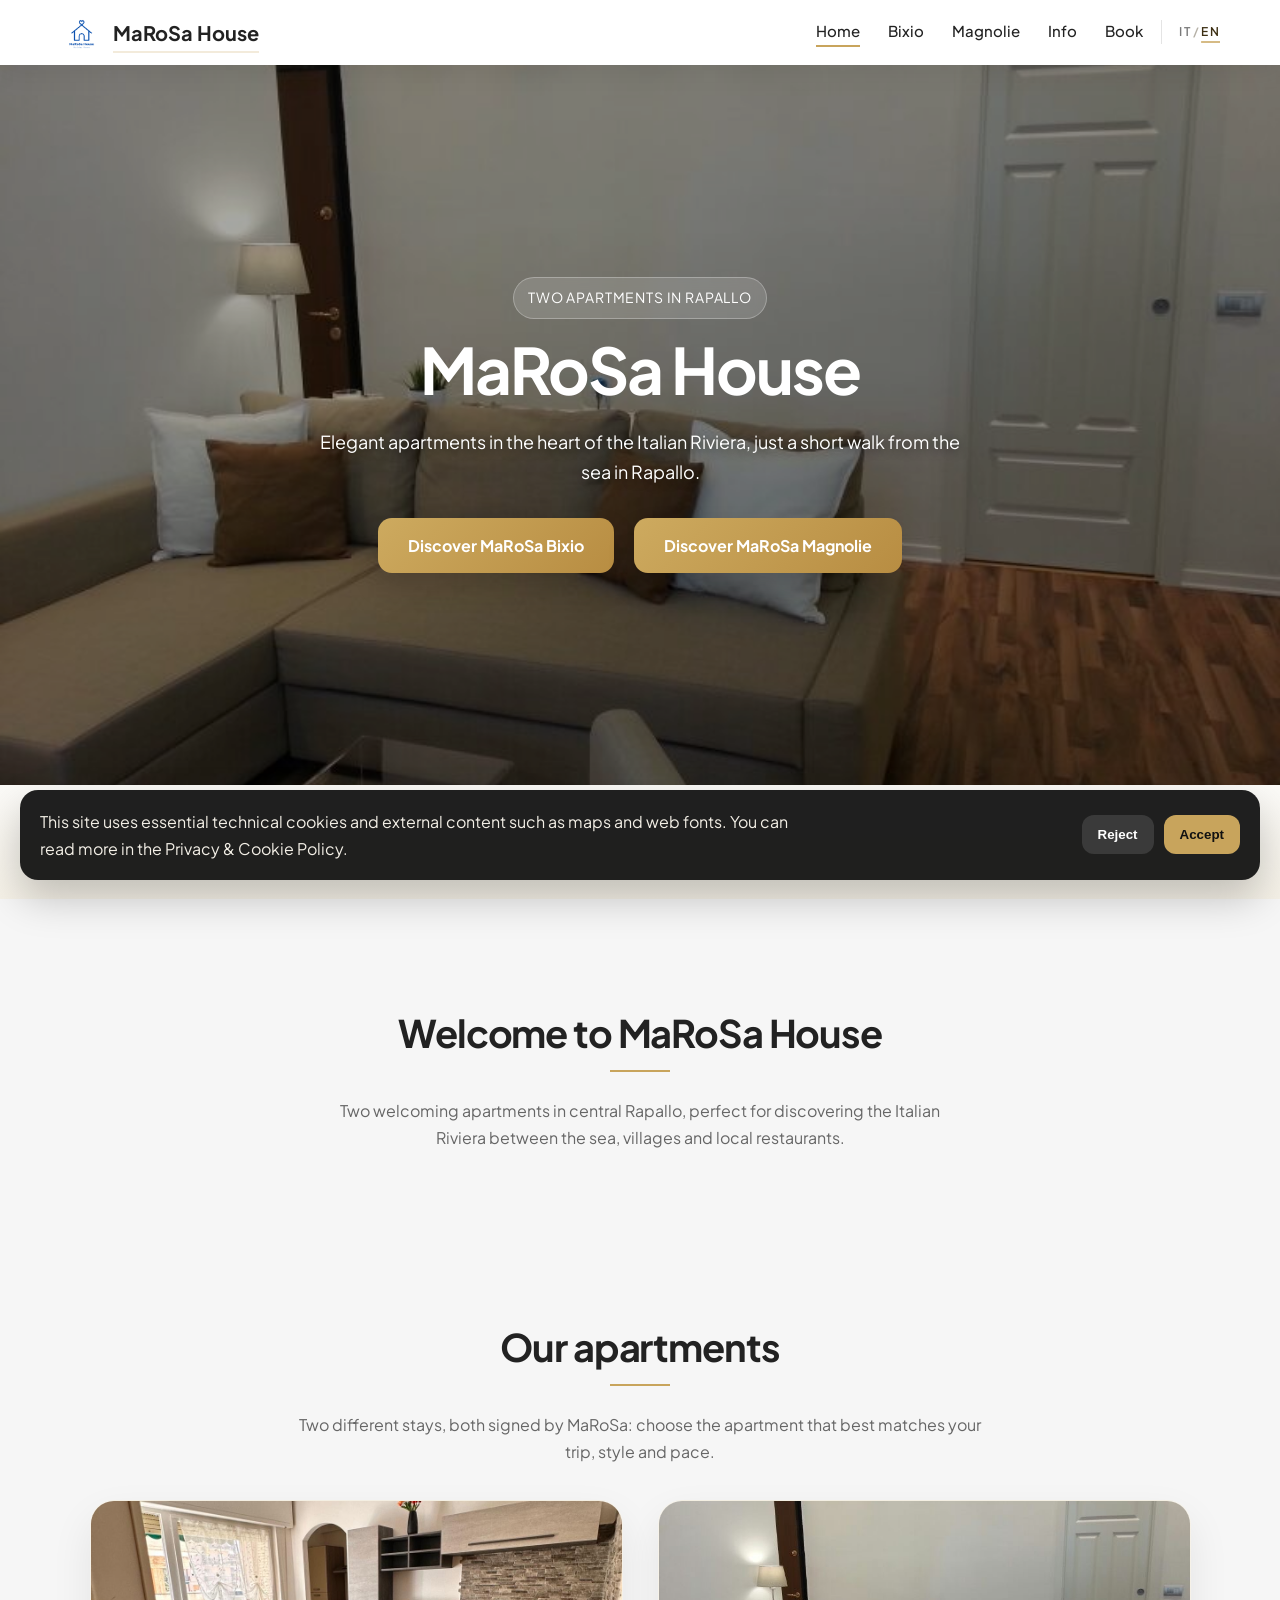
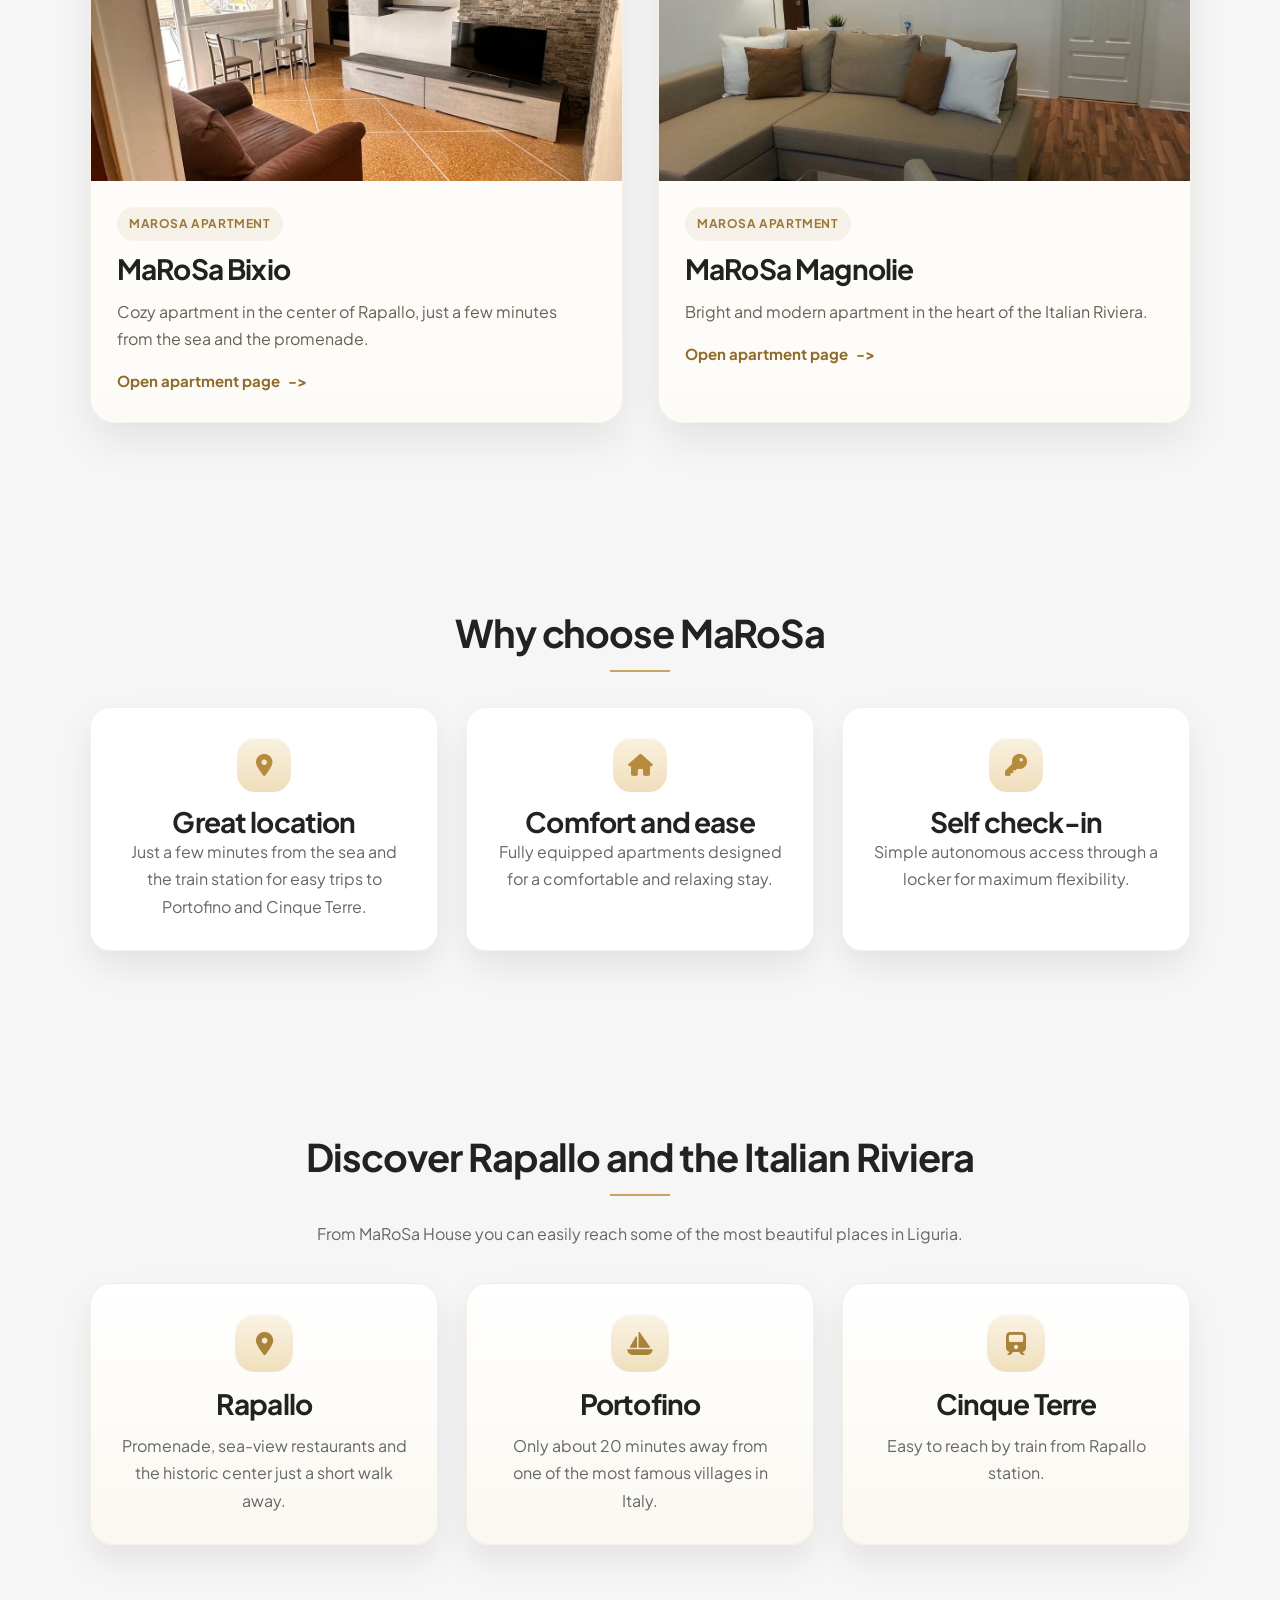
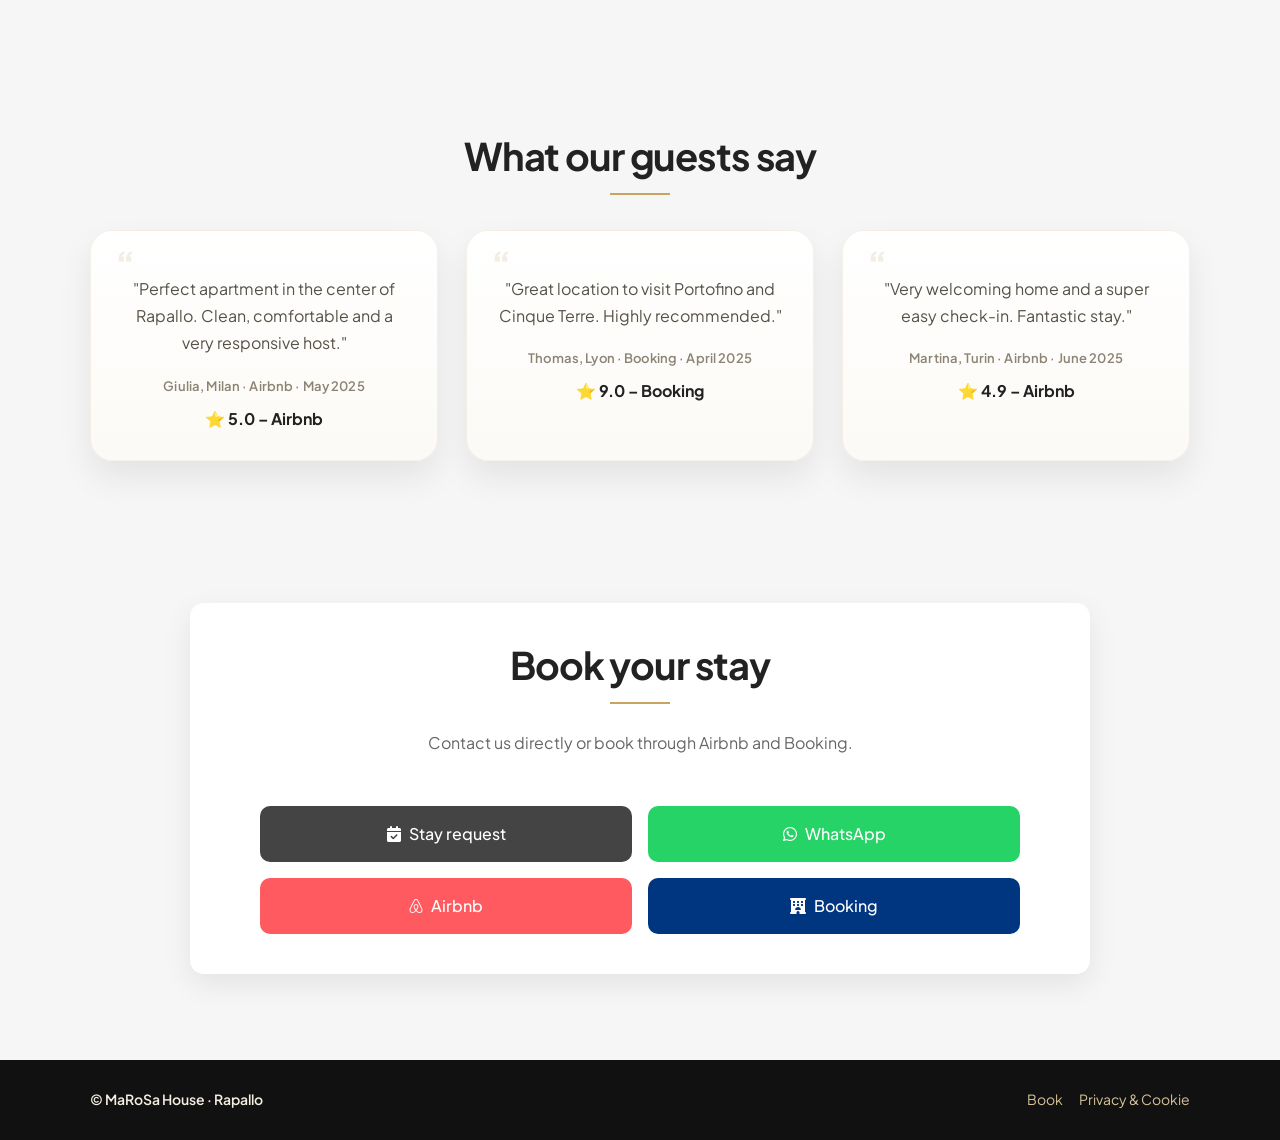
==== index-en.html @ 3a6ca91f "modifiche errori link. Sito completo" ====
<!DOCTYPE html>
<html lang="en">
  <head>
    <meta charset="UTF-8" />
    <meta name="viewport" content="width=device-width, initial-scale=1.0" />
    <title>MaRoSa House | Holiday apartments in Rapallo near Portofino</title>
    <meta
      name="description"
      content="Holiday apartments in central Rapallo, ideal for visiting Portofino, Santa Margherita Ligure and Cinque Terre. Discover MaRoSa Bixio and MaRoSa Magnolie."
    />
    <meta property="og:type" content="website" />
    <meta property="og:title" content="MaRoSa House | Holiday apartments in Rapallo near Portofino" />
    <meta
      property="og:description"
      content="Holiday apartments in central Rapallo, perfect for visiting Portofino, Santa Margherita Ligure and Cinque Terre."
    />
    <meta property="og:image" content="img/logo.png" />
    <meta property="og:locale" content="en_GB" />
    <meta name="twitter:card" content="summary_large_image" />
    <meta name="twitter:title" content="MaRoSa House | Holiday apartments in Rapallo near Portofino" />
    <meta
      name="twitter:description"
      content="Holiday apartments in central Rapallo, perfect for visiting Portofino, Santa Margherita Ligure and Cinque Terre."
    />
    <meta name="twitter:image" content="img/logo.png" />
    <script type="application/ld+json">
      {
        "@context": "https://schema.org",
        "@type": "LodgingBusiness",
        "name": "MaRoSa House",
        "description": "Holiday apartments in central Rapallo, perfect for visiting Portofino, Santa Margherita Ligure and Cinque Terre.",
        "image": "img/logo.png",
        "address": {
          "@type": "PostalAddress",
          "addressLocality": "Rapallo",
          "addressRegion": "Liguria",
          "addressCountry": "IT"
        },
        "areaServed": "Rapallo",
        "availableLanguage": ["it", "en"],
        "amenityFeature": [
          { "@type": "LocationFeatureSpecification", "name": "Fast Wi-Fi", "value": true },
          { "@type": "LocationFeatureSpecification", "name": "Self check-in", "value": true },
          { "@type": "LocationFeatureSpecification", "name": "Air conditioning", "value": true }
        ],
        "aggregateRating": {
          "@type": "AggregateRating",
          "ratingValue": "4.9",
          "bestRating": "5",
          "ratingCount": "3"
        }
      }
    </script>
    <link rel="alternate" hreflang="it" href="index.html" />
    <link rel="alternate" hreflang="en" href="index-en.html" />
    <link rel="alternate" hreflang="x-default" href="index.html" />
    <link rel="icon" href="img/logo.png" />
    <link rel="apple-touch-icon" href="img/logo.png" />
    <link rel="stylesheet" href="css/base.css" />
    <link rel="stylesheet" href="css/home.css" />
    <link rel="stylesheet" href="css/responsive.css" />
    <link
      rel="stylesheet"
      href="https://cdnjs.cloudflare.com/ajax/libs/font-awesome/6.5.0/css/all.min.css"
    />
    <link
      href="https://fonts.googleapis.com/css2?family=Plus+Jakarta+Sans:wght@400;500;600;700;800&display=swap"
      rel="stylesheet"
    />
  </head>
  <body>
    <div class="menu-overlay" id="menu-overlay"></div>
    <header class="header">
      <div class="container header-container">
        <a href="index-en.html" class="logo">
          <img
            src="img/logo.png"
            alt="MaRoSa House"
            width="1024"
            height="856"
            decoding="async"
          />
          <span>MaRoSa House</span>
        </a>
        <div class="header-tools">
          <nav class="nav">
            <a class="active" href="index-en.html">Home</a>
            <a href="marosa-bixio-en.html">Bixio</a>
            <a href="marosa-magnolie-en.html">Magnolie</a>
            <a href="info-en.html">Info</a>
            <a href="prenota-en.html">Book</a>
          </nav>
          <div class="language-switch" aria-label="Language selector">
            <a href="index.html">IT</a>
            <a class="active" href="index-en.html">EN</a>
          </div>
        </div>
        <div class="menu-toggle" id="menu-toggle">☰</div>
      </div>
    </header>

    <div class="mobile-menu" id="mobile-menu">
      <button class="mobile-menu-close" id="mobile-menu-close" aria-label="Close menu">×</button>
      <div class="mobile-menu-language" aria-label="Language selector">
        <a href="index.html">IT</a>
        <a class="active" href="index-en.html">EN</a>
      </div>
      <a class="active" href="index-en.html">Home</a>
      <a href="marosa-bixio-en.html">Bixio</a>
      <a href="marosa-magnolie-en.html">Magnolie</a>
      <a href="info-en.html">Info</a>
      <a href="prenota-en.html">Book</a>
    </div>

    <section class="hero-slider">
      <div class="slides">
        <div class="slide active" style="background-image: url('img/Magnolie/magnolie-livingroom1.jpg')"></div>
        <div class="slide" style="background-image: url('img/Bixio/bixio-livingroom1.jpg')"></div>
        <div class="slide" style="background-image: url('img/Magnolie/magnolie-kitchen2.jpg')"></div>
      </div>
      <div class="hero-content">
        <span class="hero-kicker">Two apartments in Rapallo</span>
        <h1>MaRoSa House</h1>
        <p>Elegant apartments in the heart of the Italian Riviera, just a short walk from the sea in Rapallo.</p>
        <div class="hero-buttons">
          <a href="marosa-bixio-en.html" class="btn">Discover MaRoSa Bixio</a>
          <a href="marosa-magnolie-en.html" class="btn">Discover MaRoSa Magnolie</a>
        </div>
      </div>
    </section>

    <section class="trust">
      <div class="trust-container">
        <div class="trust-item"><i class="fa-solid fa-star"></i><span>4.9 on Airbnb</span></div>
        <div class="trust-item"><i class="fa-solid fa-award"></i><span>Superhost</span></div>
        <div class="trust-item"><i class="fa-solid fa-location-dot"></i><span>Central Rapallo</span></div>
      </div>
    </section>

    <section class="intro">
      <h2>Welcome to MaRoSa House</h2>
      <p>Two welcoming apartments in central Rapallo, perfect for discovering the Italian Riviera between the sea, villages and local restaurants.</p>
    </section>

    <section class="apartments-preview">
      <h2>Our apartments</h2>
      <p class="section-lead">Two different stays, both signed by MaRoSa: choose the apartment that best matches your trip, style and pace.</p>
      <div class="apartments-grid">
        <a href="marosa-bixio-en.html" class="apartment-card">
          <img
            src="img/Bixio/bixio-livingroom2.jpg"
            alt="MaRoSa Bixio living room"
            width="1200"
            height="1600"
            loading="lazy"
            decoding="async"
          />
          <div class="apartment-info">
            <span class="apartment-tag">MaRoSa apartment</span>
            <h3>MaRoSa Bixio</h3>
            <p>Cozy apartment in the center of Rapallo, just a few minutes from the sea and the promenade.</p>
            <span class="card-link">Open apartment page</span>
          </div>
        </a>
        <a href="marosa-magnolie-en.html" class="apartment-card">
          <img
            src="img/Magnolie/magnolie-livingroom1.jpg"
            alt="MaRoSa Magnolie living room"
            width="816"
            height="612"
            loading="lazy"
            decoding="async"
          />
          <div class="apartment-info">
            <span class="apartment-tag">MaRoSa apartment</span>
            <h3>MaRoSa Magnolie</h3>
            <p>Bright and modern apartment in the heart of the Italian Riviera.</p>
            <span class="card-link">Open apartment page</span>
          </div>
        </a>
      </div>
    </section>

    <section class="why">
      <h2>Why choose MaRoSa</h2>
      <div class="why-grid">
        <div>
          <i class="fa-solid fa-location-dot"></i>
          <h3>Great location</h3>
          <p>Just a few minutes from the sea and the train station for easy trips to Portofino and Cinque Terre.</p>
        </div>
        <div>
          <i class="fa-solid fa-house"></i>
          <h3>Comfort and ease</h3>
          <p>Fully equipped apartments designed for a comfortable and relaxing stay.</p>
        </div>
        <div>
          <i class="fa-solid fa-key"></i>
          <h3>Self check-in</h3>
          <p>Simple autonomous access through a locker for maximum flexibility.</p>
        </div>
      </div>
    </section>

    <section class="location">
      <h2>Discover Rapallo and the Italian Riviera</h2>
      <p>From MaRoSa House you can easily reach some of the most beautiful places in Liguria.</p>
      <div class="why-grid">
        <div>
          <i class="fa-solid fa-location-dot"></i>
          <h3>Rapallo</h3>
          <p>Promenade, sea-view restaurants and the historic center just a short walk away.</p>
        </div>
        <div>
          <i class="fa-solid fa-sailboat"></i>
          <h3>Portofino</h3>
          <p>Only about 20 minutes away from one of the most famous villages in Italy.</p>
        </div>
        <div>
          <i class="fa-solid fa-train"></i>
          <h3>Cinque Terre</h3>
          <p>Easy to reach by train from Rapallo station.</p>
        </div>
      </div>
    </section>

    <section class="reviews">
      <h2>What our guests say</h2>
      <div class="reviews-grid">
        <div class="review-card">
          <p>"Perfect apartment in the center of Rapallo. Clean, comfortable and a very responsive host."</p>
          <span class="review-meta">Giulia, Milan · Airbnb · May 2025</span>
          <strong>⭐ 5.0 – Airbnb</strong>
        </div>
        <div class="review-card">
          <p>"Great location to visit Portofino and Cinque Terre. Highly recommended."</p>
          <span class="review-meta">Thomas, Lyon · Booking · April 2025</span>
          <strong>⭐ 9.0 – Booking</strong>
        </div>
        <div class="review-card">
          <p>"Very welcoming home and a super easy check-in. Fantastic stay."</p>
          <span class="review-meta">Martina, Turin · Airbnb · June 2025</span>
          <strong>⭐ 4.9 – Airbnb</strong>
        </div>
      </div>
    </section>

    <section class="booking">
      <h2>Book your stay</h2>
      <p>Contact us directly or book through Airbnb and Booking.</p>
      <div class="booking-buttons">
        <a class="btn email" href="prenota-en.html"><i class="fa-solid fa-calendar-check"></i> Stay request</a>
        <a class="btn whatsapp" href="https://wa.me/393383232007" target="_blank" rel="noopener noreferrer"><i class="fa-brands fa-whatsapp"></i> WhatsApp</a>
        <a class="btn airbnb" href="https://www.airbnb.it/rooms/1637753276156157006" target="_blank" rel="noopener noreferrer"><i class="fa-brands fa-airbnb"></i> Airbnb</a>
        <a class="btn booking-btn" href="https://www.booking.com/hotel/it/marosa-rapallo.it.html" target="_blank" rel="noopener noreferrer"><i class="fa-solid fa-hotel"></i> Booking</a>
      </div>
    </section>

    <footer class="footer">
      <div class="footer-inner">
        <div class="footer-brand">© MaRoSa House · Rapallo</div>
        <div class="footer-links">
          <a href="prenota-en.html">Book</a>
          <a href="privacy-cookie-en.html">Privacy & Cookie</a>
        </div>
      </div>
    </footer>

    <div class="cookie-banner" id="cookie-banner">
      <p>
        This site uses essential technical cookies and external content such as maps and web fonts. You can read more in the
        <a href="privacy-cookie-en.html">Privacy & Cookie Policy</a>.
      </p>
      <div class="cookie-banner-actions">
        <button class="cookie-btn reject" id="cookie-reject">Reject</button>
        <button class="cookie-btn accept" id="cookie-accept">Accept</button>
      </div>
    </div>

    <script src="js/slider.js"></script>
    <script src="js/reveal-animations.js"></script>
    <script src="js/cookie-consent.js"></script>
    <script src="js/sidebar.js"></script>
  </body>
</html>
---- css/base.css ----
/* =================================================
1. RESET
================================================= */

* {
  margin: 0;
  padding: 0;
  box-sizing: border-box;
}

:root {
  --font-body: "Plus Jakarta Sans", sans-serif;
  --font-display: "Plus Jakarta Sans", sans-serif;
  --fs-logo: 20px;
  --fs-body: 16px;
  --fs-body-sm: 15px;
  --fs-body-lg: 18px;
  --fs-label: 14px;
  --fs-h1-hero: 64px;
  --fs-h1-page: 64px;
  --fs-h2-section: 38px;
  --fs-h3-card: 28px;
  --lh-heading: 1.15;
  --lh-body: 1.7;
}

body {
  font-family: var(--font-body);
  line-height: var(--lh-body);
  color: #222;
  background: #f6f6f6;
  overflow-x: hidden;
  width: 100%;
}

a {
  text-decoration: none;
  color: inherit;
}

img,
iframe {
  display: block;
  max-width: 100%;
}

/* =================================================
2. TIPOGRAFIA
================================================= */

h1,
h2,
h3 {
  font-family: var(--font-display);
  line-height: var(--lh-heading);
  letter-spacing: -0.03em;
  font-weight: 700;
}

p,
li {
  font-size: var(--fs-body);
  line-height: var(--lh-body);
  color: #666;
}

h2 {
  font-size: var(--fs-h2-section);
}

h3 {
  font-size: var(--fs-h3-card);
}

/* =================================================
3. LAYOUT GENERALE
================================================= */

.container {
  max-width: 1200px;
  margin: auto;
  padding: 20px;
}

section {
  padding: 50px 0;
}

.reveal-on-scroll {
  opacity: 0;
  transform: translateY(22px);
  transition:
    opacity 0.6s ease,
    transform 0.6s ease;
  transition-delay: var(--reveal-delay, 0ms);
  will-change: opacity, transform;
}

.reveal-on-scroll.is-visible {
  opacity: 1;
  transform: translateY(0);
}

/* =================================================
4. HEADER
================================================= */

header {
  background: rgba(255, 255, 255, 0.98);
  position: sticky;
  top: 0;
  z-index: 1000;

  backdrop-filter: blur(10px);
  box-shadow: 0 8px 24px rgba(0, 0, 0, 0.06);
}

header .container {
  display: flex;
  justify-content: space-between;
  align-items: center;

  height: 65px;
}

.header-tools {
  display: flex;
  align-items: center;
  gap: 18px;
}

/* =================================================
5. LOGO
================================================= */

.logo {
  display: flex;
  align-items: center;
  gap: 10px;
}

.logo img {
  width: auto;
  height: 36px;
  transition: transform 0.2s ease;
}

.logo span {
  font-family: var(--font-display);
  font-size: var(--fs-logo);
  font-weight: 700;
  position: relative;
}

/* linea oro */

.logo span::after {
  content: "";
  position: absolute;
  left: 0;
  bottom: -3px;

  width: 100%;
  height: 2px;

  background: rgba(200, 164, 92, 0.22);

  transition: opacity 0.25s ease, background 0.25s ease;
}

.logo:hover span {
  color: inherit;
}

.logo:hover img {
  transform: scale(1.03);
}

.logo:hover span::after {
  opacity: 0.7;
  background: rgba(200, 164, 92, 0.3);
}

/* =================================================
6. NAVBAR
================================================= */

nav {
  display: flex;
  align-items: center;
}

nav a {
  margin-left: 28px;
  font-size: var(--fs-body-sm);
  font-weight: 500;

  position: relative;
  padding-bottom: 4px;
}

nav a::after {
  content: "";

  position: absolute;
  left: 0;
  bottom: 0;

  width: 0;
  height: 2px;

  background: #c8a45c;

  transition: width 0.25s ease;
}

nav a:hover::after {
  width: 100%;
}

nav a.active::after {
  width: 100%;
}

.language-switch,
.mobile-menu-language {
  display: inline-flex;
  align-items: center;
  gap: 6px;
}

.language-switch {
  position: relative;
  gap: 10px;
  padding-left: 18px;
}

.language-switch::before {
  content: "";
  position: absolute;
  left: 0;
  top: 50%;
  width: 1px;
  height: 24px;
  background: rgba(34, 34, 34, 0.12);
  transform: translateY(-50%);
}

.language-switch a + a {
  position: relative;
}

.language-switch a + a::before {
  content: "/";
  position: absolute;
  left: -8px;
  top: 50%;
  color: rgba(61, 48, 20, 0.38);
  transform: translateY(-50%);
}

.language-switch a,
.mobile-menu-language a {
  display: inline-flex;
  align-items: center;
  justify-content: center;
  min-width: 42px;
  min-height: 34px;
  padding: 0 12px;
  border-radius: 999px;
  border: 1px solid rgba(200, 164, 92, 0.18);
  background: #fff;
  color: #5b451d;
  font-size: 13px;
  font-weight: 700;
  letter-spacing: 0.04em;
  text-transform: uppercase;
}

.language-switch a {
  min-width: auto;
  min-height: auto;
  padding: 0;
  border: 0;
  border-radius: 0;
  background: transparent;
  color: #7a7a7a;
  font-size: 12px;
  font-weight: 600;
  letter-spacing: 0.12em;
}

.language-switch a::after,
.mobile-menu-language a::after {
  content: none;
}

.language-switch a:hover {
  color: #3d3014;
}

.language-switch a.active,
.mobile-menu-language a.active {
  background: linear-gradient(135deg, #c8a45c, #b78e42);
  border-color: rgba(183, 142, 66, 0.52);
  color: white;
}

.language-switch a.active {
  background: transparent;
  border-color: transparent;
  color: #3d3014;
  text-decoration: underline;
  text-decoration-color: rgba(200, 164, 92, 0.75);
  text-decoration-thickness: 2px;
  text-underline-offset: 5px;
}

/* =================================================
7. TITOLI SEZIONE
================================================= */

.intro h2::after,
.apartments-preview h2::after,
.why h2::after,
.location h2::after,
.reviews h2::after,
.booking h2::after,
.features h2::after,
.guides h2::after,
.map h2::after {
  content: "";

  display: block;

  width: 60px;
  height: 2px;

  background: #c8a45c;

  margin: 15px auto 25px;
}

/* =================================================
8. BOTTONI
================================================= */

.btn {
  padding: 14px 30px;

  border-radius: 10px;

  min-width: 140px;

  color: white;

  font-weight: 500;

  transition: all 0.25s ease;
}

.btn:hover {
  transform: translateY(-3px);

  box-shadow: 0 10px 25px rgba(0, 0, 0, 0.25);
}

.whatsapp {
  background: #25d366;
}

.email {
  background: #444;
}

.airbnb {
  background: #ff5a5f;
}

.booking-btn {
  background: #003580;
}

/* =================================================
9. CARD HOVER
================================================= */

.card-hover {
  transition: all 0.25s ease;
}

.card-hover:hover {
  transform: translateY(-6px);

  box-shadow: 0 20px 40px rgba(0, 0, 0, 0.15);
}

/* =================================================
10. FOOTER
================================================= */

footer {
  background: #111;
  color: #bbb;
  padding: 28px 20px;
  font-size: var(--fs-label);
}

.footer-inner {
  max-width: 1100px;
  margin: 0 auto;
  display: flex;
  align-items: center;
  justify-content: space-between;
  gap: 18px;
  flex-wrap: wrap;
  opacity: 1;
  transform: none;
}

.footer-brand {
  color: #f5efe2;
  font-weight: 600;
}

.footer-links,
.footer-meta {
  display: flex;
  align-items: center;
  gap: 16px;
  flex-wrap: wrap;
}

.footer-links {
  justify-content: center;
}

footer a {
  color: #d5c299;
  transition: color 0.2s ease;
}

footer a:hover {
  color: white;
}

.cookie-banner {
  position: fixed;
  left: 20px;
  right: 20px;
  bottom: 20px;
  display: none;
  align-items: center;
  justify-content: space-between;
  gap: 18px;
  padding: 18px 20px;
  background: rgba(17, 17, 17, 0.94);
  color: #f3efe6;
  border-radius: 18px;
  box-shadow: 0 18px 40px rgba(0, 0, 0, 0.22);
  z-index: 2500;
}

.cookie-banner.active {
  display: flex;
}

.cookie-banner p {
  color: #f3efe6;
  margin: 0;
  max-width: 760px;
}

.cookie-banner-actions {
  display: flex;
  gap: 10px;
  flex-wrap: wrap;
}

.cookie-btn {
  border: 0;
  border-radius: 12px;
  padding: 12px 16px;
  font-weight: 700;
  cursor: pointer;
}

.cookie-btn.accept {
  background: #c8a45c;
  color: #111;
}

.cookie-btn.reject {
  background: rgba(255, 255, 255, 0.12);
  color: white;
}

/* =================================================
11. INFO INTRO
================================================= */

.info-intro {
  max-width: 900px;

  margin: 80px auto;

  text-align: center;

  padding: 0 20px;
}

.info-intro h2 {
  margin-bottom: 15px;
}

.info-intro h2::after {
  content: "";

  display: block;

  width: 60px;
  height: 2px;

  background: #c8a45c;

  margin: 15px auto 25px;
}

.info-intro p {
  max-width: 650px;

  margin: auto;
}

/* =================================================
12. HAMBURGER
================================================= */

.menu-toggle {
  width: 46px;
  height: 46px;

  border-radius: 14px;
  position: relative;

  display: none;
  align-items: center;
  justify-content: center;

  font-size: 0;
  line-height: 0;

  color: #3f3f3f;
  background: linear-gradient(135deg, #f6f6f6, #dddddd);
  box-shadow: 0 12px 24px rgba(0, 0, 0, 0.1);
  border: 1px solid rgba(0, 0, 0, 0.08);

  cursor: pointer;

  transition: transform 0.25s ease, box-shadow 0.25s ease, background 0.25s ease;
}

.menu-toggle::before,
.menu-toggle::after {
  content: "";
  position: absolute;
  left: 50%;
  width: 18px;
  height: 2.5px;
  border-radius: 999px;
  background: currentColor;
  transform: translateX(-50%);
  transition: transform 0.25s ease, box-shadow 0.25s ease, opacity 0.25s ease;
}

.menu-toggle::before {
  top: 16px;
  box-shadow: 0 6px 0 currentColor, 0 12px 0 currentColor;
}

.menu-toggle::after {
  top: 21px;
  opacity: 0;
}

.menu-toggle:hover {
  transform: translateY(-2px);
  box-shadow: 0 14px 30px rgba(0, 0, 0, 0.16);
}

.menu-toggle.active {
  background: linear-gradient(135deg, #4f4f4f, #2f2f2f);
  color: white;
}

.menu-toggle.active::before {
  top: 21px;
  box-shadow: none;
  transform: translateX(-50%) rotate(45deg);
}

.menu-toggle.active::after {
  opacity: 1;
  transform: translateX(-50%) rotate(-45deg);
}

.menu-overlay {
  position: fixed;

  inset: 0;

  background: rgba(17, 17, 17, 0.3);
  backdrop-filter: blur(3px);

  opacity: 0;
  visibility: hidden;

  transition: opacity 0.3s ease, visibility 0.3s ease;

  z-index: 1500;
}

.menu-overlay.active {
  opacity: 1;
  visibility: visible;
}

/* =================================================
13. MOBILE MENU
================================================= */

.mobile-menu {
  position: fixed;

  top: 12px;
  right: 12px;

  width: min(320px, calc(100vw - 24px));
  height: calc(100vh - 24px);

  background: linear-gradient(180deg, #fffdf9 0%, #f8f1e3 100%);

  display: flex;
  flex-direction: column;

  padding: 96px 22px 28px;

  gap: 12px;

  border-radius: 26px;

  border: 1px solid rgba(200, 164, 92, 0.28);

  box-shadow: -14px 0 40px rgba(0, 0, 0, 0.14);

  transform: translateX(calc(100% + 24px));
  visibility: hidden;
  pointer-events: none;

  transition: transform 0.35s ease, box-shadow 0.35s ease;

  z-index: 2000;

  overflow-y: auto;
}

.mobile-menu::before {
  content: "MaRoSa House";

  position: absolute;
  top: 28px;
  left: 22px;

  font-family: var(--font-display);
  font-size: 24px;
  font-weight: 700;
  letter-spacing: 0.02em;

  color: #5b451d;
}

.mobile-menu-close {
  position: absolute;
  top: 20px;
  right: 18px;
  width: 42px;
  height: 42px;
  border: 0;
  border-radius: 999px;
  background: rgba(17, 17, 17, 0.08);
  color: #5b451d;
  font-size: 26px;
  line-height: 1;
  cursor: pointer;
  transition: background 0.2s ease, transform 0.2s ease;
}

.mobile-menu-close:hover {
  background: rgba(17, 17, 17, 0.14);
  transform: rotate(90deg);
}

/* apertura sidebar */

.mobile-menu.active {
  transform: translateX(0);
  visibility: visible;
  pointer-events: auto;
}

.mobile-menu-language {
  position: relative;
  display: grid;
  grid-template-columns: repeat(2, minmax(0, 1fr));
  gap: 10px;
  margin-top: 8px;
  margin-bottom: 12px;
  padding: 14px;
  border-radius: 20px;
  background: rgba(255, 255, 255, 0.72);
  border: 1px solid rgba(200, 164, 92, 0.18);
  box-shadow: inset 0 1px 0 rgba(255, 255, 255, 0.6);
}

.mobile-menu-language::before {
  content: "Lingua";
  position: absolute;
  top: -10px;
  left: 14px;
  padding: 0 8px;
  background: #fbf5e8;
  color: #8b6d35;
  font-size: 11px;
  font-weight: 700;
  letter-spacing: 0.08em;
  text-transform: uppercase;
}

html[lang="en"] .mobile-menu-language::before {
  content: "Language";
}

/* links sidebar */

.mobile-menu a {
  padding: 16px 18px;

  border: 1px solid rgba(200, 164, 92, 0.28);

  border-radius: 16px;

  text-align: left;

  font-size: 17px;
  font-weight: 600;

  color: #333;

  background: rgba(255, 255, 255, 0.72);

  transition: all 0.25s ease;
}

.mobile-menu a:hover {
  background: linear-gradient(135deg, #cfab63, #b78e42);

  color: white;

  transform: translateX(-4px);

  box-shadow: 0 12px 24px rgba(183, 142, 66, 0.22);
}

.mobile-menu a.active {
  background: linear-gradient(180deg, #fffaf0 0%, #f6ecd7 100%);
  border-color: rgba(191, 161, 101, 0.34);
  color: #6a5221;
  box-shadow: 0 10px 22px rgba(191, 161, 101, 0.14);
}

/* =================================================
14. SIDEBAR LINKS
================================================= */

.mobile-menu a {
  letter-spacing: 0.01em;
}

.mobile-menu a:hover {
  color: white;
}

.mobile-menu a.active {
  color: #6a5221;
}

.mobile-menu .mobile-menu-language a {
  min-width: 0;
  width: 100%;
  min-height: 48px;
  padding: 12px 14px;
  border-radius: 14px;
  border: 1px solid rgba(200, 164, 92, 0.16);
  background: rgba(255, 255, 255, 0.92);
  color: #6e5524;
  font-size: 14px;
  font-weight: 700;
  letter-spacing: 0.08em;
  text-align: center;
  justify-content: center;
  box-shadow: none;
}

.mobile-menu .mobile-menu-language a:hover {
  transform: none;
  background: rgba(200, 164, 92, 0.12);
  color: #4f3d19;
  box-shadow: none;
}

.mobile-menu .mobile-menu-language a.active {
  background: linear-gradient(180deg, #fffaf0 0%, #f5ead2 100%);
  border-color: rgba(191, 161, 101, 0.34);
  color: #6a5221;
  box-shadow: 0 10px 18px rgba(191, 161, 101, 0.14);
}

/* =================================================
15. MOBILE ONLY
================================================= */

@media (min-width: 1025px) {
  .mobile-menu {
    display: none !important;
  }

  .menu-toggle {
    display: none !important;
  }
}
---- css/home.css ----
/* =================================================
1. HERO SLIDER
================================================= */

.hero-slider {
  position: relative;
  height: 80vh;

  display: flex;
  align-items: center;
  justify-content: center;

  text-align: center;
  color: white;

  overflow: hidden;
}

.hero-slider,
.trust,
.intro,
.apartments-preview,
.why,
.location,
.reviews,
.booking {
  animation: homeFadeUp 0.7s ease both;
}

.trust {
  animation-delay: 0.06s;
}

.intro {
  animation-delay: 0.1s;
}

.apartments-preview {
  animation-delay: 0.14s;
}

.why {
  animation-delay: 0.18s;
}

.reviews {
  animation-delay: 0.22s;
}

.booking {
  animation-delay: 0.26s;
}

@keyframes homeFadeUp {
  from {
    opacity: 0;
    transform: translateY(18px);
  }

  to {
    opacity: 1;
    transform: translateY(0);
  }
}

/* overlay scuro */

.hero-slider::before {
  content: "";
  position: absolute;
  width: 100%;
  height: 100%;
  background: rgba(0, 0, 0, 0.35);
  z-index: 1;
}

/* container slide */

.slides {
  position: absolute;
  width: 100%;
  height: 100%;
  top: 0;
  left: 0;
}

/* singola slide */

.slide {
  position: absolute;
  width: 100%;
  height: 100%;

  background-size: cover;
  background-position: center;

  opacity: 0;
  transition: opacity 1.6s ease;
}

/* slide attiva */

.slide.active {
  opacity: 1;
}

/* contenuto hero */

.hero-content {
  position: relative;
  z-index: 2;
  max-width: 700px;
  padding: 20px;
}

.hero-kicker {
  display: inline-block;
  margin-bottom: 14px;
  padding: 8px 14px;
  border-radius: 999px;
  background: rgba(255, 255, 255, 0.14);
  border: 1px solid rgba(255, 255, 255, 0.28);
  color: white;
  font-size: var(--fs-label);
  letter-spacing: 0.06em;
  text-transform: uppercase;
  backdrop-filter: blur(6px);
}

/* titolo */

.hero-slider h1 {
  font-size: var(--fs-h1-hero);
  margin-bottom: 20px;
  text-wrap: balance;
}

/* sottotitolo */

.hero-slider p {
  color: white;
  font-size: var(--fs-body-lg);
  text-shadow: 0 2px 10px rgba(0, 0, 0, 0.5);
}

/* =================================================
  2. HERO BUTTONS
  ================================================= */

.hero-buttons {
  margin-top: 30px;

  display: flex;
  gap: 20px;

  justify-content: center;
  flex-wrap: wrap;
}

.hero-buttons .btn {
  background: linear-gradient(135deg, #cdaa5f, #b88d42);
  color: white;
  padding: 14px 30px;
  border-radius: 14px;
  font-weight: 700;
  box-shadow: 0 14px 28px rgba(0, 0, 0, 0.16);

  transition: all 0.25s ease;
}

.hero-buttons .btn:hover {
  background: linear-gradient(135deg, #bf954b, #a97d37);
  transform: translateY(-2px);
  box-shadow: 0 18px 30px rgba(0, 0, 0, 0.22);
}

/* =================================================
TRUST SECTION
================================================= */

.trust {
  background: linear-gradient(180deg, #fbfaf7 0%, #f5f1e7 100%);
  padding: 30px 20px 12px;
}

.trust-container {
  max-width: 900px;
  margin: auto;

  display: grid;
  grid-template-columns: repeat(3, minmax(0, 1fr));
  gap: 16px;
}

/* singolo elemento */

.trust-item {
  display: grid;
  grid-template-columns: 34px 1fr;
  align-items: center;
  justify-content: stretch;
  gap: 12px;
  min-height: 72px;
  padding: 14px 16px;
  background: linear-gradient(180deg, #ffffff 0%, #fcf7ec 100%);
  border: 1px solid rgba(191, 161, 101, 0.18);
  border-radius: 18px;
  font-size: 15px;
  font-weight: 600;
  color: #2f2f2f;
  box-shadow: 0 10px 24px rgba(0, 0, 0, 0.06);
  transition: transform 0.25s ease, box-shadow 0.25s ease, border-color 0.25s ease;
  text-align: center;
}

.trust-item span {
  display: block;
  text-align: center;
}

.trust-item i {
  display: inline-flex;
  align-items: center;
  justify-content: center;
  width: 34px;
  height: 34px;
  flex-shrink: 0;
  border-radius: 999px;
  background: rgba(191, 161, 101, 0.12);
  color: #a88339;
  font-size: 15px;
}

.trust-item:hover {
  transform: translateY(-3px);
  border-color: rgba(200, 164, 92, 0.34);
  box-shadow: 0 18px 30px rgba(0, 0, 0, 0.09);
}

/* =================================================
  4. INTRO
  ================================================= */

.intro {
  max-width: 900px;

  margin: 62px auto 74px;

  text-align: center;
}

.intro h2 {
  margin-bottom: 15px;
}

.intro p {
  max-width: 650px;
  margin: auto;
}

.section-lead {
  max-width: 700px;
  margin: 0 auto 22px;
}

/* =================================================
  5. APPARTAMENTI
  ================================================= */

.apartments-preview {
  max-width: 1100px;

  margin: 74px auto 88px;

  text-align: center;
}

.apartments-grid {
  display: grid;
  grid-template-columns: repeat(2, 1fr);

  gap: 35px;

  margin-top: 35px;
}

/* card */

.apartment-card {
  position: relative;
  background: linear-gradient(180deg, #ffffff 0%, #fdfbf7 100%);

  border-radius: 24px;

  overflow: hidden;

  border: 1px solid rgba(191, 161, 101, 0.14);
  box-shadow: 0 18px 42px rgba(22, 18, 12, 0.08);

  transition: all 0.3s ease;
}

.apartment-card::after {
  content: "";
  position: absolute;
  inset: 0;
  background: linear-gradient(
    180deg,
    rgba(255, 255, 255, 0) 45%,
    rgba(248, 241, 224, 0.28) 100%
  );
  opacity: 0;
  transition: opacity 0.3s ease;
  pointer-events: none;
}

.apartment-card:hover {
  transform: translateY(-6px);
  box-shadow: 0 24px 48px rgba(22, 18, 12, 0.14);
}

.apartment-card:hover::after {
  opacity: 1;
}

.apartment-card img {
  width: 100%;
  height: 280px;

  object-fit: cover;
  transition: transform 0.5s ease;
}

.apartment-card:hover img {
  transform: scale(1.04);
}

.apartment-info {
  position: relative;
  z-index: 1;
  padding: 26px 26px 28px;
  text-align: left;
}

.apartment-tag {
  display: inline-block;
  margin-bottom: 12px;
  padding: 7px 12px;
  border-radius: 999px;
  background: rgba(191, 161, 101, 0.12);
  color: #9b7935;
  font-size: 12px;
  font-weight: 700;
  letter-spacing: 0.05em;
  text-transform: uppercase;
}

.apartment-info h3 {
  margin-bottom: 12px;
  color: #212121;
}

.apartment-info p {
  color: #666155;
}

.card-link {
  display: inline-flex;
  align-items: center;
  gap: 8px;
  margin-top: 16px;
  color: #8f6b2a;
  font-size: var(--fs-body-sm);
  font-weight: 700;
}

.card-link::after {
  content: "->";
  transition: transform 0.2s ease;
}

.apartment-card:hover .card-link::after {
  transform: translateX(4px);
}

/* =================================================
  6. WHY SECTION
  ================================================= */

.why {
  max-width: 1100px;

  margin: 88px auto 84px;

  text-align: center;
}

.why-grid {
  display: grid;

  grid-template-columns: repeat(3, 1fr);
  align-items: stretch;

  gap: 28px;

  margin-top: 35px;
}

.why-grid div {
  width: 100%;
  height: 100%;
  background: white;

  padding: 30px;

  border-radius: 20px;

  border: 1px solid rgba(191, 161, 101, 0.14);
  box-shadow: 0 16px 34px rgba(22, 18, 12, 0.08);

  transition: all 0.25s ease;
}

.why-grid div:hover {
  transform: translateY(-5px);
  box-shadow: 0 18px 35px rgba(0, 0, 0, 0.15);
}

.why i {
  display: inline-flex;
  align-items: center;
  justify-content: center;
  width: 54px;
  height: 54px;
  margin-bottom: 14px;
  border-radius: 18px;
  background: linear-gradient(180deg, #f9f1df 0%, #f0debb 100%);
  color: #b68b3c;
  font-size: 22px;
  box-shadow: inset 0 1px 0 rgba(255, 255, 255, 0.65);
}

/* =================================================
  7. LOCATION
  ================================================= */

.location {
  max-width: 1100px;

  margin: 84px auto 90px;

  text-align: center;
}

.location p {
  max-width: 650px;
  margin: auto;
}

.location .why-grid div {
  border-radius: 22px;
  border: 1px solid rgba(191, 161, 101, 0.14);
  background: linear-gradient(180deg, #ffffff 0%, #fbf8f1 100%);
  box-shadow: 0 16px 34px rgba(22, 18, 12, 0.08);
}

.location .why-grid i {
  display: inline-flex;
  align-items: center;
  justify-content: center;
  width: 58px;
  height: 58px;
  margin-bottom: 16px;
  border-radius: 20px;
  background: linear-gradient(180deg, #fbf3e4 0%, #efdfbd 100%);
  color: #a88339;
  font-size: 23px;
  box-shadow: inset 0 1px 0 rgba(255, 255, 255, 0.7);
}

.location .why-grid h3 {
  margin-bottom: 12px;
}

/* =================================================
  8. REVIEWS
  ================================================= */

.reviews {
  max-width: 1100px;

  margin: 86px auto 92px;

  text-align: center;
}

.reviews-grid {
  display: grid;

  grid-template-columns: repeat(3, 1fr);
  align-items: stretch;

  gap: 28px;

  margin-top: 35px;
}

.review-card {
  width: 100%;
  height: 100%;
  position: relative;
  background: linear-gradient(180deg, #ffffff 0%, #fcfaf6 100%);

  padding: 44px 28px 28px;

  border-radius: 22px;

  border: 1px solid rgba(191, 161, 101, 0.14);
  box-shadow: 0 16px 34px rgba(22, 18, 12, 0.08);

  transition: all 0.25s ease;
}

.review-card::before {
  content: "\201C";
  position: absolute;
  top: 16px;
  left: 24px;
  color: rgba(191, 161, 101, 0.18);
  font-size: 34px;
  font-weight: 800;
  line-height: 1;
}

.review-card p {
  position: relative;
  z-index: 1;
  color: #575247;
}

.review-meta {
  display: block;
  margin: 18px 0 8px;
  color: #8c8373;
  font-size: 13px;
  font-weight: 600;
  letter-spacing: 0.01em;
}

.review-card:hover {
  transform: translateY(-5px);
  box-shadow: 0 22px 40px rgba(22, 18, 12, 0.14);
}

/* =================================================
  9. BOOKING
  ================================================= */

.booking {
  max-width: 900px;

  margin: 92px auto 86px;

  padding: 40px;

  text-align: center;

  background: white;

  border-radius: 14px;

  box-shadow: 0 10px 30px rgba(0, 0, 0, 0.08);
}

@media (prefers-reduced-motion: reduce) {
  .hero-slider,
  .trust,
  .intro,
  .apartments-preview,
  .why,
  .location,
  .reviews,
  .booking {
    animation: none;
  }
}

.booking p {
  margin-bottom: 50px;
}

.booking-buttons {
  display: grid;
  grid-template-columns: repeat(2, minmax(0, 1fr));
  gap: 16px;
  width: min(100%, 760px);
  margin: 0 auto;
}

.booking-buttons .btn {
  display: inline-flex;
  align-items: center;
  justify-content: center;
  gap: 8px;
  width: 100%;
  min-height: 56px;
  text-align: center;
  line-height: 1.25;
}
---- css/responsive.css ----
/* =========================================
   LARGE DESKTOP
========================================= */

@media (min-width: 1440px) {
  :root {
    --fs-logo: 22px;
    --fs-body: 17px;
    --fs-body-sm: 16px;
    --fs-body-lg: 20px;
    --fs-label: 15px;
    --fs-h1-hero: 74px;
    --fs-h1-page: 72px;
    --fs-h2-section: 44px;
    --fs-h3-card: 30px;
  }

  .container {
    max-width: 1360px;
    padding-left: 28px;
    padding-right: 28px;
  }

  header .container {
    height: 74px;
  }

  .hero-slider {
    min-height: 86vh;
  }

  .hero-content {
    max-width: 820px;
  }

  .intro,
  .info-intro {
    max-width: 980px;
  }

  .apartments-preview,
  .why,
  .location,
  .reviews,
  .availability,
  .features,
  .guides,
  .map,
  .info-section {
    max-width: 1240px;
  }

  .apartment {
    max-width: 1320px;
  }

  .booking {
    max-width: 980px;
  }

  .apartments-grid,
  .why-grid,
  .reviews-grid,
  .features-grid,
  .guides-grid,
  .amenities-grid,
  .quick-info {
    gap: 30px;
  }

  .gallery {
    gap: 28px;
  }

  .gallery img,
  .gallery-grid img {
    height: 300px;
  }

  .apartment-card img {
    height: 300px;
  }

  .map-container iframe {
    height: 420px;
  }
}

/* =========================================
   LARGE TABLET / SMALL LAPTOP
========================================= */

@media (max-width: 1180px) {
  :root {
    --fs-logo: 19px;
    --fs-body: 16px;
    --fs-body-sm: 15px;
    --fs-body-lg: 18px;
    --fs-label: 14px;
    --fs-h1-hero: 56px;
    --fs-h1-page: 56px;
    --fs-h2-section: 36px;
    --fs-h3-card: 26px;
  }

  .container {
    padding: 18px 24px;
  }

  header .container {
    height: 72px;
  }

  nav a {
    margin-left: 18px;
    font-size: 14px;
  }

  .hero-content {
    max-width: 620px;
  }

  .apartments-preview,
  .why,
  .location,
  .reviews,
  .features,
  .guides,
  .map,
  .booking,
  .info-section,
  .info-intro,
  .apartment {
    width: auto;
    margin-left: 24px;
    margin-right: 24px;
  }

  .apartments-grid,
  .reviews-grid,
  .info-grid {
    gap: 24px;
  }

  .why-grid {
    gap: 22px;
  }

  .gallery {
    grid-template-columns: repeat(2, 1fr);
    gap: 20px;
  }

  .gallery img,
  .gallery-grid img {
    height: 240px;
  }

  .amenities-grid {
    grid-template-columns: repeat(3, 1fr);
    gap: 18px;
  }

  .features-grid {
    grid-template-columns: repeat(2, 1fr);
  }

  .guides-grid {
    gap: 24px;
  }

  .guide-card {
    padding: 24px;
  }

  .map-container iframe {
    height: 360px;
  }

  .booking {
    width: min(100%, 900px);
    margin-left: auto;
    margin-right: auto;
  }
}

/* =========================================
   TABLET
========================================= */

@media (max-width: 1024px) {
  :root {
    --fs-logo: 20px;
    --fs-body: 17px;
    --fs-body-sm: 16px;
    --fs-body-lg: 18px;
    --fs-label: 15px;
    --fs-h1-hero: 52px;
    --fs-h1-page: 52px;
    --fs-h2-section: 40px;
    --fs-h3-card: 28px;
  }

  .header,
  .container,
  .hero-content,
  .hero-buttons,
  .apartments-grid,
  .why-grid,
  .reviews-grid,
  .amenities-grid,
  .info-grid,
  .features-grid,
  .guides-grid,
  .booking-buttons,
  .map-info {
    min-width: 0;
  }

  .why-grid > *,
  .reviews-grid > *,
  .amenities-grid > *,
  .info-grid > *,
  .features-grid > *,
  .guides-grid > *,
  .booking-buttons > *,
  .hero-buttons > * {
    min-width: 0;
  }

  .hero-slider {
    height: 68vh;
  }

  .language-switch {
    display: none;
  }

  .hero-slider p,
  .hero-apartment p {
    font-size: var(--fs-body-lg);
  }

  p,
  li,
  .trust-item,
  .amenity,
  .info-card,
  .faq-item p,
  .features-grid div,
  .guide-card,
  .map-item,
  .booking p,
  .apartment-info p,
  .mobile-menu a {
    font-size: var(--fs-body);
    line-height: var(--lh-body);
  }

  .trust-item,
  .map-item,
  .faq-item h3,
  .faq-item p,
  .guide-card h3,
  .features-grid div,
  .info-card,
  .review-card,
  .apartment-info,
  .why-grid div {
    overflow-wrap: anywhere;
  }

  .hero-buttons {
    gap: 14px;
  }

  .hero-buttons .btn,
  .booking-buttons .btn {
    min-width: 200px;
  }

  .why-grid {
    grid-template-columns: repeat(2, 1fr);
  }

  .reviews-grid {
    grid-template-columns: repeat(2, 1fr);
  }

  .amenities-grid,
  .info-grid,
  .quick-info {
    grid-template-columns: repeat(2, minmax(0, 1fr));
  }

  .direct-booking-grid {
    grid-template-columns: repeat(2, minmax(0, 1fr));
  }

  .stay-times-grid {
    grid-template-columns: repeat(2, minmax(0, 1fr));
  }

  .gallery.has-tablet-preview img:nth-child(n + 5) {
    display: none;
  }

  .why-grid > :last-child:nth-child(odd),
  .reviews-grid > :last-child:nth-child(odd),
  .info-grid > :last-child:nth-child(odd),
  .direct-booking-grid > :last-child:nth-child(odd),
  .stay-times-grid > :last-child:nth-child(odd),
  .booking-buttons > :last-child:nth-child(odd) {
    grid-column: 1 / -1;
    justify-self: center;
    width: min(100%, 420px);
  }

  .info-card {
    max-width: none;
    width: 100%;
  }

  .booking {
    padding: 36px 28px;
  }

  .booking h2 {
    font-size: calc(var(--fs-h2-section) + 2px);
  }

  .booking p {
    font-size: var(--fs-body-lg);
  }

  .booking-buttons .btn {
    padding: 16px 28px;
    min-height: 60px;
    font-size: var(--fs-body);
  }

  .booking-buttons .btn i {
    font-size: 22px;
    margin-right: 10px;
    vertical-align: middle;
  }

  .hero-kicker {
    padding: 7px 12px;
  }

  .map-box {
    padding: 20px;
  }

  .map-info {
    gap: 20px;
  }
}

/* =========================================
   SMALL TABLET
========================================= */

@media (max-width: 1024px) {
  .desktop-sticky-cta {
    display: none;
  }

  nav {
    display: none;
  }

  .menu-toggle {
    display: inline-flex !important;
  }

  .mobile-menu {
    display: flex !important;
  }

  .container {
    padding: 16px 20px;
  }

  header {
    background: rgba(255, 255, 255, 0.9);
    backdrop-filter: blur(14px);
    box-shadow: 0 10px 24px rgba(0, 0, 0, 0.08);
  }

  section {
    padding: 36px 0;
  }

  .hero-slider {
    height: 62vh;
  }

  .hero-content {
    max-width: 560px;
    padding: 28px 24px 24px;
    border-radius: 28px;
    background: linear-gradient(180deg, rgba(18, 18, 18, 0.24) 0%, rgba(18, 18, 18, 0.12) 100%);
    box-shadow: 0 22px 40px rgba(0, 0, 0, 0.14);
    backdrop-filter: blur(8px);
  }

  .hero-content p {
    display: block;
  }

  .hero-kicker {
    padding: 7px 12px;
    background: rgba(255, 255, 255, 0.16);
  }

  .intro,
  .apartments-preview,
  .why,
  .location,
  .reviews,
  .features,
  .guides,
  .map,
  .booking,
  .info-section,
  .info-intro {
    margin-top: 56px;
    margin-bottom: 56px;
  }

  .apartments-grid {
    gap: 22px;
  }

  .apartment-card {
    border-radius: 22px;
  }

  .apartment-card img {
    height: 250px;
  }

  .apartment-info {
    padding: 24px 22px 26px;
  }

  .apartment-tag {
    padding: 6px 11px;
  }

  .review-card {
    padding: 30px 24px 24px;
    border-radius: 20px;
  }

  .review-card::before {
    top: 16px;
    left: 18px;
    font-size: 30px;
  }

  .features-grid {
    grid-template-columns: repeat(2, minmax(0, 1fr));
    gap: 20px;
  }

  .trust-container {
    max-width: 980px;
    gap: 18px;
  }

  .trust-item {
    min-height: 76px;
    padding: 16px 18px;
    border-radius: 20px;
  }

  .trust-item i {
    width: 36px;
    height: 36px;
  }

  .why-grid div,
  .features-grid div,
  .guide-card,
  .info-card,
  .direct-booking-card,
  .stay-times-card,
  .map-box {
    border-radius: 22px;
  }

  .amenity,
  .quick-info-item {
    border-radius: 18px;
    min-height: 82px;
  }

  .apartment-anchors {
    top: 84px;
    width: calc(100% - 40px);
    max-width: calc(100% - 40px);
    padding: 12px 16px;
    gap: 10px;
  }

  .apartment-anchors a {
    min-height: 44px;
    padding: 10px 15px;
    font-size: 14px;
  }

  .guides-grid {
    grid-template-columns: repeat(2, minmax(0, 1fr));
    gap: 20px;
  }

  .guide-card {
    max-width: 420px;
    margin: 0 auto;
  }

  .guide-card img {
    width: min(100%, 210px);
  }

  .booking-buttons {
    display: grid;
    grid-template-columns: repeat(2, minmax(0, 1fr));
    gap: 12px;
  }

  .gallery-mobile-actions {
    display: flex;
  }

  .amenities-grid.has-mobile-preview:not(.is-expanded) .amenity:nth-child(n + 9) {
    display: none;
  }

  .mobile-menu {
    padding-top: 104px;
  }

  .mobile-menu::before {
    font-size: 26px;
  }
}

/* =========================================
   MOBILE
========================================= */

@media (max-width: 768px) {
  .location {
    display: none;
  }

  .direct-booking {
    display: none;
  }

  .apartment-anchors {
    top: 73px;
    justify-content: flex-start;
    flex-wrap: nowrap;
    overflow-x: auto;
    width: calc(100% - 24px);
    max-width: calc(100% - 24px);
    padding: 10px 12px;
    gap: 8px;
    scrollbar-width: none;
  }

  .apartment-anchors::-webkit-scrollbar {
    display: none;
  }

  .apartment-anchors a {
    flex: 0 0 auto;
    white-space: nowrap;
    min-height: 36px;
    padding: 8px 11px;
    font-size: 12px;
  }

  .cookie-banner {
    left: 14px;
    right: 14px;
    bottom: 14px;
    flex-direction: column;
    align-items: flex-start;
  }

  .cookie-banner-actions {
    width: 100%;
  }

  .cookie-btn {
    flex: 1;
  }

  .footer-inner {
    justify-content: center;
    text-align: center;
  }

  :root {
    --fs-logo: 18px;
    --fs-body: 16px;
    --fs-body-sm: 15px;
    --fs-body-lg: 17px;
    --fs-label: 14px;
    --fs-h1-hero: 46px;
    --fs-h1-page: 42px;
    --fs-h2-section: 32px;
    --fs-h3-card: 24px;
  }

  .hero-slider {
    height: 56vh;
  }

  .hero-slider h1 {
    line-height: 1.15;
    margin-bottom: 14px;
  }

  .hero-apartment h1 {
    line-height: 1.15;
  }

  .hero-content p {
    display: none;
  }

  .hero-content {
    max-width: 360px;
    padding: 22px 18px 18px;
    border-radius: 26px;
    background: linear-gradient(180deg, rgba(17, 17, 17, 0.18) 0%, rgba(17, 17, 17, 0.08) 100%);
    box-shadow: 0 20px 36px rgba(0, 0, 0, 0.12);
    backdrop-filter: blur(6px);
  }

  .trust {
    padding-top: 24px;
    padding-bottom: 4px;
  }

  .hero-kicker {
    margin-bottom: 12px;
    padding: 6px 11px;
    background: rgba(255, 255, 255, 0.16);
  }

  .intro {
    margin-top: 48px;
    margin-bottom: 56px;
    padding-left: 20px;
    padding-right: 20px;
  }

  .intro p {
    max-width: 100%;
    padding: 0 4px;
  }

  .hero-buttons {
    flex-direction: column;
    gap: 10px;
    margin-top: 20px;
  }

  .hero-buttons .btn,
  .booking-buttons .btn {
    width: 100%;
    max-width: none;
  }

  .hero-buttons .btn {
    min-height: 60px;
  }

  .booking-buttons .btn {
    min-height: 54px;
  }

  .booking .booking-buttons .btn {
    min-height: 48px;
    height: 100%;
    padding-top: 12px;
    padding-bottom: 12px;
    font-size: 15px;
  }

  .booking .booking-buttons .btn i {
    font-size: 18px;
    margin-right: 8px;
  }

  .booking .booking-buttons .booking-unavailable {
    font-size: 13px;
    white-space: nowrap;
  }

  .booking-buttons {
    grid-template-columns: repeat(2, minmax(0, 1fr));
    align-items: stretch;
    grid-auto-rows: 1fr;
  }

  .booking .booking-buttons {
    gap: 10px;
  }

  .apartments-grid,
  .gallery,
  .gallery-grid,
  .why-grid,
  .info-grid,
  .guides-grid,
  .reviews-grid,
  .quick-info,
  .direct-booking-grid,
  .stay-times-grid {
    grid-template-columns: 1fr;
  }

  .amenities-grid,
  .features-grid {
    grid-template-columns: repeat(2, minmax(0, 1fr));
  }

  .apartments-grid,
  .why-grid,
  .reviews-grid {
    gap: 18px;
  }

  .apartments-preview,
  .why,
  .reviews,
  .booking {
    margin-top: 52px;
    margin-bottom: 52px;
  }

  .apartment-card,
  .why-grid > div,
  .reviews-grid > .review-card,
  .direct-booking-card,
  .guide-card,
  .info-grid > .info-card,
  .stay-times-card {
    width: 100%;
    max-width: none;
    margin: 0 auto;
  }

  .apartment-card {
    border-radius: 22px;
  }

  .apartment-card img {
    height: 230px;
  }

  .apartment-info {
    padding: 22px 20px 24px;
  }

  .apartment-tag {
    margin-bottom: 10px;
    padding: 6px 11px;
  }

  .why-grid > :last-child:nth-child(odd),
  .reviews-grid > :last-child:nth-child(odd),
  .info-grid > :last-child:nth-child(odd),
  .direct-booking-grid > :last-child:nth-child(odd),
  .stay-times-grid > :last-child:nth-child(odd) {
    width: 100%;
    max-width: none;
    margin: 0 auto;
  }

  .gallery img,
  .gallery-grid img,
  .apartment-card img {
    height: 220px;
  }

  .gallery.has-mobile-preview img:nth-child(n + 4) {
    display: none;
  }

  .amenities-grid.has-mobile-preview:not(.is-expanded) .amenity:nth-child(n + 7) {
    display: none;
  }

  .gallery-mobile-actions {
    display: flex;
  }

  .availability {
    margin-top: 44px;
    margin-bottom: 44px;
  }

  .availability p {
    margin-top: 8px;
    margin-bottom: 0;
    font-size: var(--fs-body-sm);
  }

  .availability-legend {
    gap: 12px;
    margin: 16px 0 20px;
  }

  .availability-legend span {
    gap: 6px;
    font-size: 13px;
  }

  .availability-dot {
    width: 10px;
    height: 10px;
  }

  .availability-month {
    padding: 16px 12px;
    border-radius: 16px;
  }

  .availability-header {
    grid-template-columns: 38px 1fr 38px;
    gap: 8px;
    margin-bottom: 14px;
  }

  .availability-nav {
    width: 38px;
    height: 38px;
    font-size: 20px;
  }

  .availability-weekdays,
  .availability-grid {
    gap: 6px;
  }

  .availability-weekdays {
    margin-bottom: 8px;
    font-size: 12px;
  }

  .availability-day {
    min-height: 34px;
    border-radius: 10px;
    font-size: 13px;
  }

  .booking-buttons:has(> :nth-child(4)) {
    grid-template-columns: repeat(2, minmax(0, 1fr));
  }

  .booking-buttons:not(:has(> :nth-child(4))) {
    grid-template-columns: 1fr;
  }

  .booking-buttons > :last-child:nth-child(odd) {
    grid-column: auto;
    justify-self: stretch;
    width: 100%;
    max-width: none;
  }

  .trust-container {
    grid-template-columns: 1fr;
    justify-content: center;
    gap: 12px;
  }

  .trust-item {
    width: 100%;
    max-width: 320px;
    min-height: 64px;
    padding: 12px 14px;
    margin: 0 auto;
  }

  .trust-item i {
    width: 30px;
    height: 30px;
    font-size: 14px;
  }

  .booking {
    padding: 28px 20px;
    margin-bottom: 0;
  }

  .reviews-grid {
    margin-top: 24px;
  }

  .review-card {
    padding: 34px 20px 24px;
    border-radius: 18px;
  }

  .review-card::before {
    top: 12px;
    left: 18px;
    font-size: 28px;
  }

  .map p,
  .guides p {
    display: none;
  }

  .map-container iframe {
    height: 300px;
  }

  .map-cta {
    width: 100%;
  }

  .direct-booking {
    margin-top: 70px;
  }

  .mobile-sticky-cta {
    position: fixed;
    left: 14px;
    right: 14px;
    bottom: 14px;
    display: grid;
    grid-template-columns: 1.5fr 1fr;
    gap: 10px;
    padding: 10px;
    background: rgba(255, 252, 247, 0.9);
    backdrop-filter: blur(14px);
    border: 1px solid rgba(200, 164, 92, 0.16);
    border-radius: 22px;
    box-shadow: 0 20px 40px rgba(0, 0, 0, 0.15);
    z-index: 1900;
    transition: opacity 0.25s ease, transform 0.25s ease, visibility 0.25s ease;
  }

  .mobile-sticky-cta:not(:has(.mobile-sticky-secondary)) {
    grid-template-columns: 1fr;
  }

  .gallery-lightbox {
    padding: 16px;
  }

  .gallery-lightbox-nav {
    top: 50%;
    bottom: auto;
    transform: translateY(-50%);
    width: 44px;
    height: 44px;
  }

  .gallery-lightbox-prev {
    left: 12px;
  }

  .gallery-lightbox-next {
    right: 12px;
  }

  .gallery-lightbox-close {
    top: 12px;
    right: 12px;
  }
}

/* =========================================
   SMALL MOBILE
========================================= */

@media (max-width: 480px) {
  :root {
    --fs-logo: 17px;
    --fs-body: 15px;
    --fs-body-sm: 15px;
    --fs-body-lg: 16px;
    --fs-label: 13px;
    --fs-h1-hero: 40px;
    --fs-h1-page: 36px;
    --fs-h2-section: 28px;
    --fs-h3-card: 22px;
  }

  .container {
    padding: 14px 16px;
  }

  header {
    box-shadow: 0 8px 20px rgba(0, 0, 0, 0.07);
  }

  .hero-buttons .btn,
  .booking-buttons .btn {
    min-width: 0;
  }

  .booking .booking-buttons {
    width: 100%;
    max-width: 100%;
    gap: 10px;
  }

  .booking .booking-buttons .btn {
    min-height: 44px;
    padding: 11px 12px;
    font-size: 14px;
  }

  .booking .booking-buttons .btn i {
    font-size: 17px;
    margin-right: 7px;
  }

  .hero-kicker {
    font-size: 12px;
    letter-spacing: 0.05em;
  }

  .gallery img,
  .gallery-grid img,
  .apartment-card img {
    height: 200px;
  }

  .mobile-sticky-cta {
    grid-template-columns: 1fr;
    left: 12px;
    right: 12px;
    bottom: 12px;
    padding: 9px;
  }

  .apartment-card,
  .why-grid > div,
  .reviews-grid > .review-card,
  .info-grid > .info-card,
  .direct-booking-card,
  .guide-card,
  .stay-times-card {
    max-width: 100%;
  }

  .why-grid > :last-child:nth-child(odd),
  .reviews-grid > :last-child:nth-child(odd),
  .info-grid > :last-child:nth-child(odd),
  .direct-booking-grid > :last-child:nth-child(odd),
  .stay-times-grid > :last-child:nth-child(odd) {
    max-width: 100%;
    width: 100%;
  }

  .map-container iframe {
    height: 260px;
  }
}
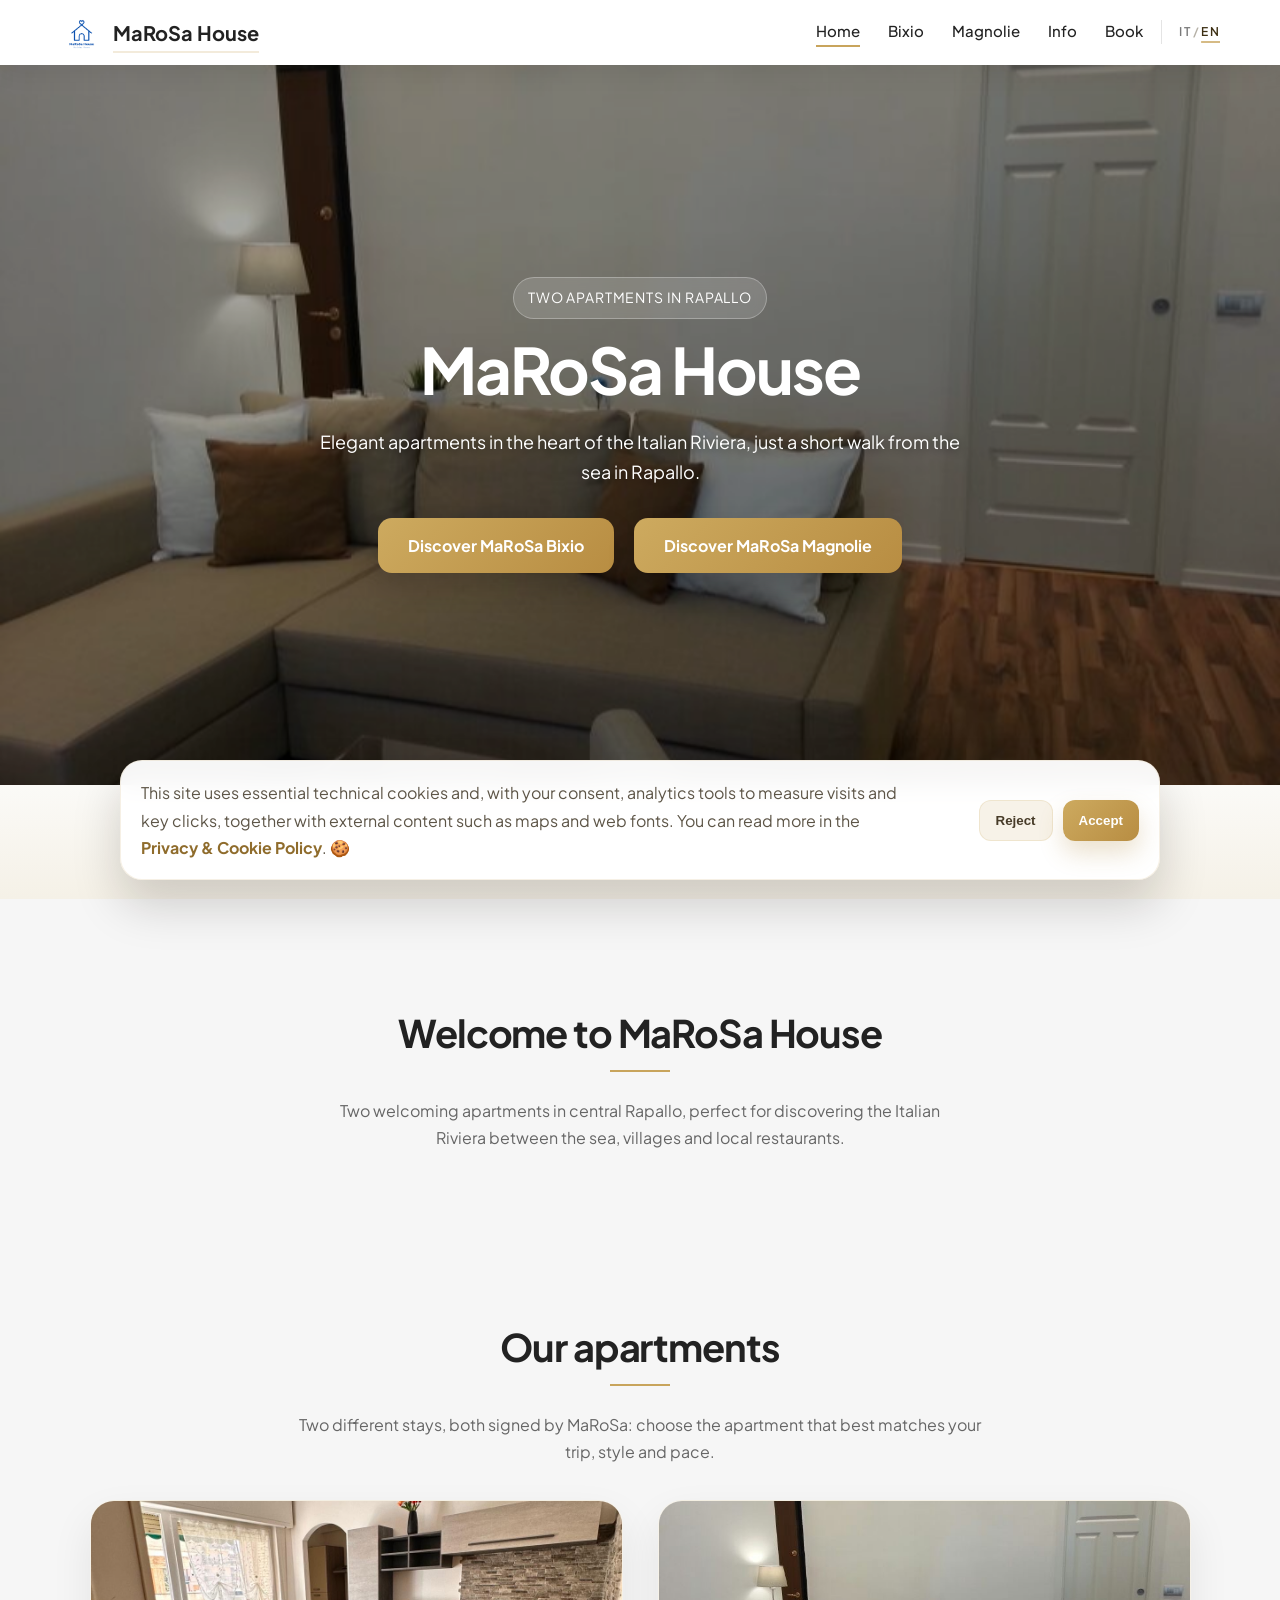
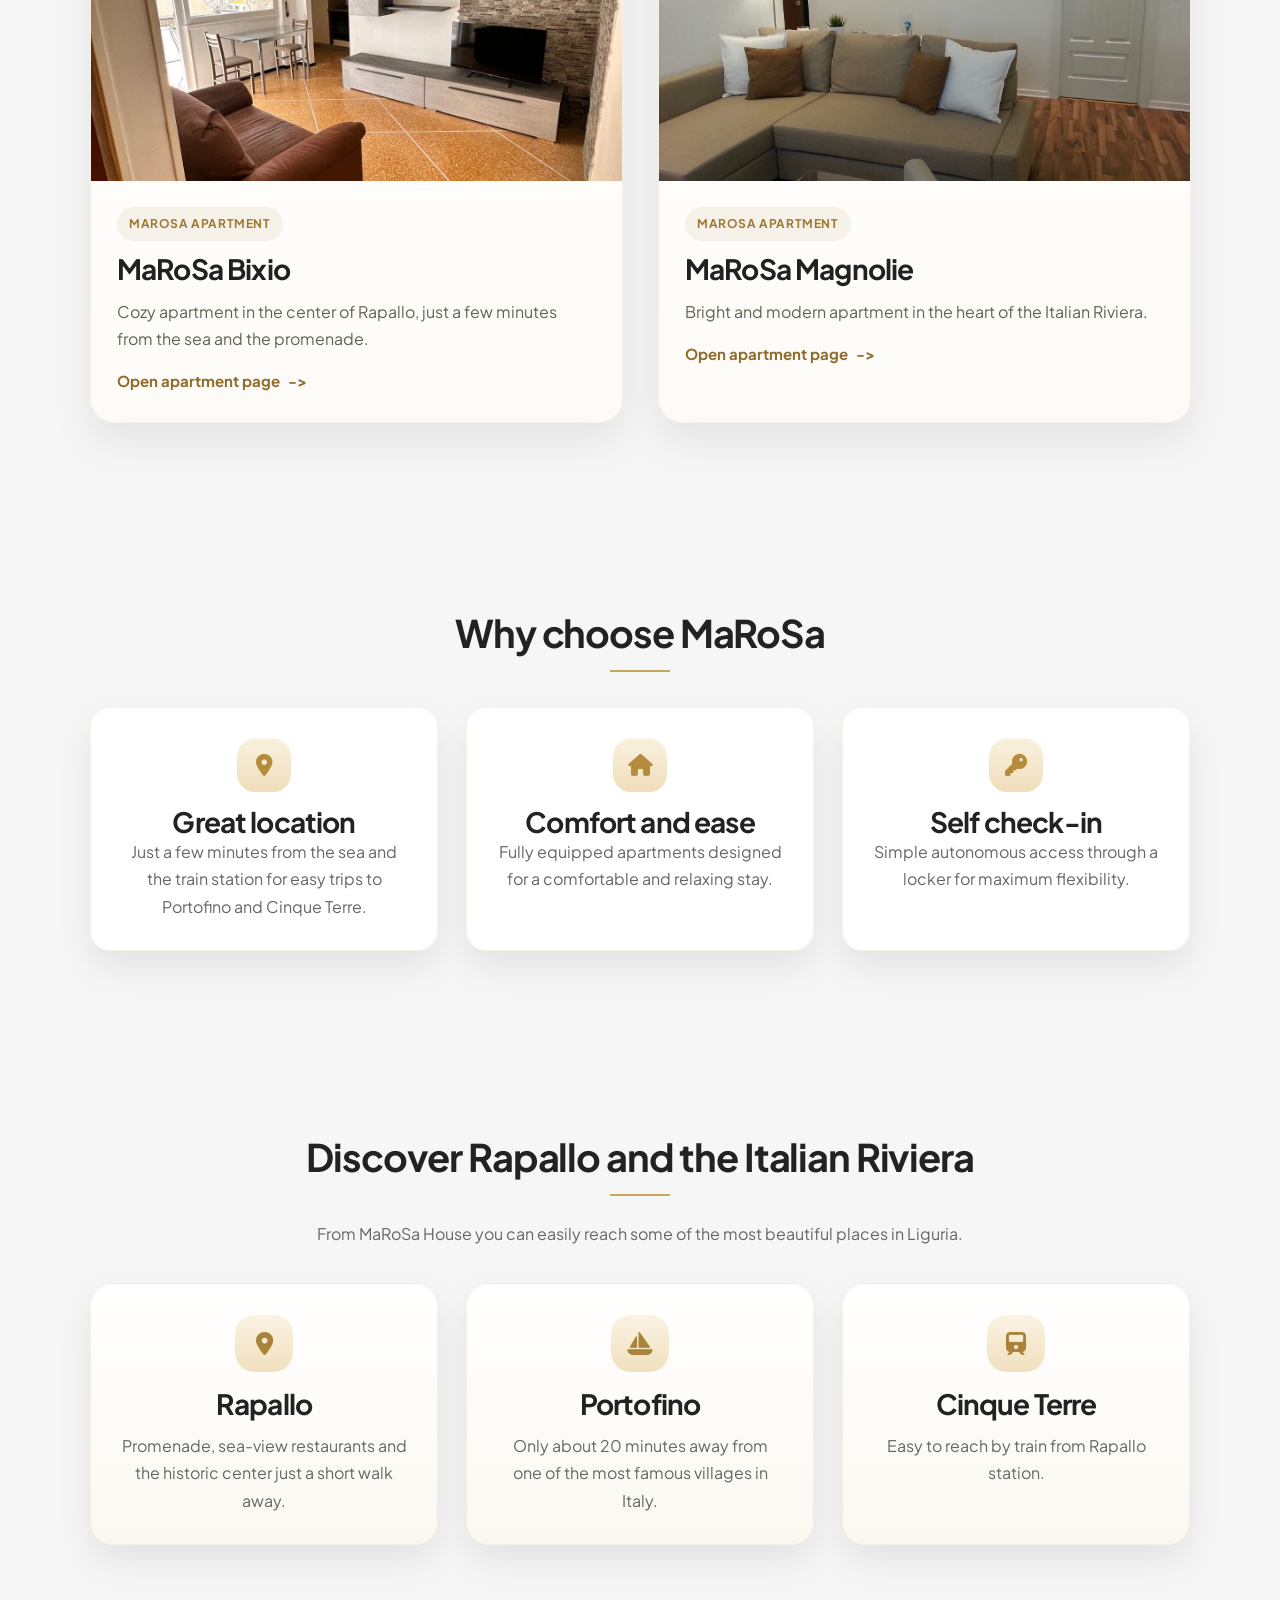
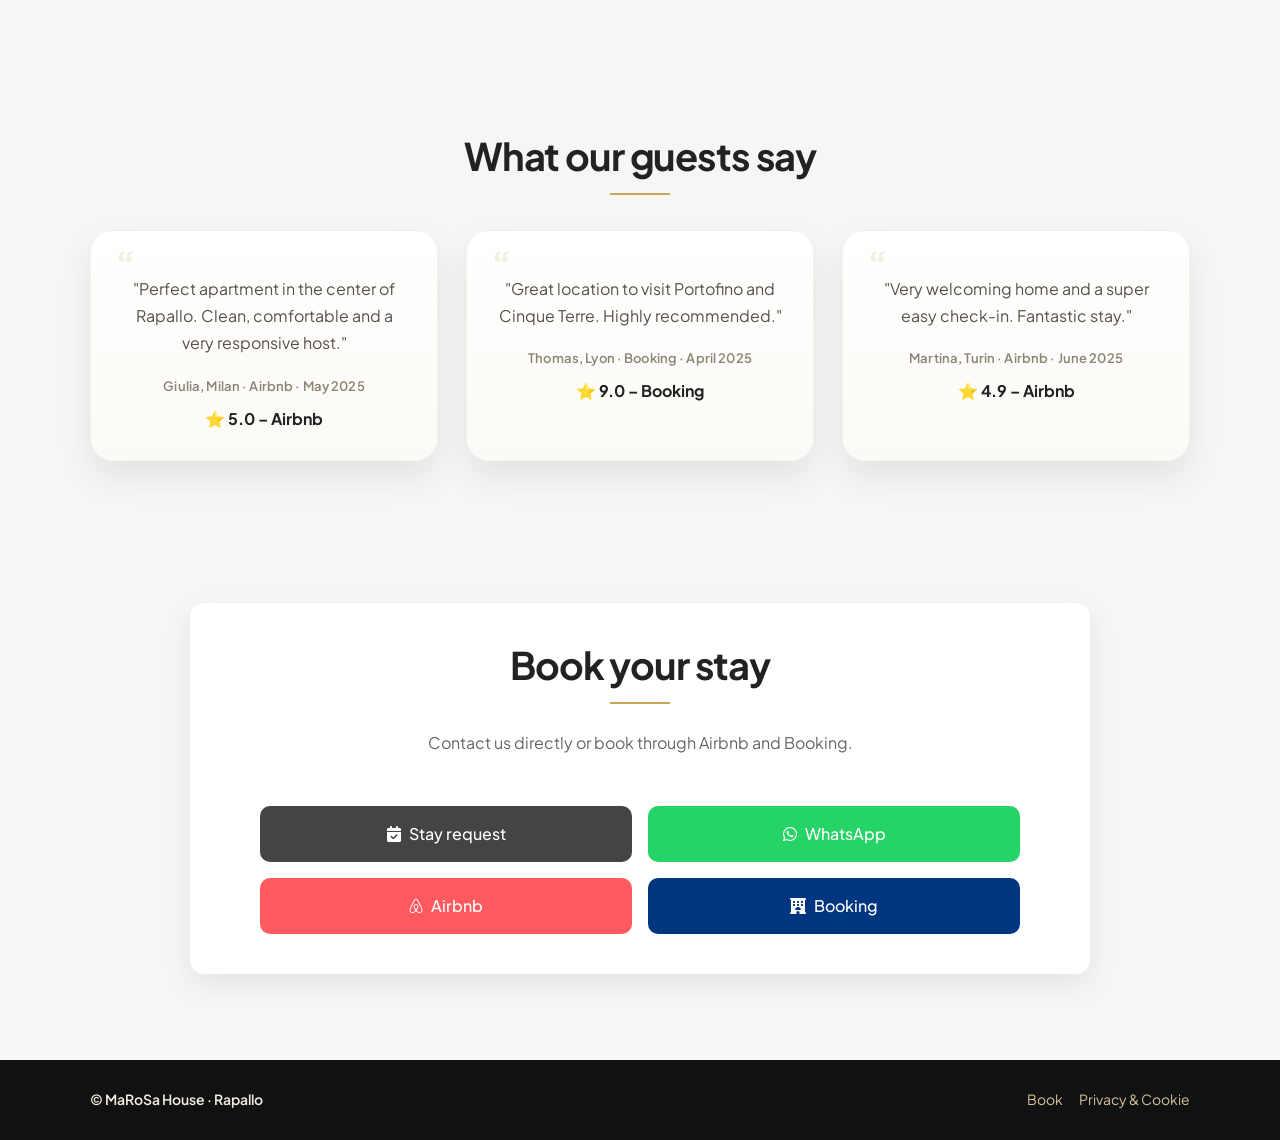
==== commit 3706922c: "Improve SEO metadata and analytics setup" ====
--- a/index-en.html
+++ b/index-en.html
@@ -8,13 +8,17 @@
       name="description"
       content="Holiday apartments in central Rapallo, ideal for visiting Portofino, Santa Margherita Ligure and Cinque Terre. Discover MaRoSa Bixio and MaRoSa Magnolie."
     />
+    <meta name="robots" content="index, follow, max-image-preview:large" />
+    <link rel="canonical" href="https://marosahouse.it/index-en.html" />
     <meta property="og:type" content="website" />
+    <meta property="og:site_name" content="MaRoSa House" />
+    <meta property="og:url" content="https://marosahouse.it/index-en.html" />
     <meta property="og:title" content="MaRoSa House | Holiday apartments in Rapallo near Portofino" />
     <meta
       property="og:description"
       content="Holiday apartments in central Rapallo, perfect for visiting Portofino, Santa Margherita Ligure and Cinque Terre."
     />
-    <meta property="og:image" content="img/logo.png" />
+    <meta property="og:image" content="https://marosahouse.it/img/logo.png" />
     <meta property="og:locale" content="en_GB" />
     <meta name="twitter:card" content="summary_large_image" />
     <meta name="twitter:title" content="MaRoSa House | Holiday apartments in Rapallo near Portofino" />
@@ -22,14 +26,17 @@
       name="twitter:description"
       content="Holiday apartments in central Rapallo, perfect for visiting Portofino, Santa Margherita Ligure and Cinque Terre."
     />
-    <meta name="twitter:image" content="img/logo.png" />
+    <meta name="twitter:image" content="https://marosahouse.it/img/logo.png" />
     <script type="application/ld+json">
       {
         "@context": "https://schema.org",
         "@type": "LodgingBusiness",
         "name": "MaRoSa House",
+        "url": "https://marosahouse.it/index-en.html",
         "description": "Holiday apartments in central Rapallo, perfect for visiting Portofino, Santa Margherita Ligure and Cinque Terre.",
-        "image": "img/logo.png",
+        "image": "https://marosahouse.it/img/logo.png",
+        "telephone": "+39 338 323 2007",
+        "email": "manuell.caselli@gmail.com",
         "address": {
           "@type": "PostalAddress",
           "addressLocality": "Rapallo",
@@ -38,6 +45,11 @@
         },
         "areaServed": "Rapallo",
         "availableLanguage": ["it", "en"],
+        "sameAs": [
+          "https://www.airbnb.it/rooms/1637753276156157006",
+          "https://www.airbnb.it/rooms/1370215212202187719",
+          "https://www.booking.com/hotel/it/marosa-rapallo.it.html"
+        ],
         "amenityFeature": [
           { "@type": "LocationFeatureSpecification", "name": "Fast Wi-Fi", "value": true },
           { "@type": "LocationFeatureSpecification", "name": "Self check-in", "value": true },
@@ -48,12 +60,45 @@
           "ratingValue": "4.9",
           "bestRating": "5",
           "ratingCount": "3"
-        }
+        },
+        "containsPlace": [
+          {
+            "@type": "VacationRental",
+            "name": "MaRoSa Bixio",
+            "address": {
+              "@type": "PostalAddress",
+              "streetAddress": "Via Nino Bixio",
+              "addressLocality": "Rapallo",
+              "addressRegion": "Liguria",
+              "addressCountry": "IT"
+            }
+          },
+          {
+            "@type": "VacationRental",
+            "name": "MaRoSa Magnolie",
+            "address": {
+              "@type": "PostalAddress",
+              "streetAddress": "Via Privata delle Magnolie",
+              "addressLocality": "Rapallo",
+              "addressRegion": "Liguria",
+              "addressCountry": "IT"
+            }
+          }
+        ]
       }
     </script>
-    <link rel="alternate" hreflang="it" href="index.html" />
-    <link rel="alternate" hreflang="en" href="index-en.html" />
-    <link rel="alternate" hreflang="x-default" href="index.html" />
+    <script type="application/ld+json">
+      {
+        "@context": "https://schema.org",
+        "@type": "WebSite",
+        "name": "MaRoSa House",
+        "url": "https://marosahouse.it/",
+        "inLanguage": ["it", "en"]
+      }
+    </script>
+    <link rel="alternate" hreflang="it" href="https://marosahouse.it/" />
+    <link rel="alternate" hreflang="en" href="https://marosahouse.it/index-en.html" />
+    <link rel="alternate" hreflang="x-default" href="https://marosahouse.it/" />
     <link rel="icon" href="img/logo.png" />
     <link rel="apple-touch-icon" href="img/logo.png" />
     <link rel="stylesheet" href="css/base.css" />
@@ -268,7 +313,7 @@
 
     <div class="cookie-banner" id="cookie-banner">
       <p>
-        This site uses essential technical cookies and external content such as maps and web fonts. You can read more in the
+        This site uses essential technical cookies and, with your consent, analytics tools to measure visits and key clicks, together with external content such as maps and web fonts. You can read more in the
         <a href="privacy-cookie-en.html">Privacy & Cookie Policy</a>.
       </p>
       <div class="cookie-banner-actions">
@@ -277,6 +322,8 @@
       </div>
     </div>
 
+    <script src="js/analytics-config.js"></script>
+    <script src="js/analytics.js"></script>
     <script src="js/slider.js"></script>
     <script src="js/reveal-animations.js"></script>
     <script src="js/cookie-consent.js"></script>
--- a/css/base.css
+++ b/css/base.css
@@ -33,6 +33,31 @@
   width: 100%;
 }
 
+@media (min-width: 1025px) {
+  html {
+    scrollbar-color: #c8a45c rgba(200, 164, 92, 0.12);
+    scrollbar-width: thin;
+  }
+
+  body::-webkit-scrollbar {
+    width: 12px;
+  }
+
+  body::-webkit-scrollbar-track {
+    background: rgba(200, 164, 92, 0.12);
+  }
+
+  body::-webkit-scrollbar-thumb {
+    background: linear-gradient(180deg, #d6b675 0%, #b78e42 100%);
+    border: 2px solid #f6f6f6;
+    border-radius: 999px;
+  }
+
+  body::-webkit-scrollbar-thumb:hover {
+    background: linear-gradient(180deg, #cdaa5f 0%, #a97d37 100%);
+  }
+}
+
 a {
   text-decoration: none;
   color: inherit;
@@ -446,29 +471,48 @@
 
 .cookie-banner {
   position: fixed;
-  left: 20px;
-  right: 20px;
+  left: 50%;
+  right: auto;
   bottom: 20px;
   display: none;
   align-items: center;
   justify-content: space-between;
   gap: 18px;
+  width: min(1040px, calc(100vw - 40px));
   padding: 18px 20px;
-  background: rgba(17, 17, 17, 0.94);
-  color: #f3efe6;
-  border-radius: 18px;
-  box-shadow: 0 18px 40px rgba(0, 0, 0, 0.22);
+  background: rgba(255, 255, 255, 0.96);
+  color: #3a3123;
+  border: 1px solid rgba(200, 164, 92, 0.16);
+  border-radius: 22px;
+  box-shadow: 0 24px 48px rgba(22, 18, 12, 0.18);
+  backdrop-filter: blur(12px);
+  transform: translateX(-50%) translateY(12px);
+  opacity: 0;
+  visibility: hidden;
+  transition: opacity 0.25s ease, transform 0.25s ease, visibility 0.25s ease;
   z-index: 2500;
 }
 
 .cookie-banner.active {
   display: flex;
+  opacity: 1;
+  visibility: visible;
+  transform: translateX(-50%) translateY(0);
 }
 
 .cookie-banner p {
-  color: #f3efe6;
+  color: #5d5547;
   margin: 0;
   max-width: 760px;
+}
+
+.cookie-banner p::after {
+  content: " 🍪";
+}
+
+.cookie-banner a {
+  color: #8f6c2c;
+  font-weight: 700;
 }
 
 .cookie-banner-actions {
@@ -483,16 +527,24 @@
   padding: 12px 16px;
   font-weight: 700;
   cursor: pointer;
+  transition: transform 0.2s ease, box-shadow 0.2s ease, background 0.2s ease,
+    border-color 0.2s ease;
+}
+
+.cookie-btn:hover {
+  transform: translateY(-1px);
 }
 
 .cookie-btn.accept {
-  background: #c8a45c;
-  color: #111;
+  background: linear-gradient(135deg, #cdaa5f, #b88d42);
+  color: white;
+  box-shadow: 0 12px 24px rgba(173, 129, 50, 0.24);
 }
 
 .cookie-btn.reject {
-  background: rgba(255, 255, 255, 0.12);
-  color: white;
+  background: #f7f2e8;
+  color: #473b28;
+  border: 1px solid rgba(200, 164, 92, 0.18);
 }
 
 /* =================================================
--- a/css/home.css
+++ b/css/home.css
@@ -5,6 +5,7 @@
 .hero-slider {
   position: relative;
   height: 80vh;
+  height: 80svh;
 
   display: flex;
   align-items: center;
@@ -93,6 +94,9 @@
 
   background-size: cover;
   background-position: center;
+  transform: translateZ(0);
+  backface-visibility: hidden;
+  will-change: opacity;
 
   opacity: 0;
   transition: opacity 1.6s ease;
--- a/css/responsive.css
+++ b/css/responsive.css
@@ -562,6 +562,23 @@
     display: none;
   }
 
+  header {
+    background: rgba(255, 255, 255, 0.98);
+    backdrop-filter: none;
+    -webkit-backdrop-filter: none;
+  }
+
+  .hero-slider,
+  .trust,
+  .intro,
+  .apartments-preview,
+  .why,
+  .reviews,
+  .booking,
+  .hero-apartment {
+    animation: none;
+  }
+
   .apartment-anchors {
     top: 73px;
     justify-content: flex-start;
@@ -572,6 +589,9 @@
     padding: 10px 12px;
     gap: 8px;
     scrollbar-width: none;
+    background: rgba(255, 251, 244, 0.96);
+    backdrop-filter: none;
+    -webkit-backdrop-filter: none;
   }
 
   .apartment-anchors::-webkit-scrollbar {
@@ -592,6 +612,12 @@
     bottom: 14px;
     flex-direction: column;
     align-items: flex-start;
+    width: auto;
+    transform: translateY(18px);
+  }
+
+  .cookie-banner.active {
+    transform: translateY(0);
   }
 
   .cookie-banner-actions {
@@ -620,7 +646,15 @@
   }
 
   .hero-slider {
-    height: 56vh;
+    height: auto;
+    min-height: clamp(420px, 58svh, 560px);
+    min-height: clamp(420px, 58dvh, 560px);
+    padding: 0 20px;
+    align-items: center;
+  }
+
+  .hero-slider::before {
+    background: rgba(0, 0, 0, 0.42);
   }
 
   .hero-slider h1 {
@@ -628,6 +662,14 @@
     margin-bottom: 14px;
   }
 
+  .hero-apartment {
+    min-height: clamp(360px, 58svh, 500px);
+    min-height: clamp(360px, 58dvh, 500px);
+    padding: 104px 20px 32px;
+    animation: none;
+    background-attachment: scroll;
+  }
+
   .hero-apartment h1 {
     line-height: 1.15;
   }
@@ -637,12 +679,16 @@
   }
 
   .hero-content {
+    width: min(100%, 360px);
     max-width: 360px;
-    padding: 22px 18px 18px;
+    margin: 0 auto;
+    padding: 22px 18px 26px;
     border-radius: 26px;
-    background: linear-gradient(180deg, rgba(17, 17, 17, 0.18) 0%, rgba(17, 17, 17, 0.08) 100%);
-    box-shadow: 0 20px 36px rgba(0, 0, 0, 0.12);
-    backdrop-filter: blur(6px);
+    background: transparent;
+    box-shadow: none;
+    backdrop-filter: none;
+    -webkit-backdrop-filter: none;
+    transform: translateY(-18px);
   }
 
   .trust {
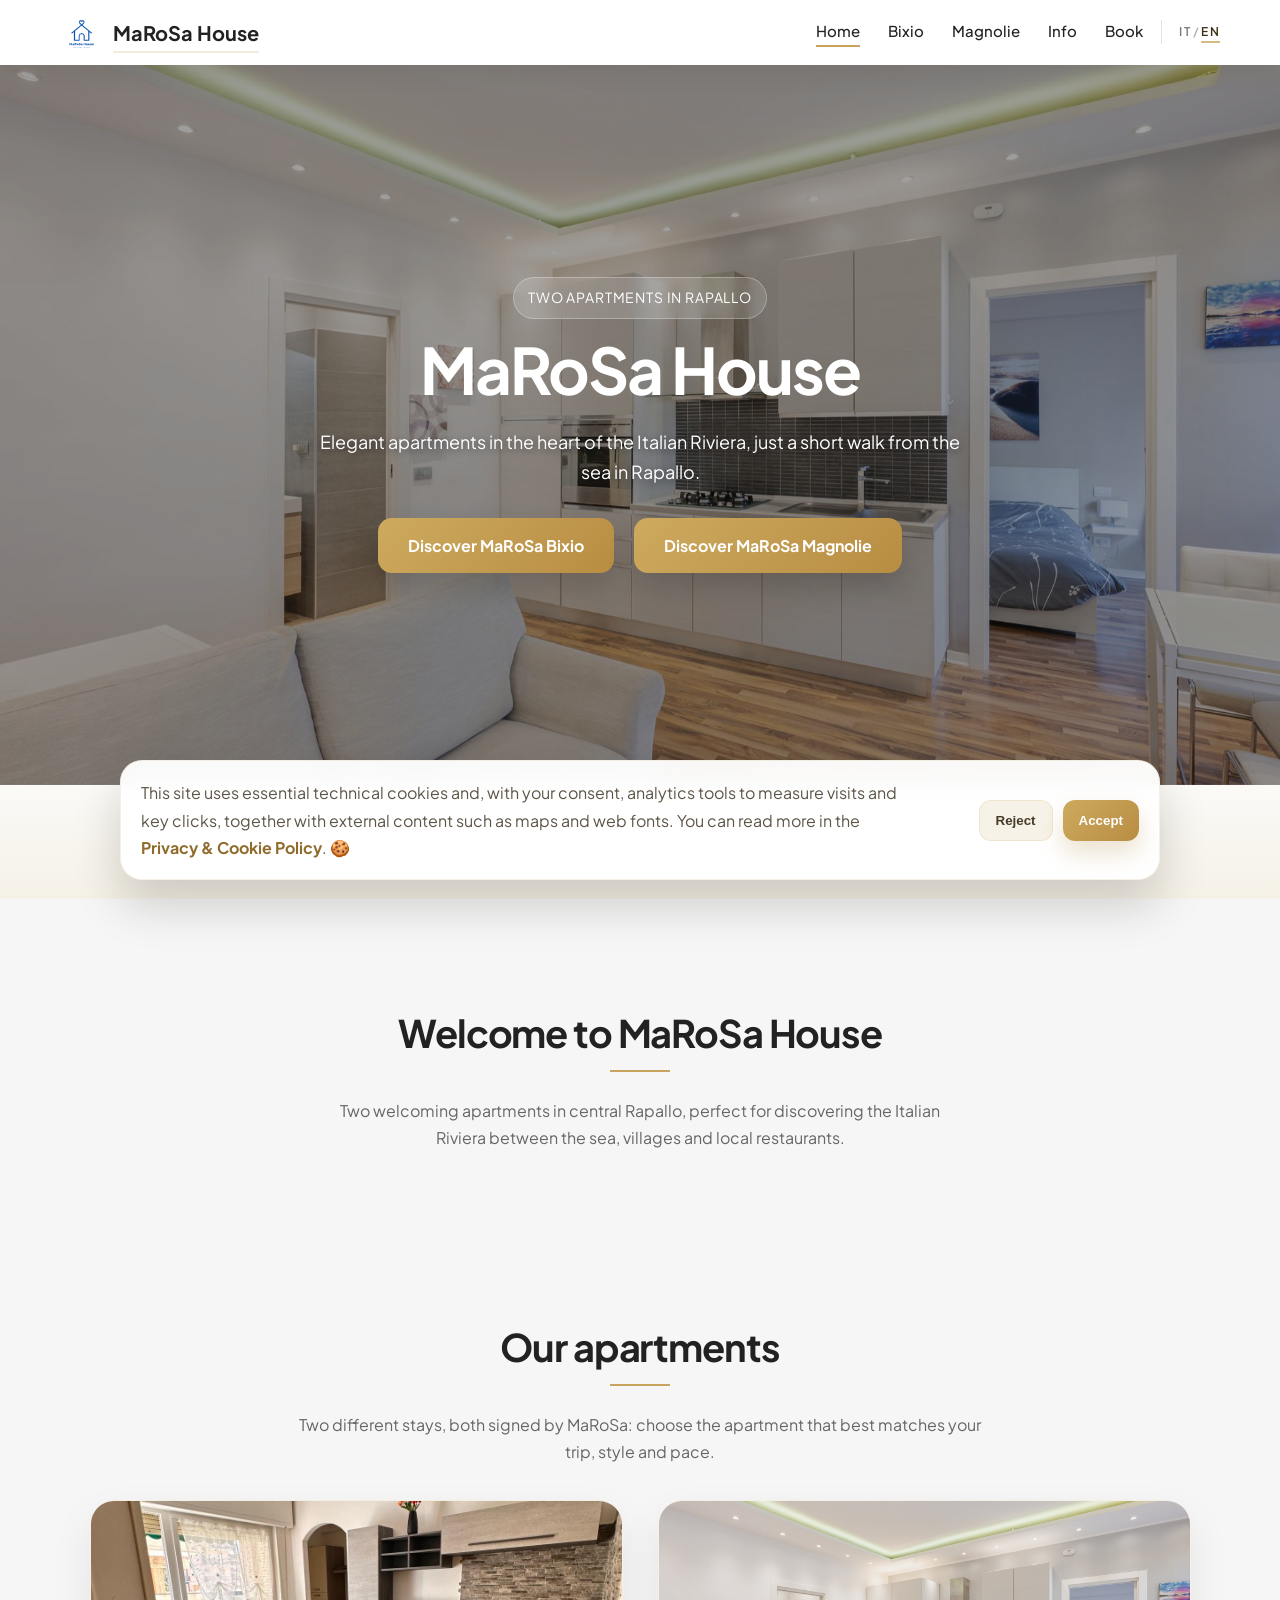
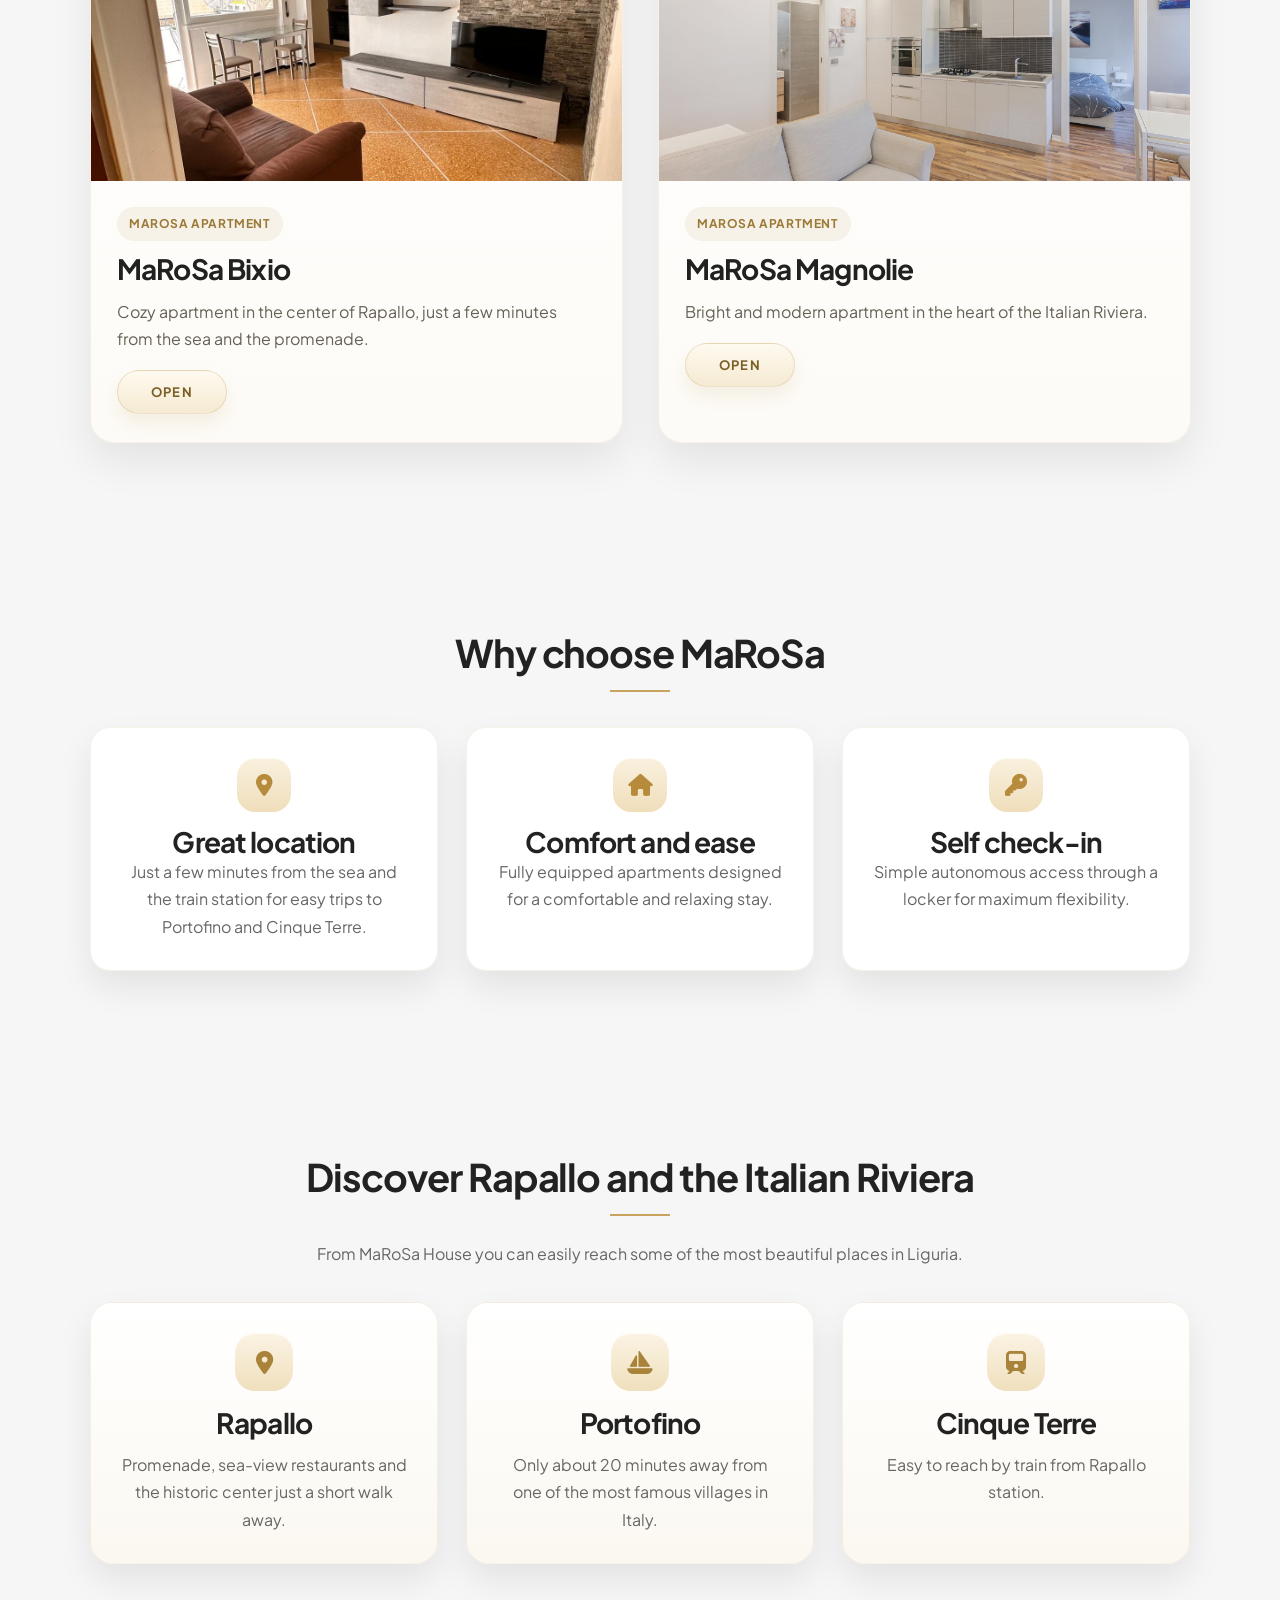
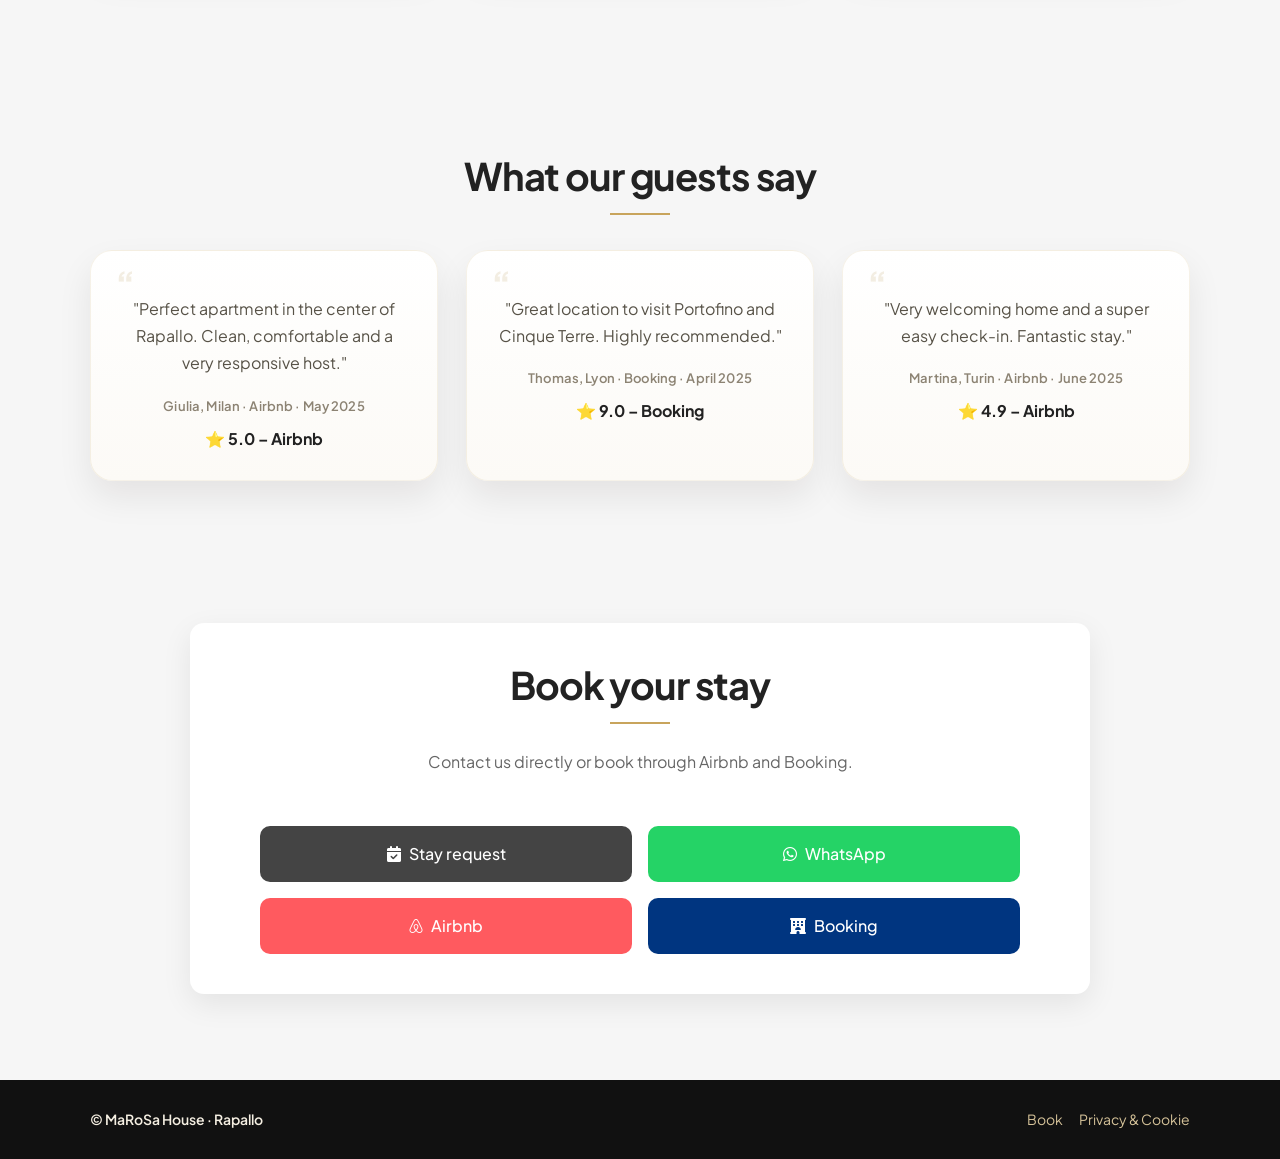
==== commit aa62950e: "Replace apartment card links with buttons" ====
--- a/index-en.html
+++ b/index-en.html
@@ -9,16 +9,16 @@
       content="Holiday apartments in central Rapallo, ideal for visiting Portofino, Santa Margherita Ligure and Cinque Terre. Discover MaRoSa Bixio and MaRoSa Magnolie."
     />
     <meta name="robots" content="index, follow, max-image-preview:large" />
-    <link rel="canonical" href="https://marosahouse.it/index-en.html" />
+    <link rel="canonical" href="https://www.marosahouse.it/index-en.html" />
     <meta property="og:type" content="website" />
     <meta property="og:site_name" content="MaRoSa House" />
-    <meta property="og:url" content="https://marosahouse.it/index-en.html" />
+    <meta property="og:url" content="https://www.marosahouse.it/index-en.html" />
     <meta property="og:title" content="MaRoSa House | Holiday apartments in Rapallo near Portofino" />
     <meta
       property="og:description"
       content="Holiday apartments in central Rapallo, perfect for visiting Portofino, Santa Margherita Ligure and Cinque Terre."
     />
-    <meta property="og:image" content="https://marosahouse.it/img/logo.png" />
+    <meta property="og:image" content="https://www.marosahouse.it/img/logo.png" />
     <meta property="og:locale" content="en_GB" />
     <meta name="twitter:card" content="summary_large_image" />
     <meta name="twitter:title" content="MaRoSa House | Holiday apartments in Rapallo near Portofino" />
@@ -26,15 +26,15 @@
       name="twitter:description"
       content="Holiday apartments in central Rapallo, perfect for visiting Portofino, Santa Margherita Ligure and Cinque Terre."
     />
-    <meta name="twitter:image" content="https://marosahouse.it/img/logo.png" />
+    <meta name="twitter:image" content="https://www.marosahouse.it/img/logo.png" />
     <script type="application/ld+json">
       {
         "@context": "https://schema.org",
         "@type": "LodgingBusiness",
         "name": "MaRoSa House",
-        "url": "https://marosahouse.it/index-en.html",
+        "url": "https://www.marosahouse.it/index-en.html",
         "description": "Holiday apartments in central Rapallo, perfect for visiting Portofino, Santa Margherita Ligure and Cinque Terre.",
-        "image": "https://marosahouse.it/img/logo.png",
+        "image": "https://www.marosahouse.it/img/logo.png",
         "telephone": "+39 338 323 2007",
         "email": "manuell.caselli@gmail.com",
         "address": {
@@ -92,13 +92,13 @@
         "@context": "https://schema.org",
         "@type": "WebSite",
         "name": "MaRoSa House",
-        "url": "https://marosahouse.it/",
+        "url": "https://www.marosahouse.it/",
         "inLanguage": ["it", "en"]
       }
     </script>
-    <link rel="alternate" hreflang="it" href="https://marosahouse.it/" />
-    <link rel="alternate" hreflang="en" href="https://marosahouse.it/index-en.html" />
-    <link rel="alternate" hreflang="x-default" href="https://marosahouse.it/" />
+    <link rel="alternate" hreflang="it" href="https://www.marosahouse.it/" />
+    <link rel="alternate" hreflang="en" href="https://www.marosahouse.it/index-en.html" />
+    <link rel="alternate" hreflang="x-default" href="https://www.marosahouse.it/" />
     <link rel="icon" href="img/logo.png" />
     <link rel="apple-touch-icon" href="img/logo.png" />
     <link rel="stylesheet" href="css/base.css" />
@@ -204,7 +204,7 @@
             <span class="apartment-tag">MaRoSa apartment</span>
             <h3>MaRoSa Bixio</h3>
             <p>Cozy apartment in the center of Rapallo, just a few minutes from the sea and the promenade.</p>
-            <span class="card-link">Open apartment page</span>
+            <span class="card-link">OPEN</span>
           </div>
         </a>
         <a href="marosa-magnolie-en.html" class="apartment-card">
@@ -220,7 +220,7 @@
             <span class="apartment-tag">MaRoSa apartment</span>
             <h3>MaRoSa Magnolie</h3>
             <p>Bright and modern apartment in the heart of the Italian Riviera.</p>
-            <span class="card-link">Open apartment page</span>
+            <span class="card-link">OPEN</span>
           </div>
         </a>
       </div>
--- a/css/base.css
+++ b/css/base.css
@@ -795,16 +795,20 @@
 /* links sidebar */
 
 .mobile-menu a {
+  display: grid;
+  place-items: center;
   padding: 16px 18px;
+  min-height: 56px;
 
   border: 1px solid rgba(200, 164, 92, 0.28);
 
   border-radius: 16px;
 
-  text-align: left;
+  text-align: center;
 
   font-size: 17px;
   font-weight: 600;
+  line-height: 1.2;
 
   color: #333;
 
@@ -859,7 +863,6 @@
   font-weight: 700;
   letter-spacing: 0.08em;
   text-align: center;
-  justify-content: center;
   box-shadow: none;
 }
 
--- a/css/home.css
+++ b/css/home.css
@@ -371,20 +371,28 @@
 .card-link {
   display: inline-flex;
   align-items: center;
-  gap: 8px;
-  margin-top: 16px;
-  color: #8f6b2a;
-  font-size: var(--fs-body-sm);
+  justify-content: center;
+  min-width: 110px;
+  margin-top: 18px;
+  padding: 10px 18px;
+  border-radius: 999px;
+  border: 1px solid rgba(191, 161, 101, 0.28);
+  background: linear-gradient(180deg, #fffaf0 0%, #f5ead2 100%);
+  color: #7b5f26;
+  font-size: 13px;
   font-weight: 700;
+  letter-spacing: 0.08em;
+  text-transform: uppercase;
+  box-shadow: 0 10px 18px rgba(191, 161, 101, 0.14);
 }
 
 .card-link::after {
-  content: "->";
+  content: none;
   transition: transform 0.2s ease;
 }
 
 .apartment-card:hover .card-link::after {
-  transform: translateX(4px);
+  transform: none;
 }
 
 /* =================================================
--- a/css/responsive.css
+++ b/css/responsive.css
@@ -816,6 +816,16 @@
 
   .apartment-info {
     padding: 22px 20px 24px;
+    text-align: center;
+  }
+
+  .apartment-tag {
+    margin-left: auto;
+    margin-right: auto;
+  }
+
+  .card-link {
+    justify-content: center;
   }
 
   .apartment-tag {
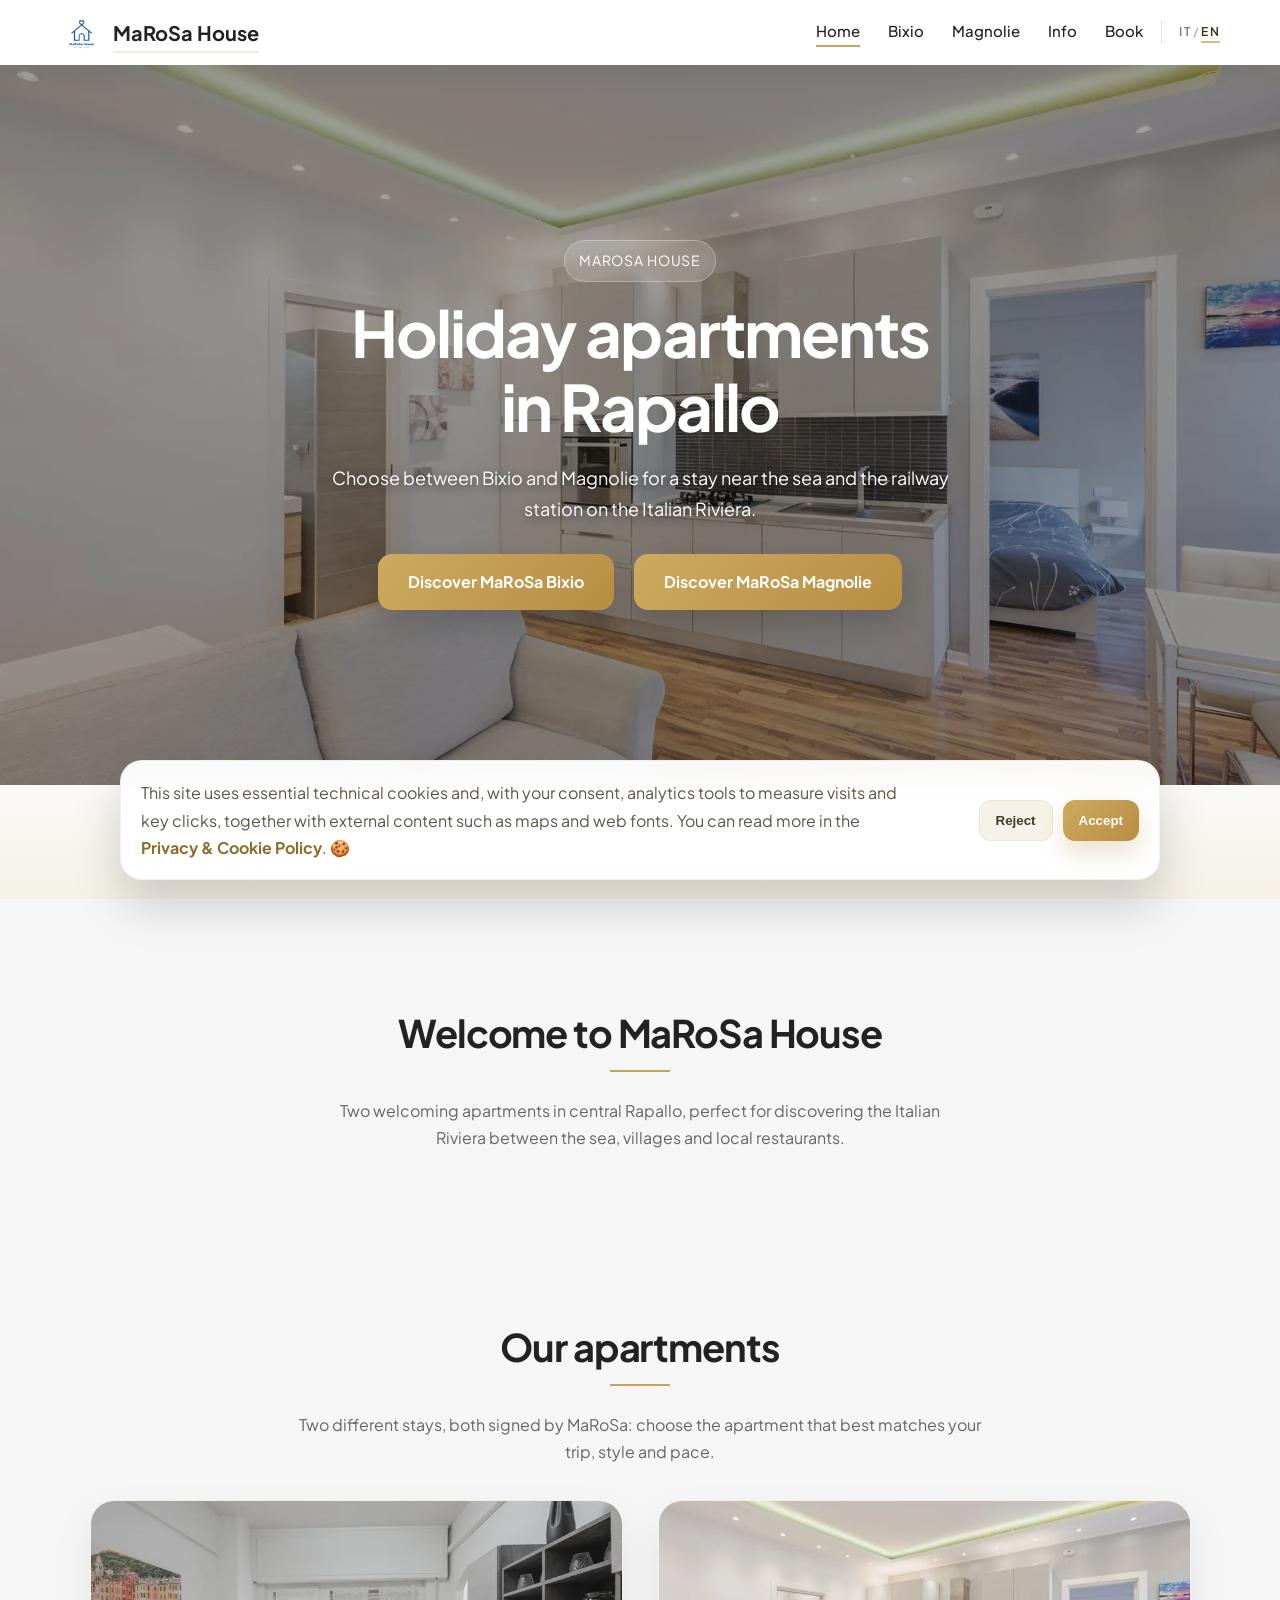
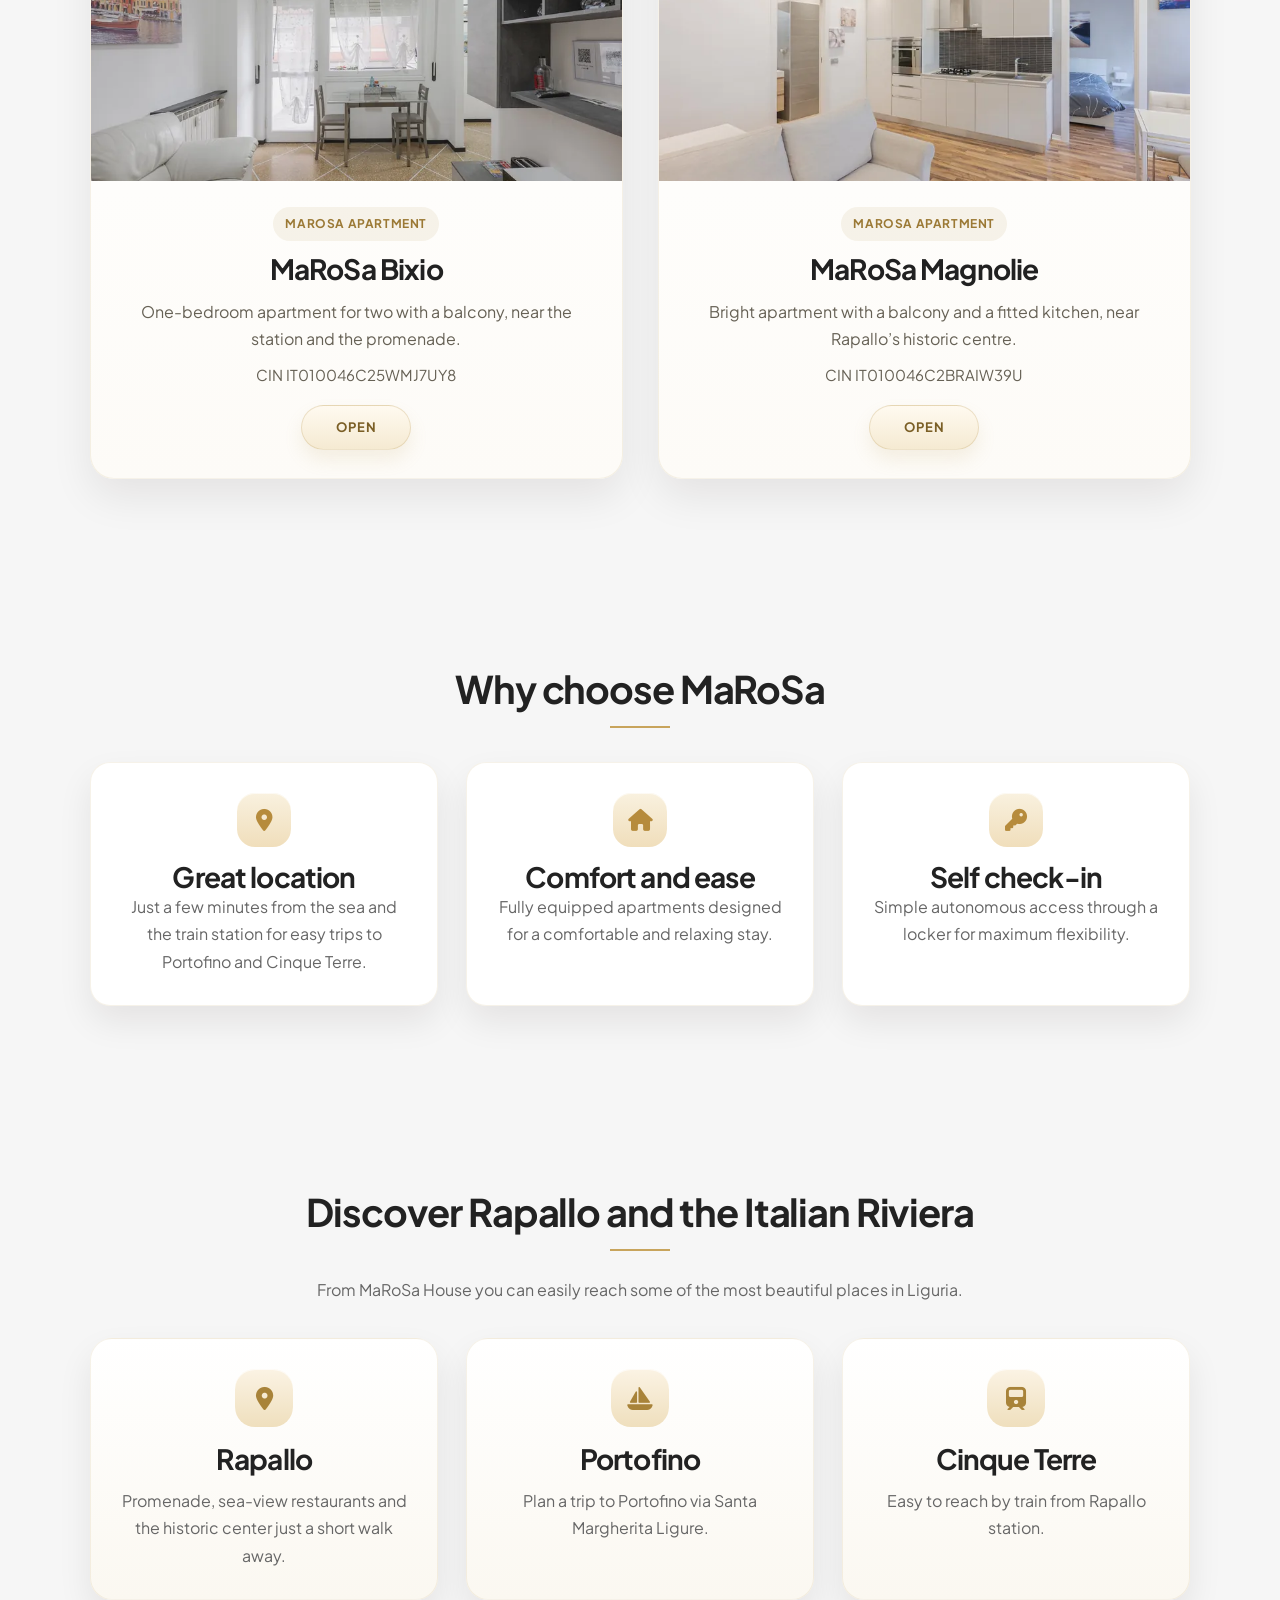
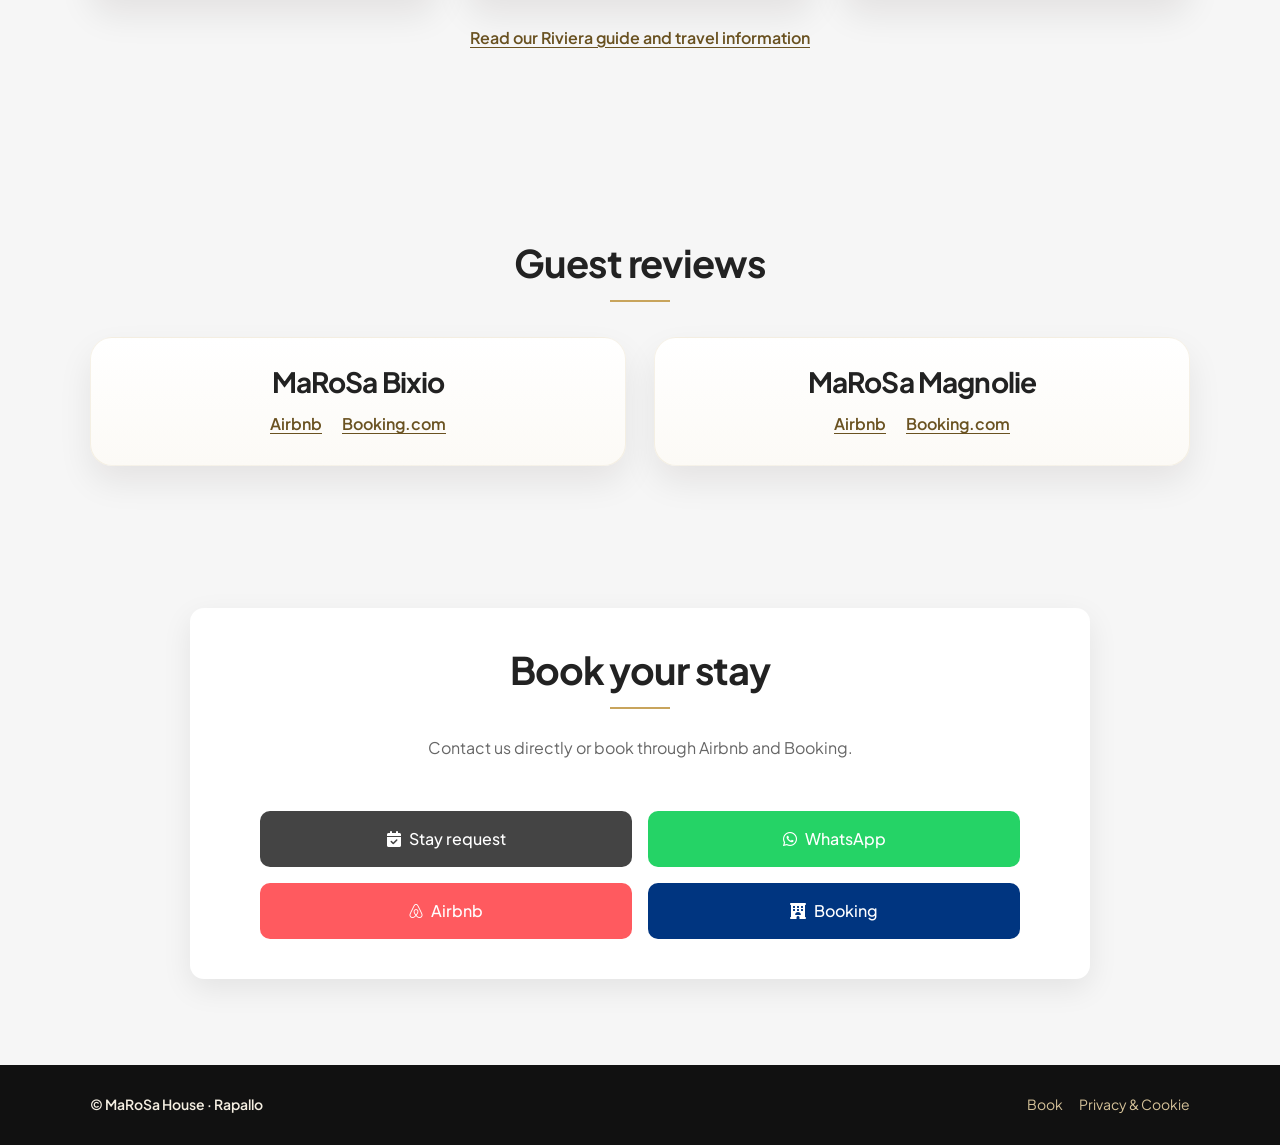
==== commit 11b116ca: "Improve site SEO, mobile performance, and booking" ====
--- a/index-en.html
+++ b/index-en.html
@@ -3,103 +3,89 @@
   <head>
     <meta charset="UTF-8" />
     <meta name="viewport" content="width=device-width, initial-scale=1.0" />
-    <title>MaRoSa House | Holiday apartments in Rapallo near Portofino</title>
+    <title>Holiday apartments in Rapallo | MaRoSa House</title>
     <meta
       name="description"
-      content="Holiday apartments in central Rapallo, ideal for visiting Portofino, Santa Margherita Ligure and Cinque Terre. Discover MaRoSa Bixio and MaRoSa Magnolie."
+      content="Explore MaRoSa Bixio and MaRoSa Magnolie, two holiday apartments with kitchens and self check-in in Rapallo. See photos and request a stay directly."
     />
     <meta name="robots" content="index, follow, max-image-preview:large" />
     <link rel="canonical" href="https://www.marosahouse.it/index-en.html" />
     <meta property="og:type" content="website" />
     <meta property="og:site_name" content="MaRoSa House" />
     <meta property="og:url" content="https://www.marosahouse.it/index-en.html" />
-    <meta property="og:title" content="MaRoSa House | Holiday apartments in Rapallo near Portofino" />
+    <meta property="og:title" content="Holiday apartments in Rapallo | MaRoSa House" />
     <meta
       property="og:description"
-      content="Holiday apartments in central Rapallo, perfect for visiting Portofino, Santa Margherita Ligure and Cinque Terre."
-    />
-    <meta property="og:image" content="https://www.marosahouse.it/img/logo.png" />
+      content="Explore MaRoSa Bixio and MaRoSa Magnolie, two holiday apartments with kitchens and self check-in in Rapallo. See photos and request a stay directly."
+    />
+    <meta property="og:image" content="https://www.marosahouse.it/img/Magnolie/complete-set/magnolie-day-area-04.jpg" />
+    <meta property="og:image:width" content="1800" />
+    <meta property="og:image:height" content="1198" />
+    <meta property="og:image:alt" content="MaRoSa Magnolie living room in Rapallo" />
     <meta property="og:locale" content="en_GB" />
+    <meta property="og:locale:alternate" content="it_IT" />
     <meta name="twitter:card" content="summary_large_image" />
-    <meta name="twitter:title" content="MaRoSa House | Holiday apartments in Rapallo near Portofino" />
+    <meta name="twitter:title" content="Holiday apartments in Rapallo | MaRoSa House" />
     <meta
       name="twitter:description"
-      content="Holiday apartments in central Rapallo, perfect for visiting Portofino, Santa Margherita Ligure and Cinque Terre."
-    />
-    <meta name="twitter:image" content="https://www.marosahouse.it/img/logo.png" />
+      content="Explore MaRoSa Bixio and MaRoSa Magnolie, two holiday apartments with kitchens and self check-in in Rapallo. See photos and request a stay directly."
+    />
+    <meta name="twitter:image" content="https://www.marosahouse.it/img/Magnolie/complete-set/magnolie-day-area-04.jpg" />
     <script type="application/ld+json">
       {
         "@context": "https://schema.org",
-        "@type": "LodgingBusiness",
-        "name": "MaRoSa House",
-        "url": "https://www.marosahouse.it/index-en.html",
-        "description": "Holiday apartments in central Rapallo, perfect for visiting Portofino, Santa Margherita Ligure and Cinque Terre.",
-        "image": "https://www.marosahouse.it/img/logo.png",
-        "telephone": "+39 338 323 2007",
-        "email": "manuell.caselli@gmail.com",
-        "address": {
-          "@type": "PostalAddress",
-          "addressLocality": "Rapallo",
-          "addressRegion": "Liguria",
-          "addressCountry": "IT"
-        },
-        "areaServed": "Rapallo",
-        "availableLanguage": ["it", "en"],
-        "sameAs": [
-          "https://www.airbnb.it/rooms/1637753276156157006",
-          "https://www.airbnb.it/rooms/1370215212202187719",
-          "https://www.booking.com/hotel/it/marosa-rapallo.it.html"
-        ],
-        "amenityFeature": [
-          { "@type": "LocationFeatureSpecification", "name": "Fast Wi-Fi", "value": true },
-          { "@type": "LocationFeatureSpecification", "name": "Self check-in", "value": true },
-          { "@type": "LocationFeatureSpecification", "name": "Air conditioning", "value": true }
-        ],
-        "aggregateRating": {
-          "@type": "AggregateRating",
-          "ratingValue": "4.9",
-          "bestRating": "5",
-          "ratingCount": "3"
-        },
-        "containsPlace": [
+        "@graph": [
           {
-            "@type": "VacationRental",
-            "name": "MaRoSa Bixio",
-            "address": {
-              "@type": "PostalAddress",
-              "streetAddress": "Via Nino Bixio",
-              "addressLocality": "Rapallo",
-              "addressRegion": "Liguria",
-              "addressCountry": "IT"
+            "@type": "Organization",
+            "@id": "https://www.marosahouse.it/#organization",
+            "name": "MaRoSa House",
+            "url": "https://www.marosahouse.it/",
+            "logo": "https://www.marosahouse.it/img/logo.png",
+            "contactPoint": {
+              "@type": "ContactPoint",
+              "contactType": "reservations",
+              "telephone": "+393383232007",
+              "email": "manuell.caselli@gmail.com",
+              "availableLanguage": [
+                "it",
+                "en"
+              ]
             }
           },
           {
-            "@type": "VacationRental",
-            "name": "MaRoSa Magnolie",
-            "address": {
-              "@type": "PostalAddress",
-              "streetAddress": "Via Privata delle Magnolie",
-              "addressLocality": "Rapallo",
-              "addressRegion": "Liguria",
-              "addressCountry": "IT"
+            "@type": "WebSite",
+            "@id": "https://www.marosahouse.it/#website",
+            "name": "MaRoSa House",
+            "url": "https://www.marosahouse.it/",
+            "inLanguage": [
+              "it",
+              "en"
+            ],
+            "publisher": {
+              "@id": "https://www.marosahouse.it/#organization"
+            }
+          },
+          {
+            "@type": "WebPage",
+            "@id": "https://www.marosahouse.it/index-en.html#webpage",
+            "url": "https://www.marosahouse.it/index-en.html",
+            "name": "Holiday apartments in Rapallo | MaRoSa House",
+            "description": "Explore MaRoSa Bixio and MaRoSa Magnolie, two holiday apartments with kitchens and self check-in in Rapallo. See photos and request a stay directly.",
+            "inLanguage": "en",
+            "isPartOf": {
+              "@id": "https://www.marosahouse.it/#website"
+            },
+            "about": {
+              "@id": "https://www.marosahouse.it/#organization"
             }
           }
         ]
       }
     </script>
-    <script type="application/ld+json">
-      {
-        "@context": "https://schema.org",
-        "@type": "WebSite",
-        "name": "MaRoSa House",
-        "url": "https://www.marosahouse.it/",
-        "inLanguage": ["it", "en"]
-      }
-    </script>
     <link rel="alternate" hreflang="it" href="https://www.marosahouse.it/" />
     <link rel="alternate" hreflang="en" href="https://www.marosahouse.it/index-en.html" />
     <link rel="alternate" hreflang="x-default" href="https://www.marosahouse.it/" />
-    <link rel="icon" href="img/logo.png" />
+    <link rel="icon" href="img/favicon.png" type="image/png" sizes="96x96" />
     <link rel="apple-touch-icon" href="img/logo.png" />
     <link rel="stylesheet" href="css/base.css" />
     <link rel="stylesheet" href="css/home.css" />
@@ -114,13 +100,14 @@
     />
   </head>
   <body>
-    <div class="menu-overlay" id="menu-overlay"></div>
+    <a class="skip-link" href="#main-content">Skip to content</a>
+    <div class="menu-overlay" id="menu-overlay" aria-hidden="true"></div>
     <header class="header">
       <div class="container header-container">
         <a href="index-en.html" class="logo">
           <img
             src="img/logo.png"
-            alt="MaRoSa House"
+            alt=""
             width="1024"
             height="856"
             decoding="async"
@@ -136,18 +123,18 @@
             <a href="prenota-en.html">Book</a>
           </nav>
           <div class="language-switch" aria-label="Language selector">
-            <a href="index.html">IT</a>
+            <a href="/">IT</a>
             <a class="active" href="index-en.html">EN</a>
           </div>
         </div>
-        <div class="menu-toggle" id="menu-toggle">☰</div>
+        <button type="button" class="menu-toggle" id="menu-toggle" aria-label="Open menu" aria-haspopup="dialog" aria-controls="mobile-menu" aria-expanded="false"></button>
       </div>
     </header>
 
-    <div class="mobile-menu" id="mobile-menu">
+    <div class="mobile-menu" id="mobile-menu" role="dialog" aria-modal="true" aria-label="Main navigation">
       <button class="mobile-menu-close" id="mobile-menu-close" aria-label="Close menu">×</button>
       <div class="mobile-menu-language" aria-label="Language selector">
-        <a href="index.html">IT</a>
+        <a href="/">IT</a>
         <a class="active" href="index-en.html">EN</a>
       </div>
       <a class="active" href="index-en.html">Home</a>
@@ -157,16 +144,22 @@
       <a href="prenota-en.html">Book</a>
     </div>
 
+    <main id="main-content" tabindex="-1">
     <section class="hero-slider">
-      <div class="slides">
-        <div class="slide active" style="background-image: url('img/Magnolie/magnolie-livingroom1.jpg')"></div>
-        <div class="slide" style="background-image: url('img/Bixio/bixio-livingroom1.jpg')"></div>
-        <div class="slide" style="background-image: url('img/Magnolie/magnolie-kitchen2.jpg')"></div>
-      </div>
+      <img
+        class="hero-photo"
+        src="img/Magnolie/magnolie-livingroom1.jpg"
+        srcset="img/Magnolie/magnolie-livingroom1-800.webp 800w, img/Magnolie/magnolie-livingroom1-1600.webp 1600w"
+        sizes="100vw"
+        width="1800"
+        height="1198"
+        fetchpriority="high"
+        alt="Living room at MaRoSa Magnolie in Rapallo"
+      />
       <div class="hero-content">
-        <span class="hero-kicker">Two apartments in Rapallo</span>
-        <h1>MaRoSa House</h1>
-        <p>Elegant apartments in the heart of the Italian Riviera, just a short walk from the sea in Rapallo.</p>
+        <span class="hero-kicker">MaRoSa House</span>
+        <h1>Holiday apartments in Rapallo</h1>
+        <p>Choose between Bixio and Magnolie for a stay near the sea and the railway station on the Italian Riviera.</p>
         <div class="hero-buttons">
           <a href="marosa-bixio-en.html" class="btn">Discover MaRoSa Bixio</a>
           <a href="marosa-magnolie-en.html" class="btn">Discover MaRoSa Magnolie</a>
@@ -176,8 +169,8 @@
 
     <section class="trust">
       <div class="trust-container">
-        <div class="trust-item"><i class="fa-solid fa-star"></i><span>4.9 on Airbnb</span></div>
-        <div class="trust-item"><i class="fa-solid fa-award"></i><span>Superhost</span></div>
+        <div class="trust-item"><i class="fa-solid fa-wifi"></i><span>Wi-Fi</span></div>
+        <div class="trust-item"><i class="fa-solid fa-key"></i><span>Self check-in</span></div>
         <div class="trust-item"><i class="fa-solid fa-location-dot"></i><span>Central Rapallo</span></div>
       </div>
     </section>
@@ -194,32 +187,38 @@
         <a href="marosa-bixio-en.html" class="apartment-card">
           <img
             src="img/Bixio/bixio-livingroom2.jpg"
+            srcset="img/Bixio/bixio-livingroom2-800.webp 800w, img/Bixio/bixio-livingroom2.jpg 1800w"
+            sizes="(max-width: 768px) calc(100vw - 48px), (max-width: 1180px) 46vw, 605px"
+            width="1800"
+            height="1198"
+            decoding="async"
             alt="MaRoSa Bixio living room"
-            width="1200"
-            height="1600"
             loading="lazy"
-            decoding="async"
           />
           <div class="apartment-info">
             <span class="apartment-tag">MaRoSa apartment</span>
             <h3>MaRoSa Bixio</h3>
-            <p>Cozy apartment in the center of Rapallo, just a few minutes from the sea and the promenade.</p>
+            <p>One-bedroom apartment for two with a balcony, near the station and the promenade.</p>
+            <p class="apartment-cin">CIN IT010046C25WMJ7UY8</p>
             <span class="card-link">OPEN</span>
           </div>
         </a>
         <a href="marosa-magnolie-en.html" class="apartment-card">
           <img
             src="img/Magnolie/magnolie-livingroom1.jpg"
+            srcset="img/Magnolie/magnolie-livingroom1-800.webp 800w, img/Magnolie/magnolie-livingroom1.jpg 1800w"
+            sizes="(max-width: 768px) calc(100vw - 48px), (max-width: 1180px) 46vw, 605px"
+            width="1800"
+            height="1198"
+            decoding="async"
             alt="MaRoSa Magnolie living room"
-            width="816"
-            height="612"
             loading="lazy"
-            decoding="async"
           />
           <div class="apartment-info">
             <span class="apartment-tag">MaRoSa apartment</span>
             <h3>MaRoSa Magnolie</h3>
-            <p>Bright and modern apartment in the heart of the Italian Riviera.</p>
+            <p>Bright apartment with a balcony and a fitted kitchen, near Rapallo’s historic centre.</p>
+            <p class="apartment-cin">CIN IT010046C2BRAIW39U</p>
             <span class="card-link">OPEN</span>
           </div>
         </a>
@@ -259,7 +258,7 @@
         <div>
           <i class="fa-solid fa-sailboat"></i>
           <h3>Portofino</h3>
-          <p>Only about 20 minutes away from one of the most famous villages in Italy.</p>
+          <p>Plan a trip to Portofino via Santa Margherita Ligure.</p>
         </div>
         <div>
           <i class="fa-solid fa-train"></i>
@@ -267,25 +266,25 @@
           <p>Easy to reach by train from Rapallo station.</p>
         </div>
       </div>
+      <p><a href="info-en.html">Read our Riviera guide and travel information</a></p>
     </section>
 
     <section class="reviews">
-      <h2>What our guests say</h2>
+      <h2>Guest reviews</h2>
       <div class="reviews-grid">
         <div class="review-card">
-          <p>"Perfect apartment in the center of Rapallo. Clean, comfortable and a very responsive host."</p>
-          <span class="review-meta">Giulia, Milan · Airbnb · May 2025</span>
-          <strong>⭐ 5.0 – Airbnb</strong>
+          <h3>MaRoSa Bixio</h3>
+          <p>
+            <a href="https://www.airbnb.com/rooms/1370215212202187719" target="_blank" rel="noopener noreferrer" aria-label="MaRoSa Bixio reviews on Airbnb">Airbnb</a>
+            <a href="https://www.booking.com/hotel/it/marosa-rapallo.html" target="_blank" rel="noopener noreferrer" aria-label="MaRoSa Bixio reviews on Booking.com">Booking.com</a>
+          </p>
         </div>
         <div class="review-card">
-          <p>"Great location to visit Portofino and Cinque Terre. Highly recommended."</p>
-          <span class="review-meta">Thomas, Lyon · Booking · April 2025</span>
-          <strong>⭐ 9.0 – Booking</strong>
-        </div>
-        <div class="review-card">
-          <p>"Very welcoming home and a super easy check-in. Fantastic stay."</p>
-          <span class="review-meta">Martina, Turin · Airbnb · June 2025</span>
-          <strong>⭐ 4.9 – Airbnb</strong>
+          <h3>MaRoSa Magnolie</h3>
+          <p>
+            <a href="https://www.airbnb.com/rooms/1637753276156157006" target="_blank" rel="noopener noreferrer" aria-label="MaRoSa Magnolie reviews on Airbnb">Airbnb</a>
+            <a href="https://www.booking.com/hotel/it/casa-vacanze-marosa-rapallo-magnolie.en-gb.html" target="_blank" rel="noopener noreferrer" aria-label="MaRoSa Magnolie reviews on Booking.com">Booking.com</a>
+          </p>
         </div>
       </div>
     </section>
@@ -296,10 +295,12 @@
       <div class="booking-buttons">
         <a class="btn email" href="prenota-en.html"><i class="fa-solid fa-calendar-check"></i> Stay request</a>
         <a class="btn whatsapp" href="https://wa.me/393383232007" target="_blank" rel="noopener noreferrer"><i class="fa-brands fa-whatsapp"></i> WhatsApp</a>
-        <a class="btn airbnb" href="https://www.airbnb.it/rooms/1637753276156157006" target="_blank" rel="noopener noreferrer"><i class="fa-brands fa-airbnb"></i> Airbnb</a>
+        <a class="btn airbnb" href="https://www.airbnb.com/rooms/1637753276156157006" target="_blank" rel="noopener noreferrer"><i class="fa-brands fa-airbnb"></i> Airbnb</a>
         <a class="btn booking-btn" href="https://www.booking.com/hotel/it/marosa-rapallo.it.html" target="_blank" rel="noopener noreferrer"><i class="fa-solid fa-hotel"></i> Booking</a>
       </div>
     </section>
+
+    </main>
 
     <footer class="footer">
       <div class="footer-inner">
@@ -324,7 +325,6 @@
 
     <script src="js/analytics-config.js"></script>
     <script src="js/analytics.js"></script>
-    <script src="js/slider.js"></script>
     <script src="js/reveal-animations.js"></script>
     <script src="js/cookie-consent.js"></script>
     <script src="js/sidebar.js"></script>
--- a/css/base.css
+++ b/css/base.css
@@ -61,6 +61,22 @@
 a {
   text-decoration: none;
   color: inherit;
+}
+
+.skip-link {
+  position: fixed;
+  top: 12px;
+  left: 12px;
+  z-index: 5000;
+  padding: 12px 16px;
+  border-radius: 8px;
+  background: #fff;
+  color: #26221b;
+  transform: translateY(calc(-100% - 16px));
+}
+
+.skip-link:focus {
+  transform: none;
 }
 
 img,
@@ -561,11 +577,12 @@
   padding: 0 20px;
 }
 
-.info-intro h2 {
+.info-intro :is(h1, h2) {
+  font-size: var(--fs-h2-section);
   margin-bottom: 15px;
 }
 
-.info-intro h2::after {
+.info-intro :is(h1, h2)::after {
   content: "";
 
   display: block;
@@ -814,7 +831,7 @@
 
   background: rgba(255, 255, 255, 0.72);
 
-  transition: all 0.25s ease;
+  transition: background 0.25s ease, color 0.25s ease, transform 0.25s ease, box-shadow 0.25s ease;
 }
 
 .mobile-menu a:hover {
--- a/css/home.css
+++ b/css/home.css
@@ -13,11 +13,11 @@
 
   text-align: center;
   color: white;
+  background: #433c33;
 
   overflow: hidden;
 }
 
-.hero-slider,
 .trust,
 .intro,
 .apartments-preview,
@@ -69,43 +69,19 @@
 .hero-slider::before {
   content: "";
   position: absolute;
+  inset: 0;
   width: 100%;
   height: 100%;
   background: rgba(0, 0, 0, 0.35);
   z-index: 1;
 }
 
-/* container slide */
-
-.slides {
+.hero-slider .hero-photo {
   position: absolute;
+  inset: 0;
   width: 100%;
   height: 100%;
-  top: 0;
-  left: 0;
-}
-
-/* singola slide */
-
-.slide {
-  position: absolute;
-  width: 100%;
-  height: 100%;
-
-  background-size: cover;
-  background-position: center;
-  transform: translateZ(0);
-  backface-visibility: hidden;
-  will-change: opacity;
-
-  opacity: 0;
-  transition: opacity 1.6s ease;
-}
-
-/* slide attiva */
-
-.slide.active {
-  opacity: 1;
+  object-fit: cover;
 }
 
 /* contenuto hero */
@@ -137,6 +113,29 @@
   font-size: var(--fs-h1-hero);
   margin-bottom: 20px;
   text-wrap: balance;
+}
+
+@keyframes heroMobileTitleReveal {
+  0% {
+    opacity: 0;
+    transform: translateY(24px) scale(0.94);
+    filter: blur(10px);
+  }
+  100% {
+    opacity: 1;
+    transform: translateY(0) scale(1);
+    filter: blur(0);
+  }
+}
+
+@keyframes heroMobileTitleGlow {
+  0%,
+  100% {
+    box-shadow: 0 18px 36px rgba(0, 0, 0, 0.16);
+  }
+  50% {
+    box-shadow: 0 24px 44px rgba(205, 170, 95, 0.28);
+  }
 }
 
 /* sottotitolo */
@@ -343,12 +342,14 @@
   position: relative;
   z-index: 1;
   padding: 26px 26px 28px;
-  text-align: left;
+  text-align: center;
 }
 
 .apartment-tag {
   display: inline-block;
   margin-bottom: 12px;
+  margin-left: auto;
+  margin-right: auto;
   padding: 7px 12px;
   border-radius: 999px;
   background: rgba(191, 161, 101, 0.12);
@@ -366,6 +367,11 @@
 
 .apartment-info p {
   color: #666155;
+}
+
+.apartment-info .apartment-cin {
+  margin-top: 10px;
+  font-size: var(--fs-body-sm);
 }
 
 .card-link {
@@ -509,7 +515,7 @@
 .reviews-grid {
   display: grid;
 
-  grid-template-columns: repeat(3, 1fr);
+  grid-template-columns: repeat(2, minmax(0, 1fr));
   align-items: stretch;
 
   gap: 28px;
@@ -520,10 +526,9 @@
 .review-card {
   width: 100%;
   height: 100%;
-  position: relative;
   background: linear-gradient(180deg, #ffffff 0%, #fcfaf6 100%);
 
-  padding: 44px 28px 28px;
+  padding: 28px;
 
   border-radius: 22px;
 
@@ -533,30 +538,27 @@
   transition: all 0.25s ease;
 }
 
-.review-card::before {
-  content: "\201C";
-  position: absolute;
-  top: 16px;
-  left: 24px;
-  color: rgba(191, 161, 101, 0.18);
-  font-size: 34px;
-  font-weight: 800;
-  line-height: 1;
+.review-card h3 {
+  margin-bottom: 12px;
+}
+
+.location > p:last-child {
+  margin-top: 24px;
 }
 
 .review-card p {
-  position: relative;
-  z-index: 1;
-  color: #575247;
-}
-
-.review-meta {
-  display: block;
-  margin: 18px 0 8px;
-  color: #8c8373;
-  font-size: 13px;
+  display: flex;
+  flex-wrap: wrap;
+  justify-content: center;
+  gap: 8px 20px;
+}
+
+.review-card a,
+.location > p > a {
+  color: #6a5221;
   font-weight: 600;
-  letter-spacing: 0.01em;
+  text-decoration: underline;
+  text-underline-offset: 0.2em;
 }
 
 .review-card:hover {
@@ -585,7 +587,6 @@
 }
 
 @media (prefers-reduced-motion: reduce) {
-  .hero-slider,
   .trust,
   .intro,
   .apartments-preview,
--- a/css/responsive.css
+++ b/css/responsive.css
@@ -444,21 +444,22 @@
 
   .apartment-info {
     padding: 24px 22px 26px;
+    text-align: center;
   }
 
   .apartment-tag {
+    margin-left: auto;
+    margin-right: auto;
     padding: 6px 11px;
+  }
+
+  .card-link {
+    justify-content: center;
   }
 
   .review-card {
     padding: 30px 24px 24px;
     border-radius: 20px;
-  }
-
-  .review-card::before {
-    top: 16px;
-    left: 18px;
-    font-size: 30px;
   }
 
   .features-grid {
@@ -568,14 +569,12 @@
     -webkit-backdrop-filter: none;
   }
 
-  .hero-slider,
   .trust,
   .intro,
   .apartments-preview,
   .why,
   .reviews,
-  .booking,
-  .hero-apartment {
+  .booking {
     animation: none;
   }
 
@@ -658,23 +657,62 @@
   }
 
   .hero-slider h1 {
+    font-size: clamp(32px, 9vw, var(--fs-h1-hero));
     line-height: 1.15;
-    margin-bottom: 14px;
+    display: inline-block;
+    margin: 0 auto 6px;
+    padding: 14px 18px 18px;
+    border-radius: 26px;
+    background:
+      radial-gradient(circle at top, rgba(255, 255, 255, 0.28), transparent 58%),
+      linear-gradient(180deg, rgba(255, 248, 231, 0.2) 0%, rgba(189, 146, 60, 0.16) 100%);
+    border: 1px solid rgba(255, 255, 255, 0.2);
+    box-shadow: 0 18px 36px rgba(0, 0, 0, 0.16);
+    text-shadow: 0 6px 20px rgba(0, 0, 0, 0.34);
+    backdrop-filter: blur(10px);
+    -webkit-backdrop-filter: blur(10px);
+    animation:
+      heroMobileTitleReveal 0.85s cubic-bezier(0.2, 0.9, 0.2, 1) both,
+      heroMobileTitleGlow 4.8s ease-in-out 1s infinite;
   }
 
   .hero-apartment {
     min-height: clamp(360px, 58svh, 500px);
     min-height: clamp(360px, 58dvh, 500px);
-    padding: 104px 20px 32px;
-    animation: none;
-    background-attachment: scroll;
+    padding: 0 20px;
+  }
+
+  .hero-apartment > div {
+    width: min(100%, 360px);
+    max-width: 360px;
+    margin: 0 auto;
+    text-align: center;
   }
 
   .hero-apartment h1 {
     line-height: 1.15;
+    display: inline-block;
+    margin: 0 auto 6px;
+    padding: 14px 18px 18px;
+    border-radius: 26px;
+    background:
+      radial-gradient(circle at top, rgba(255, 255, 255, 0.28), transparent 58%),
+      linear-gradient(180deg, rgba(255, 248, 231, 0.2) 0%, rgba(189, 146, 60, 0.16) 100%);
+    border: 1px solid rgba(255, 255, 255, 0.2);
+    box-shadow: 0 18px 36px rgba(0, 0, 0, 0.16);
+    text-shadow: 0 6px 20px rgba(0, 0, 0, 0.34);
+    backdrop-filter: blur(10px);
+    -webkit-backdrop-filter: blur(10px);
+    animation:
+      heroMobileTitleReveal 0.85s cubic-bezier(0.2, 0.9, 0.2, 1) both,
+      heroMobileTitleGlow 4.8s ease-in-out 1s infinite;
   }
 
   .hero-content p {
+    display: none;
+  }
+
+  .hero-apartment p {
     display: none;
   }
 
@@ -689,11 +727,12 @@
     backdrop-filter: none;
     -webkit-backdrop-filter: none;
     transform: translateY(-18px);
+    text-align: center;
   }
 
   .trust {
-    padding-top: 24px;
-    padding-bottom: 4px;
+    padding-top: 14px;
+    padding-bottom: 14px;
   }
 
   .hero-kicker {
@@ -715,19 +754,7 @@
   }
 
   .hero-buttons {
-    flex-direction: column;
-    gap: 10px;
-    margin-top: 20px;
-  }
-
-  .hero-buttons .btn,
-  .booking-buttons .btn {
-    width: 100%;
-    max-width: none;
-  }
-
-  .hero-buttons .btn {
-    min-height: 60px;
+    display: none;
   }
 
   .booking-buttons .btn {
@@ -936,17 +963,21 @@
   }
 
   .trust-container {
-    grid-template-columns: 1fr;
+    grid-template-columns: repeat(2, minmax(0, 1fr));
     justify-content: center;
     gap: 12px;
   }
 
   .trust-item {
     width: 100%;
-    max-width: 320px;
-    min-height: 64px;
-    padding: 12px 14px;
+    max-width: none;
+    min-height: 56px;
+    padding: 10px 12px;
     margin: 0 auto;
+  }
+
+  .trust-item:last-child {
+    display: none;
   }
 
   .trust-item i {
@@ -967,12 +998,6 @@
   .review-card {
     padding: 34px 20px 24px;
     border-radius: 18px;
-  }
-
-  .review-card::before {
-    top: 12px;
-    left: 18px;
-    font-size: 28px;
   }
 
   .map p,
@@ -1040,6 +1065,13 @@
   }
 }
 
+@media (prefers-reduced-motion: reduce) {
+  .hero-slider h1,
+  .hero-apartment h1 {
+    animation: none;
+  }
+}
+
 /* =========================================
    SMALL MOBILE
 ========================================= */
@@ -1116,6 +1148,19 @@
     max-width: 100%;
   }
 
+  .apartment-info {
+    text-align: center;
+  }
+
+  .apartment-tag {
+    margin-left: auto;
+    margin-right: auto;
+  }
+
+  .card-link {
+    justify-content: center;
+  }
+
   .why-grid > :last-child:nth-child(odd),
   .reviews-grid > :last-child:nth-child(odd),
   .info-grid > :last-child:nth-child(odd),
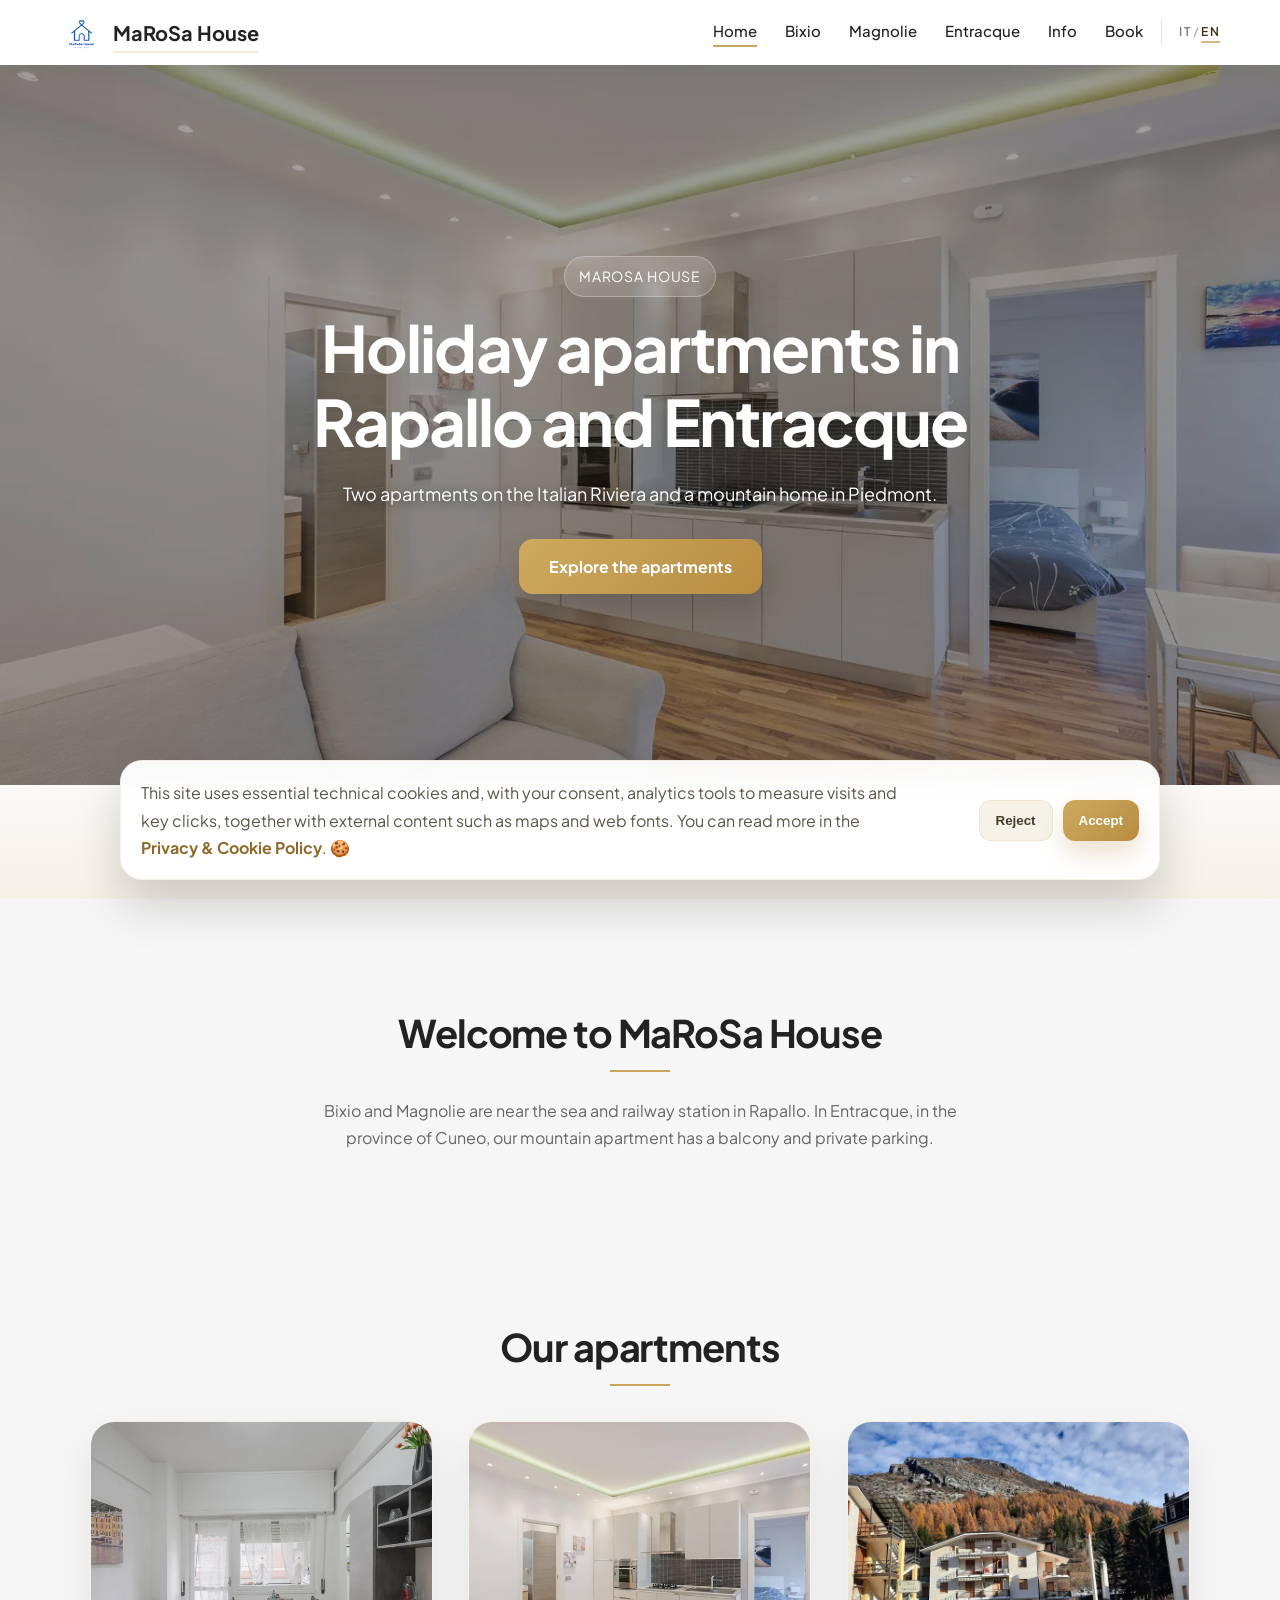
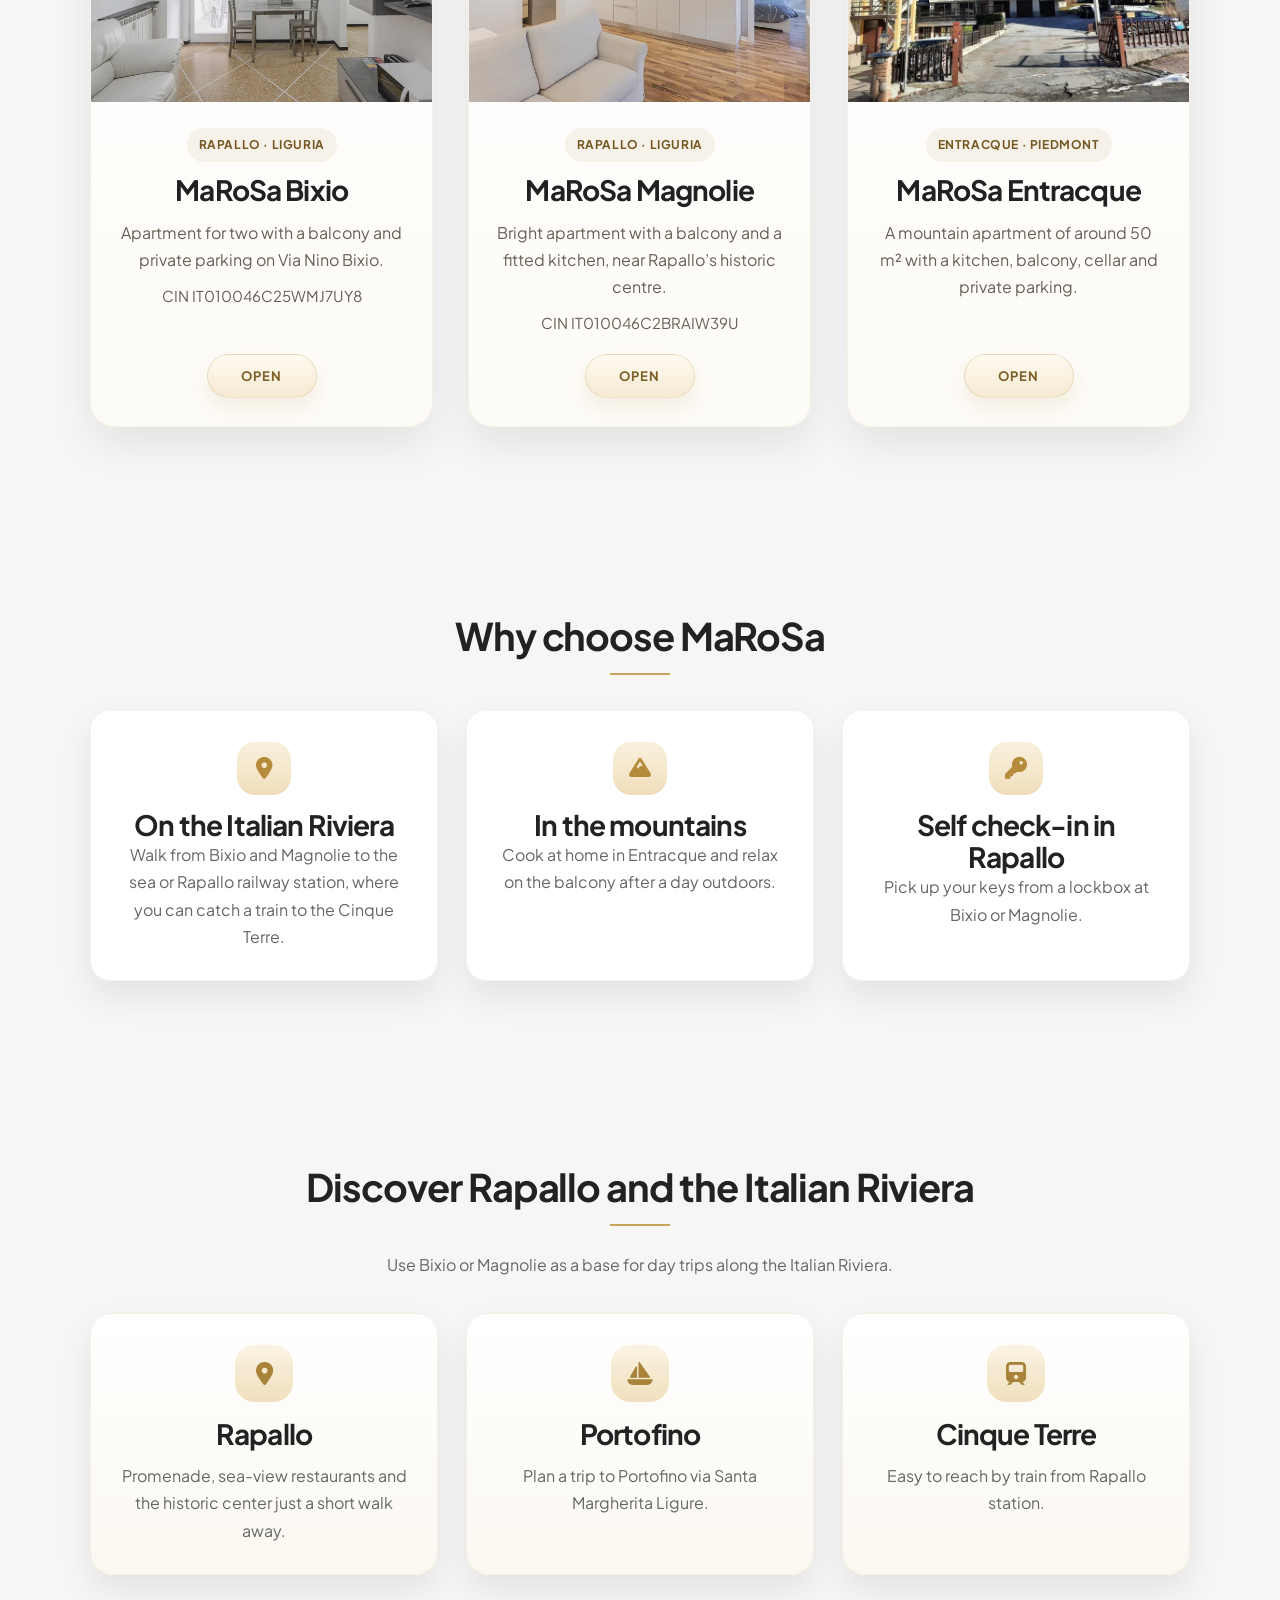
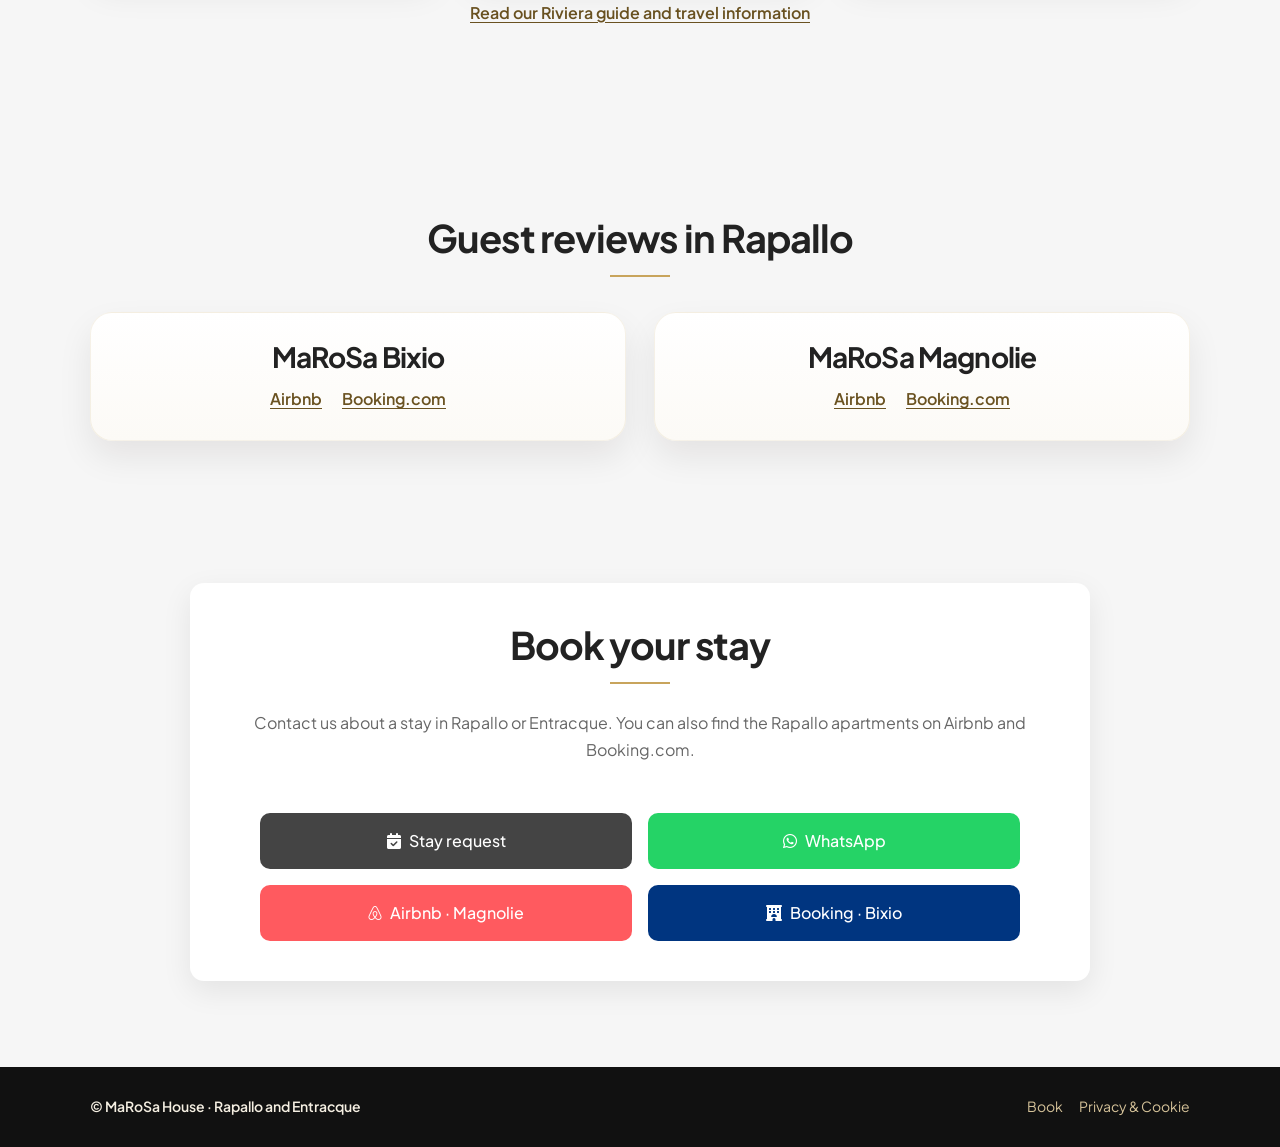
==== commit 7f2317be: "Add MaRoSa Entracque and update parking information" ====
--- a/index-en.html
+++ b/index-en.html
@@ -3,20 +3,20 @@
   <head>
     <meta charset="UTF-8" />
     <meta name="viewport" content="width=device-width, initial-scale=1.0" />
-    <title>Holiday apartments in Rapallo | MaRoSa House</title>
+    <title>Holiday apartments in Rapallo and Entracque | MaRoSa House</title>
     <meta
       name="description"
-      content="Explore MaRoSa Bixio and MaRoSa Magnolie, two holiday apartments with kitchens and self check-in in Rapallo. See photos and request a stay directly."
+      content="Explore Bixio and Magnolie in Rapallo on the Italian Riviera, and MaRoSa Entracque, a mountain apartment in Piedmont. See photos and enquire about your stay."
     />
     <meta name="robots" content="index, follow, max-image-preview:large" />
     <link rel="canonical" href="https://www.marosahouse.it/index-en.html" />
     <meta property="og:type" content="website" />
     <meta property="og:site_name" content="MaRoSa House" />
     <meta property="og:url" content="https://www.marosahouse.it/index-en.html" />
-    <meta property="og:title" content="Holiday apartments in Rapallo | MaRoSa House" />
+    <meta property="og:title" content="Holiday apartments in Rapallo and Entracque | MaRoSa House" />
     <meta
       property="og:description"
-      content="Explore MaRoSa Bixio and MaRoSa Magnolie, two holiday apartments with kitchens and self check-in in Rapallo. See photos and request a stay directly."
+      content="Explore Bixio and Magnolie in Rapallo on the Italian Riviera, and MaRoSa Entracque, a mountain apartment in Piedmont. See photos and enquire about your stay."
     />
     <meta property="og:image" content="https://www.marosahouse.it/img/Magnolie/complete-set/magnolie-day-area-04.jpg" />
     <meta property="og:image:width" content="1800" />
@@ -25,10 +25,10 @@
     <meta property="og:locale" content="en_GB" />
     <meta property="og:locale:alternate" content="it_IT" />
     <meta name="twitter:card" content="summary_large_image" />
-    <meta name="twitter:title" content="Holiday apartments in Rapallo | MaRoSa House" />
+    <meta name="twitter:title" content="Holiday apartments in Rapallo and Entracque | MaRoSa House" />
     <meta
       name="twitter:description"
-      content="Explore MaRoSa Bixio and MaRoSa Magnolie, two holiday apartments with kitchens and self check-in in Rapallo. See photos and request a stay directly."
+      content="Explore Bixio and Magnolie in Rapallo on the Italian Riviera, and MaRoSa Entracque, a mountain apartment in Piedmont. See photos and enquire about your stay."
     />
     <meta name="twitter:image" content="https://www.marosahouse.it/img/Magnolie/complete-set/magnolie-day-area-04.jpg" />
     <script type="application/ld+json">
@@ -69,8 +69,8 @@
             "@type": "WebPage",
             "@id": "https://www.marosahouse.it/index-en.html#webpage",
             "url": "https://www.marosahouse.it/index-en.html",
-            "name": "Holiday apartments in Rapallo | MaRoSa House",
-            "description": "Explore MaRoSa Bixio and MaRoSa Magnolie, two holiday apartments with kitchens and self check-in in Rapallo. See photos and request a stay directly.",
+            "name": "Holiday apartments in Rapallo and Entracque | MaRoSa House",
+            "description": "Explore Bixio and Magnolie in Rapallo on the Italian Riviera, and MaRoSa Entracque, a mountain apartment in Piedmont. See photos and enquire about your stay.",
             "inLanguage": "en",
             "isPartOf": {
               "@id": "https://www.marosahouse.it/#website"
@@ -119,6 +119,7 @@
             <a class="active" href="index-en.html">Home</a>
             <a href="marosa-bixio-en.html">Bixio</a>
             <a href="marosa-magnolie-en.html">Magnolie</a>
+            <a href="marosa-entracque-en.html">Entracque</a>
             <a href="info-en.html">Info</a>
             <a href="prenota-en.html">Book</a>
           </nav>
@@ -140,6 +141,7 @@
       <a class="active" href="index-en.html">Home</a>
       <a href="marosa-bixio-en.html">Bixio</a>
       <a href="marosa-magnolie-en.html">Magnolie</a>
+      <a href="marosa-entracque-en.html">Entracque</a>
       <a href="info-en.html">Info</a>
       <a href="prenota-en.html">Book</a>
     </div>
@@ -158,37 +160,35 @@
       />
       <div class="hero-content">
         <span class="hero-kicker">MaRoSa House</span>
-        <h1>Holiday apartments in Rapallo</h1>
-        <p>Choose between Bixio and Magnolie for a stay near the sea and the railway station on the Italian Riviera.</p>
+        <h1>Holiday apartments in Rapallo and Entracque</h1>
+        <p>Two apartments on the Italian Riviera and a mountain home in Piedmont.</p>
         <div class="hero-buttons">
-          <a href="marosa-bixio-en.html" class="btn">Discover MaRoSa Bixio</a>
-          <a href="marosa-magnolie-en.html" class="btn">Discover MaRoSa Magnolie</a>
+          <a href="#apartments" class="btn">Explore the apartments</a>
         </div>
       </div>
     </section>
 
     <section class="trust">
       <div class="trust-container">
-        <div class="trust-item"><i class="fa-solid fa-wifi"></i><span>Wi-Fi</span></div>
-        <div class="trust-item"><i class="fa-solid fa-key"></i><span>Self check-in</span></div>
-        <div class="trust-item"><i class="fa-solid fa-location-dot"></i><span>Central Rapallo</span></div>
+        <a class="trust-item" href="#apartments"><i class="fa-solid fa-water" aria-hidden="true"></i><span>Rapallo · Liguria</span></a>
+        <a class="trust-item" href="marosa-entracque-en.html"><i class="fa-solid fa-mountain" aria-hidden="true"></i><span>Entracque · Piedmont</span></a>
+        <a class="trust-item" href="prenota-en.html"><i class="fa-solid fa-calendar-check" aria-hidden="true"></i><span>Direct enquiries</span></a>
       </div>
     </section>
 
     <section class="intro">
       <h2>Welcome to MaRoSa House</h2>
-      <p>Two welcoming apartments in central Rapallo, perfect for discovering the Italian Riviera between the sea, villages and local restaurants.</p>
-    </section>
-
-    <section class="apartments-preview">
+      <p>Bixio and Magnolie are near the sea and railway station in Rapallo. In Entracque, in the province of Cuneo, our mountain apartment has a balcony and private parking.</p>
+    </section>
+
+    <section class="apartments-preview" id="apartments">
       <h2>Our apartments</h2>
-      <p class="section-lead">Two different stays, both signed by MaRoSa: choose the apartment that best matches your trip, style and pace.</p>
       <div class="apartments-grid">
         <a href="marosa-bixio-en.html" class="apartment-card">
           <img
             src="img/Bixio/bixio-livingroom2.jpg"
             srcset="img/Bixio/bixio-livingroom2-800.webp 800w, img/Bixio/bixio-livingroom2.jpg 1800w"
-            sizes="(max-width: 768px) calc(100vw - 48px), (max-width: 1180px) 46vw, 605px"
+            sizes="(max-width: 768px) calc(100vw - 48px), (max-width: 1024px) 46vw, (max-width: 1180px) 31vw, 394px"
             width="1800"
             height="1198"
             decoding="async"
@@ -196,9 +196,9 @@
             loading="lazy"
           />
           <div class="apartment-info">
-            <span class="apartment-tag">MaRoSa apartment</span>
+            <span class="apartment-tag">Rapallo · Liguria</span>
             <h3>MaRoSa Bixio</h3>
-            <p>One-bedroom apartment for two with a balcony, near the station and the promenade.</p>
+            <p>Apartment for two with a balcony and private parking on Via Nino Bixio.</p>
             <p class="apartment-cin">CIN IT010046C25WMJ7UY8</p>
             <span class="card-link">OPEN</span>
           </div>
@@ -207,7 +207,7 @@
           <img
             src="img/Magnolie/magnolie-livingroom1.jpg"
             srcset="img/Magnolie/magnolie-livingroom1-800.webp 800w, img/Magnolie/magnolie-livingroom1.jpg 1800w"
-            sizes="(max-width: 768px) calc(100vw - 48px), (max-width: 1180px) 46vw, 605px"
+            sizes="(max-width: 768px) calc(100vw - 48px), (max-width: 1024px) 46vw, (max-width: 1180px) 31vw, 394px"
             width="1800"
             height="1198"
             decoding="async"
@@ -215,13 +215,31 @@
             loading="lazy"
           />
           <div class="apartment-info">
-            <span class="apartment-tag">MaRoSa apartment</span>
+            <span class="apartment-tag">Rapallo · Liguria</span>
             <h3>MaRoSa Magnolie</h3>
             <p>Bright apartment with a balcony and a fitted kitchen, near Rapallo’s historic centre.</p>
             <p class="apartment-cin">CIN IT010046C2BRAIW39U</p>
             <span class="card-link">OPEN</span>
           </div>
         </a>
+        <a href="marosa-entracque-en.html" class="apartment-card">
+          <img
+            src="img/Entracque/entracque-esterno.jpg"
+            srcset="img/Entracque/entracque-esterno-800.webp 800w, img/Entracque/entracque-esterno.jpg 1600w"
+            sizes="(max-width: 768px) calc(100vw - 48px), (max-width: 1024px) 46vw, (max-width: 1180px) 31vw, 394px"
+            width="1600"
+            height="1200"
+            decoding="async"
+            alt="Exterior of MaRoSa Entracque with the mountain behind it"
+            loading="lazy"
+          />
+          <div class="apartment-info">
+            <span class="apartment-tag">Entracque · Piedmont</span>
+            <h3>MaRoSa Entracque</h3>
+            <p>A mountain apartment of around 50 m² with a kitchen, balcony, cellar and private parking.</p>
+            <span class="card-link">OPEN</span>
+          </div>
+        </a>
       </div>
     </section>
 
@@ -230,25 +248,25 @@
       <div class="why-grid">
         <div>
           <i class="fa-solid fa-location-dot"></i>
-          <h3>Great location</h3>
-          <p>Just a few minutes from the sea and the train station for easy trips to Portofino and Cinque Terre.</p>
-        </div>
-        <div>
-          <i class="fa-solid fa-house"></i>
-          <h3>Comfort and ease</h3>
-          <p>Fully equipped apartments designed for a comfortable and relaxing stay.</p>
+          <h3>On the Italian Riviera</h3>
+          <p>Walk from Bixio and Magnolie to the sea or Rapallo railway station, where you can catch a train to the Cinque Terre.</p>
+        </div>
+        <div>
+          <i class="fa-solid fa-mountain"></i>
+          <h3>In the mountains</h3>
+          <p>Cook at home in Entracque and relax on the balcony after a day outdoors.</p>
         </div>
         <div>
           <i class="fa-solid fa-key"></i>
-          <h3>Self check-in</h3>
-          <p>Simple autonomous access through a locker for maximum flexibility.</p>
+          <h3>Self check-in in Rapallo</h3>
+          <p>Pick up your keys from a lockbox at Bixio or Magnolie.</p>
         </div>
       </div>
     </section>
 
     <section class="location">
       <h2>Discover Rapallo and the Italian Riviera</h2>
-      <p>From MaRoSa House you can easily reach some of the most beautiful places in Liguria.</p>
+      <p>Use Bixio or Magnolie as a base for day trips along the Italian Riviera.</p>
       <div class="why-grid">
         <div>
           <i class="fa-solid fa-location-dot"></i>
@@ -270,7 +288,7 @@
     </section>
 
     <section class="reviews">
-      <h2>Guest reviews</h2>
+      <h2>Guest reviews in Rapallo</h2>
       <div class="reviews-grid">
         <div class="review-card">
           <h3>MaRoSa Bixio</h3>
@@ -291,12 +309,12 @@
 
     <section class="booking">
       <h2>Book your stay</h2>
-      <p>Contact us directly or book through Airbnb and Booking.</p>
+      <p>Contact us about a stay in Rapallo or Entracque. You can also find the Rapallo apartments on Airbnb and Booking.com.</p>
       <div class="booking-buttons">
         <a class="btn email" href="prenota-en.html"><i class="fa-solid fa-calendar-check"></i> Stay request</a>
         <a class="btn whatsapp" href="https://wa.me/393383232007" target="_blank" rel="noopener noreferrer"><i class="fa-brands fa-whatsapp"></i> WhatsApp</a>
-        <a class="btn airbnb" href="https://www.airbnb.com/rooms/1637753276156157006" target="_blank" rel="noopener noreferrer"><i class="fa-brands fa-airbnb"></i> Airbnb</a>
-        <a class="btn booking-btn" href="https://www.booking.com/hotel/it/marosa-rapallo.it.html" target="_blank" rel="noopener noreferrer"><i class="fa-solid fa-hotel"></i> Booking</a>
+        <a class="btn airbnb" href="https://www.airbnb.com/rooms/1637753276156157006" target="_blank" rel="noopener noreferrer"><i class="fa-brands fa-airbnb"></i> Airbnb · Magnolie</a>
+        <a class="btn booking-btn" href="https://www.booking.com/hotel/it/marosa-rapallo.html" target="_blank" rel="noopener noreferrer"><i class="fa-solid fa-hotel"></i> Booking · Bixio</a>
       </div>
     </section>
 
@@ -304,7 +322,7 @@
 
     <footer class="footer">
       <div class="footer-inner">
-        <div class="footer-brand">© MaRoSa House · Rapallo</div>
+        <div class="footer-brand">© MaRoSa House · Rapallo and Entracque</div>
         <div class="footer-links">
           <a href="prenota-en.html">Book</a>
           <a href="privacy-cookie-en.html">Privacy & Cookie</a>
--- a/css/home.css
+++ b/css/home.css
@@ -274,13 +274,14 @@
   max-width: 1100px;
 
   margin: 74px auto 88px;
+  scroll-margin-top: 88px;
 
   text-align: center;
 }
 
 .apartments-grid {
   display: grid;
-  grid-template-columns: repeat(2, 1fr);
+  grid-template-columns: repeat(3, minmax(0, 1fr));
 
   gap: 35px;
 
@@ -291,6 +292,8 @@
 
 .apartment-card {
   position: relative;
+  display: flex;
+  flex-direction: column;
   background: linear-gradient(180deg, #ffffff 0%, #fdfbf7 100%);
 
   border-radius: 24px;
@@ -341,6 +344,10 @@
 .apartment-info {
   position: relative;
   z-index: 1;
+  display: flex;
+  flex: 1;
+  flex-direction: column;
+  align-items: center;
   padding: 26px 26px 28px;
   text-align: center;
 }
@@ -353,7 +360,7 @@
   padding: 7px 12px;
   border-radius: 999px;
   background: rgba(191, 161, 101, 0.12);
-  color: #9b7935;
+  color: #745721;
   font-size: 12px;
   font-weight: 700;
   letter-spacing: 0.05em;
@@ -369,6 +376,10 @@
   color: #666155;
 }
 
+.apartment-info p:last-of-type {
+  margin-bottom: 18px;
+}
+
 .apartment-info .apartment-cin {
   margin-top: 10px;
   font-size: var(--fs-body-sm);
@@ -379,7 +390,7 @@
   align-items: center;
   justify-content: center;
   min-width: 110px;
-  margin-top: 18px;
+  margin-top: auto;
   padding: 10px 18px;
   border-radius: 999px;
   border: 1px solid rgba(191, 161, 101, 0.28);
--- a/css/responsive.css
+++ b/css/responsive.css
@@ -547,6 +547,20 @@
 
   .mobile-menu::before {
     font-size: 26px;
+  }
+}
+
+@media (min-width: 769px) and (max-width: 1024px) {
+  .apartments-grid {
+    grid-template-columns: repeat(4, minmax(0, 1fr));
+  }
+
+  .apartments-grid > .apartment-card {
+    grid-column: span 2;
+  }
+
+  .apartments-grid > .apartment-card:last-child {
+    grid-column: 2 / span 2;
   }
 }
 
@@ -754,7 +768,7 @@
   }
 
   .hero-buttons {
-    display: none;
+    margin-top: 16px;
   }
 
   .booking-buttons .btn {
@@ -972,7 +986,9 @@
     width: 100%;
     max-width: none;
     min-height: 56px;
-    padding: 10px 12px;
+    grid-template-columns: 30px minmax(0, 1fr);
+    gap: 6px;
+    padding: 10px 8px;
     margin: 0 auto;
   }
 
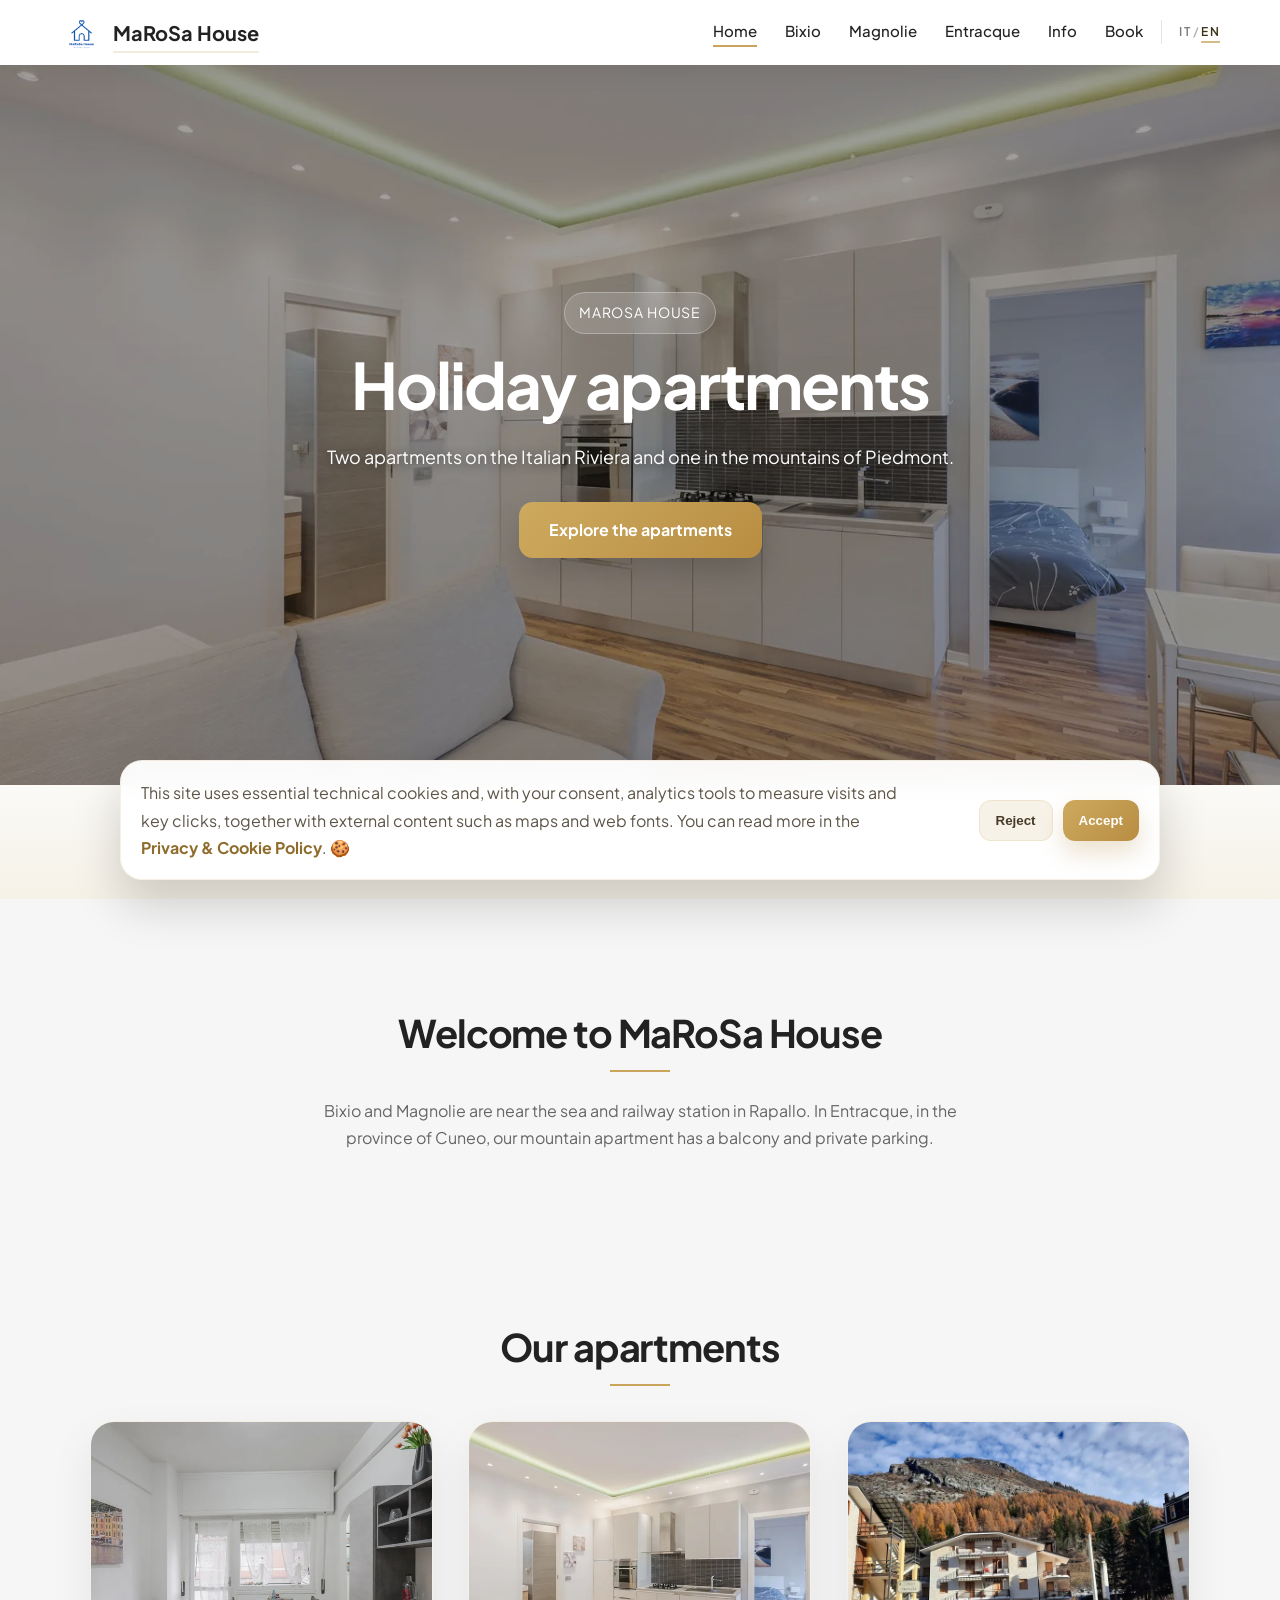
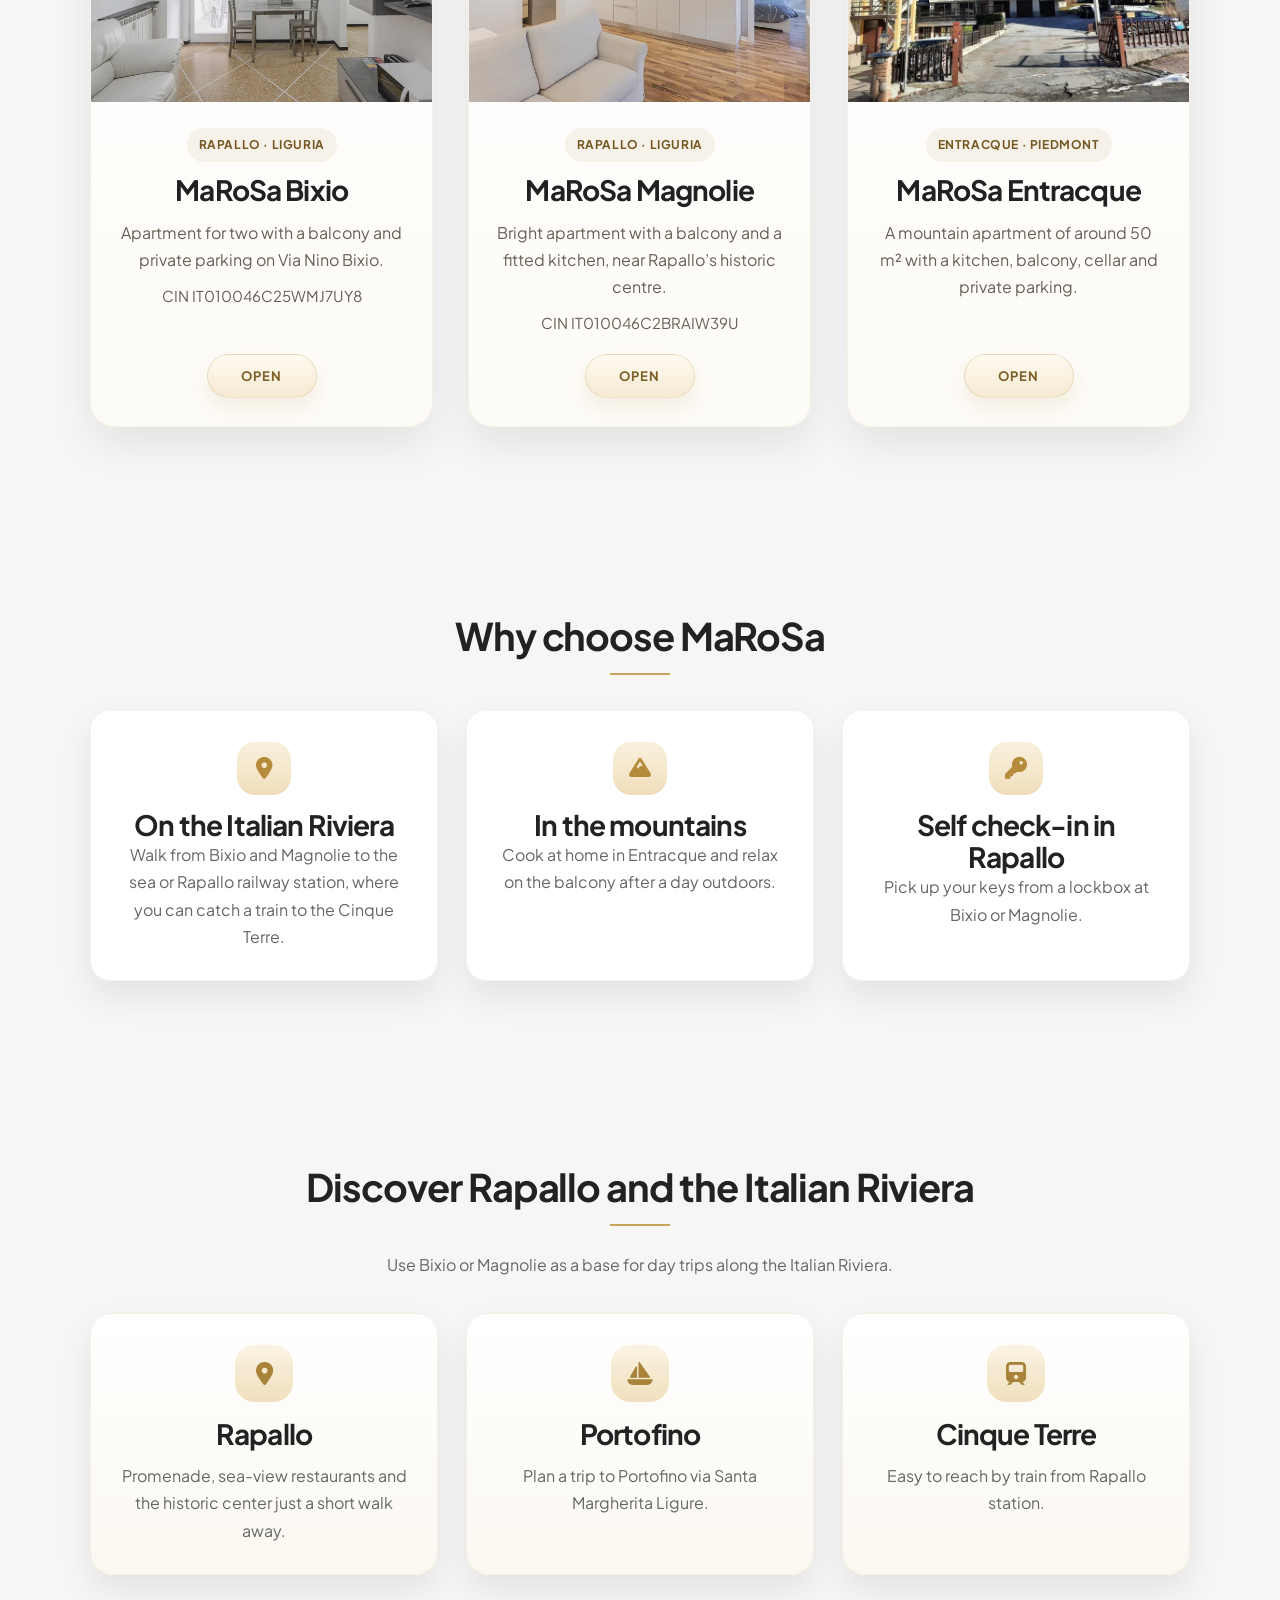
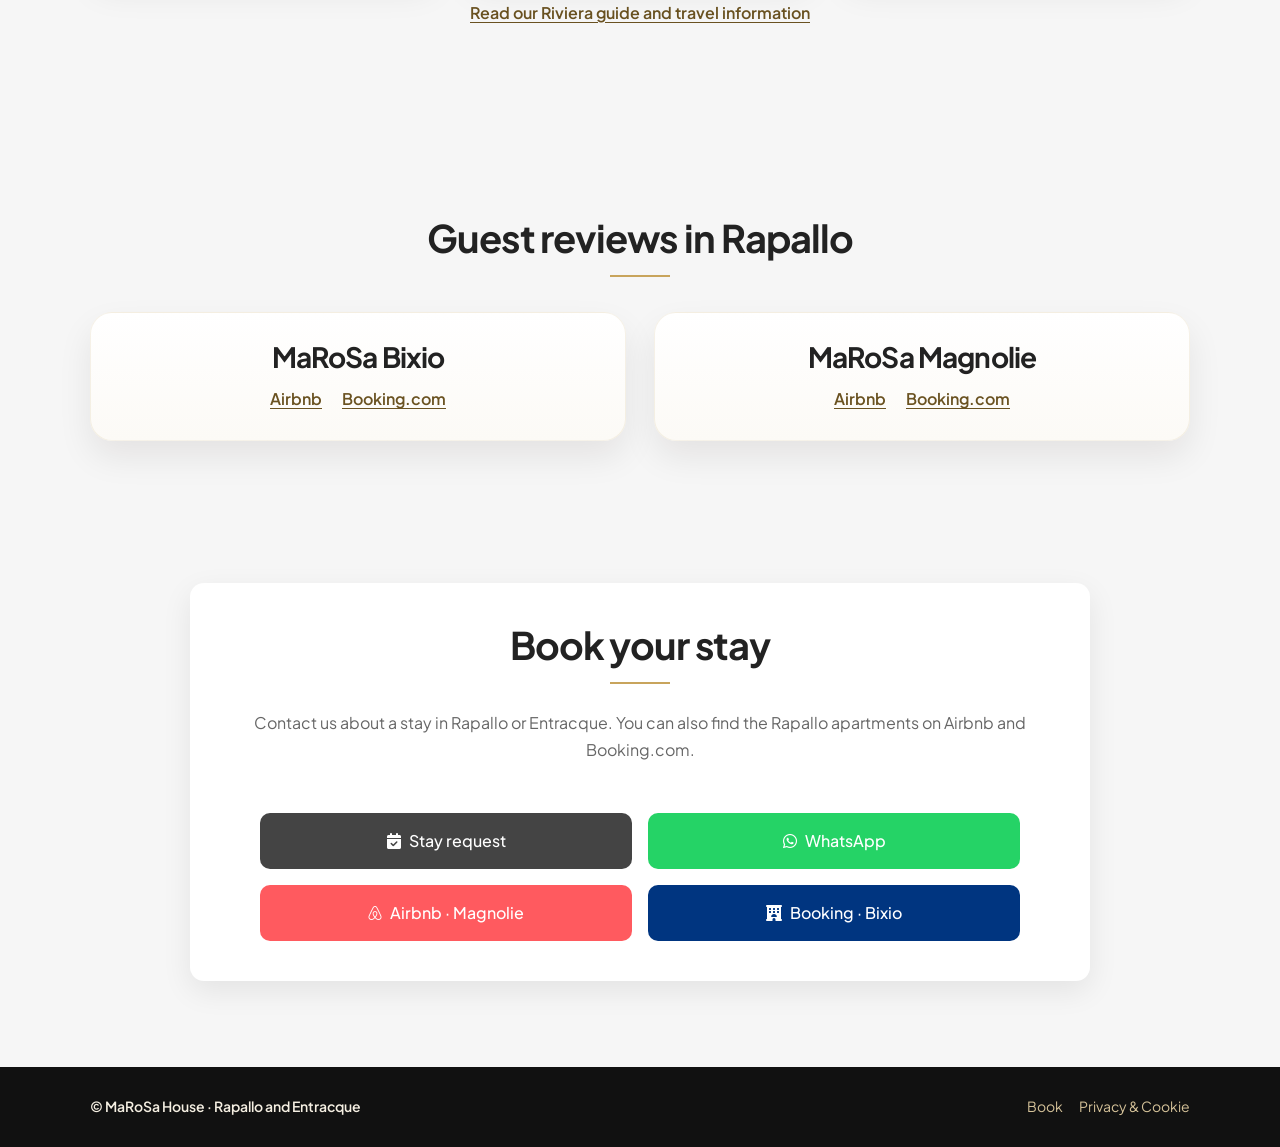
==== commit b4f37e99: "Refine Entracque listing, ski directions, and guest limits" ====
--- a/index-en.html
+++ b/index-en.html
@@ -3,7 +3,7 @@
   <head>
     <meta charset="UTF-8" />
     <meta name="viewport" content="width=device-width, initial-scale=1.0" />
-    <title>Holiday apartments in Rapallo and Entracque | MaRoSa House</title>
+    <title>Holiday apartments | MaRoSa House</title>
     <meta
       name="description"
       content="Explore Bixio and Magnolie in Rapallo on the Italian Riviera, and MaRoSa Entracque, a mountain apartment in Piedmont. See photos and enquire about your stay."
@@ -13,7 +13,7 @@
     <meta property="og:type" content="website" />
     <meta property="og:site_name" content="MaRoSa House" />
     <meta property="og:url" content="https://www.marosahouse.it/index-en.html" />
-    <meta property="og:title" content="Holiday apartments in Rapallo and Entracque | MaRoSa House" />
+    <meta property="og:title" content="Holiday apartments | MaRoSa House" />
     <meta
       property="og:description"
       content="Explore Bixio and Magnolie in Rapallo on the Italian Riviera, and MaRoSa Entracque, a mountain apartment in Piedmont. See photos and enquire about your stay."
@@ -25,7 +25,7 @@
     <meta property="og:locale" content="en_GB" />
     <meta property="og:locale:alternate" content="it_IT" />
     <meta name="twitter:card" content="summary_large_image" />
-    <meta name="twitter:title" content="Holiday apartments in Rapallo and Entracque | MaRoSa House" />
+    <meta name="twitter:title" content="Holiday apartments | MaRoSa House" />
     <meta
       name="twitter:description"
       content="Explore Bixio and Magnolie in Rapallo on the Italian Riviera, and MaRoSa Entracque, a mountain apartment in Piedmont. See photos and enquire about your stay."
@@ -69,7 +69,7 @@
             "@type": "WebPage",
             "@id": "https://www.marosahouse.it/index-en.html#webpage",
             "url": "https://www.marosahouse.it/index-en.html",
-            "name": "Holiday apartments in Rapallo and Entracque | MaRoSa House",
+            "name": "Holiday apartments | MaRoSa House",
             "description": "Explore Bixio and Magnolie in Rapallo on the Italian Riviera, and MaRoSa Entracque, a mountain apartment in Piedmont. See photos and enquire about your stay.",
             "inLanguage": "en",
             "isPartOf": {
@@ -160,8 +160,8 @@
       />
       <div class="hero-content">
         <span class="hero-kicker">MaRoSa House</span>
-        <h1>Holiday apartments in Rapallo and Entracque</h1>
-        <p>Two apartments on the Italian Riviera and a mountain home in Piedmont.</p>
+        <h1>Holiday apartments</h1>
+        <p>Two apartments on the Italian Riviera and one in the mountains of Piedmont.</p>
         <div class="hero-buttons">
           <a href="#apartments" class="btn">Explore the apartments</a>
         </div>
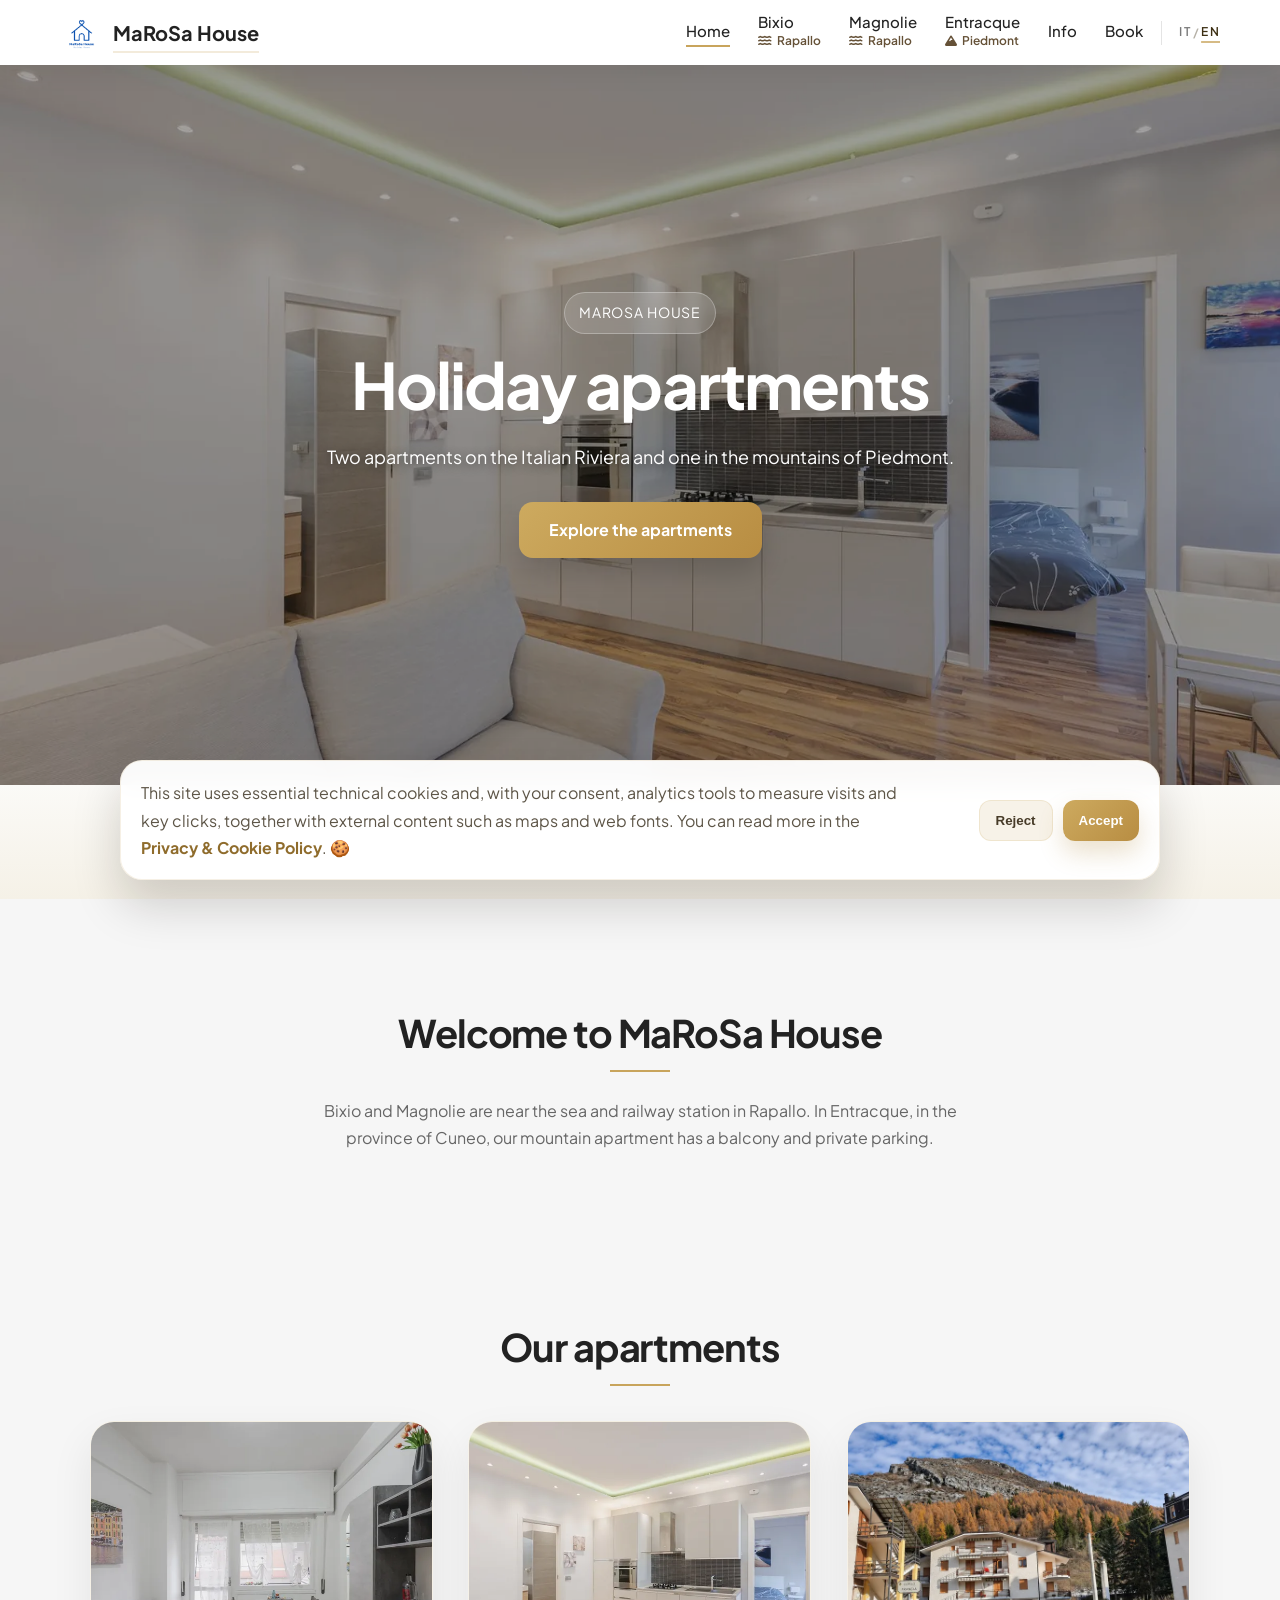
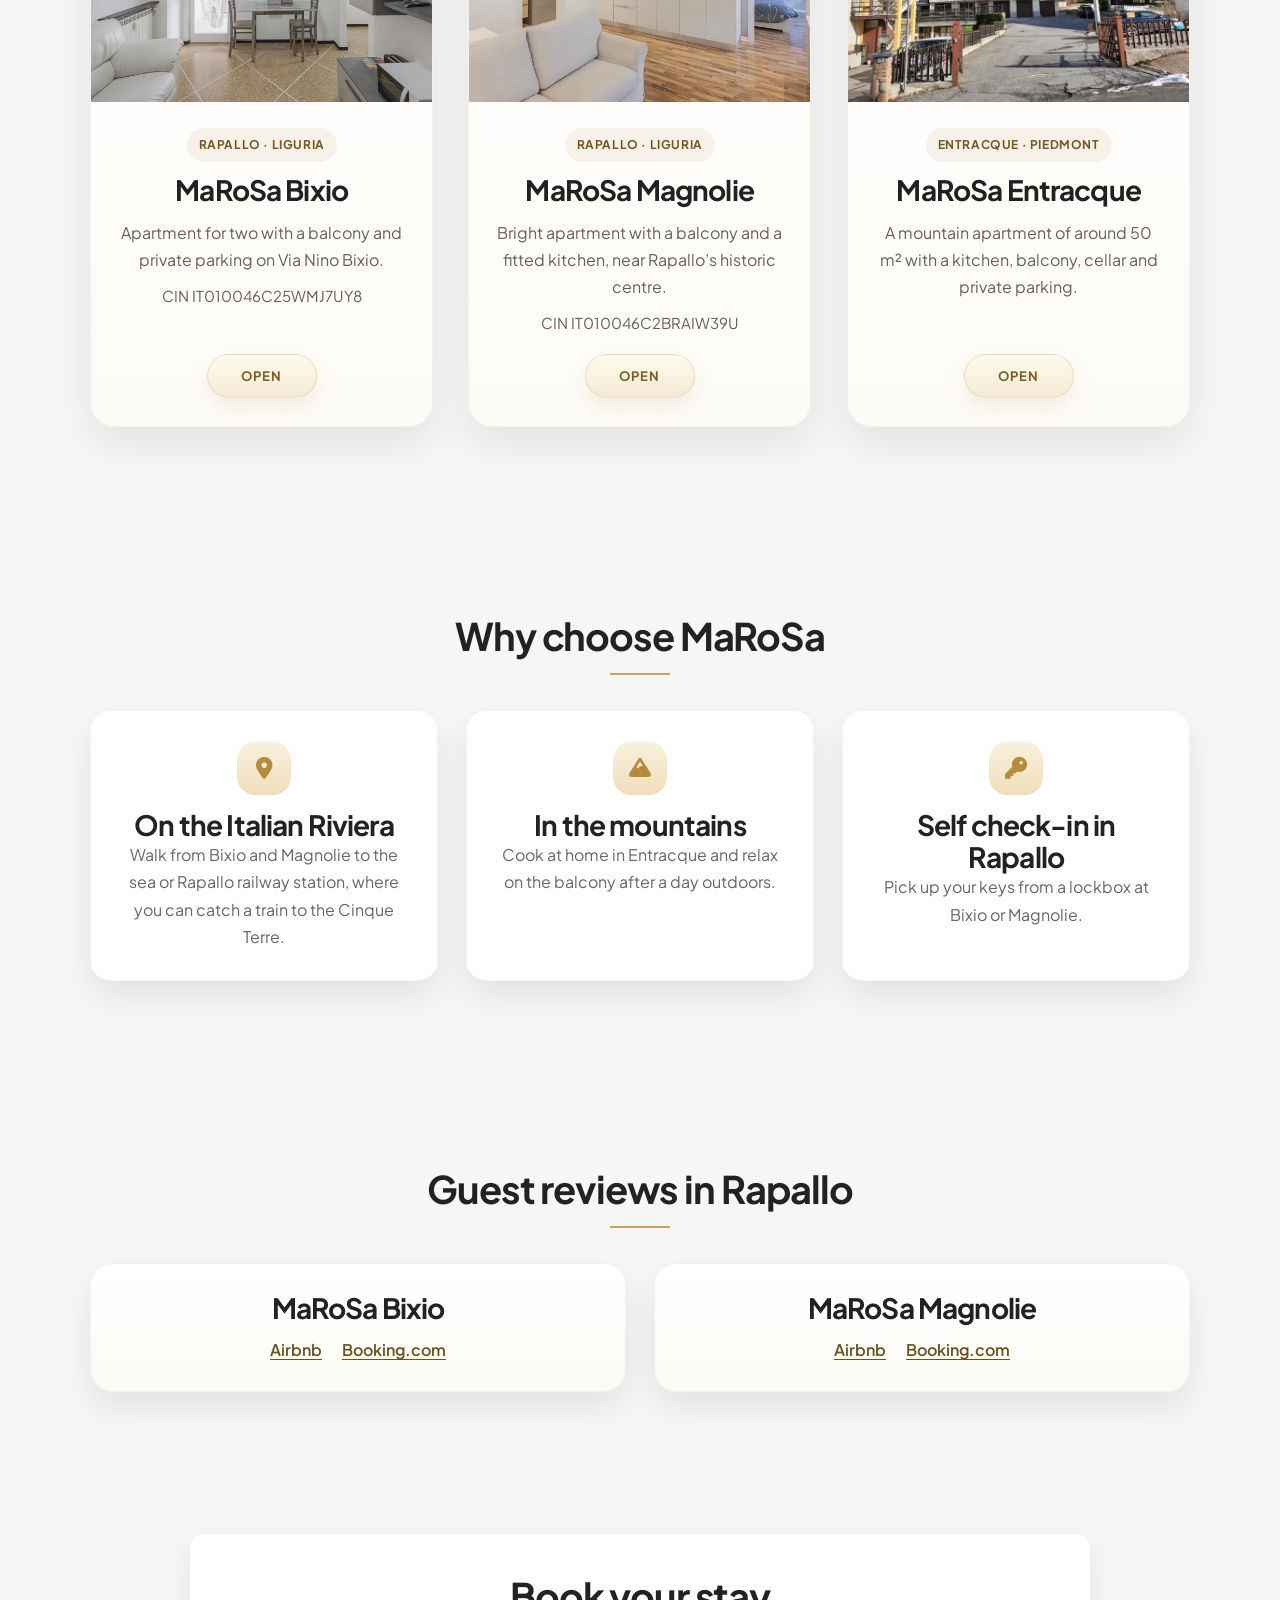
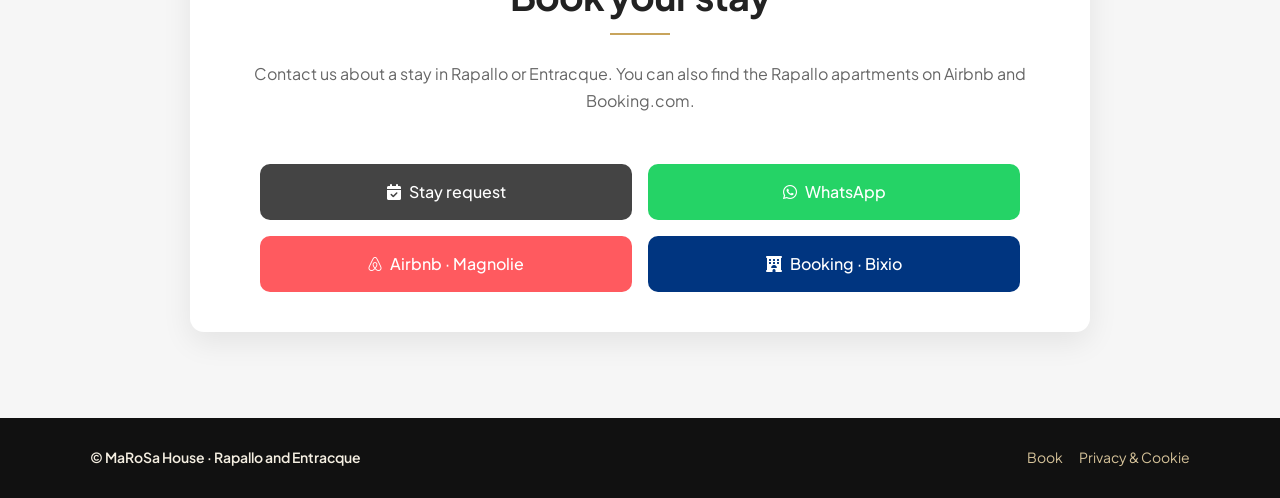
==== commit 3d8d653a: "Clarify destinations and refresh Entracque photos" ====
--- a/index-en.html
+++ b/index-en.html
@@ -117,9 +117,18 @@
         <div class="header-tools">
           <nav class="nav">
             <a class="active" href="index-en.html">Home</a>
-            <a href="marosa-bixio-en.html">Bixio</a>
-            <a href="marosa-magnolie-en.html">Magnolie</a>
-            <a href="marosa-entracque-en.html">Entracque</a>
+            <a class="destination-link" href="marosa-bixio-en.html">
+              <span>Bixio</span>
+              <small><i class="fa-solid fa-water" aria-hidden="true"></i>Rapallo</small>
+            </a>
+            <a class="destination-link" href="marosa-magnolie-en.html">
+              <span>Magnolie</span>
+              <small><i class="fa-solid fa-water" aria-hidden="true"></i>Rapallo</small>
+            </a>
+            <a class="destination-link" href="marosa-entracque-en.html">
+              <span>Entracque</span>
+              <small><i class="fa-solid fa-mountain" aria-hidden="true"></i>Piedmont</small>
+            </a>
             <a href="info-en.html">Info</a>
             <a href="prenota-en.html">Book</a>
           </nav>
@@ -139,9 +148,18 @@
         <a class="active" href="index-en.html">EN</a>
       </div>
       <a class="active" href="index-en.html">Home</a>
-      <a href="marosa-bixio-en.html">Bixio</a>
-      <a href="marosa-magnolie-en.html">Magnolie</a>
-      <a href="marosa-entracque-en.html">Entracque</a>
+      <a class="destination-link" href="marosa-bixio-en.html">
+        <span>Bixio</span>
+        <small><i class="fa-solid fa-water" aria-hidden="true"></i>Rapallo</small>
+      </a>
+      <a class="destination-link" href="marosa-magnolie-en.html">
+        <span>Magnolie</span>
+        <small><i class="fa-solid fa-water" aria-hidden="true"></i>Rapallo</small>
+      </a>
+      <a class="destination-link" href="marosa-entracque-en.html">
+        <span>Entracque</span>
+        <small><i class="fa-solid fa-mountain" aria-hidden="true"></i>Piedmont</small>
+      </a>
       <a href="info-en.html">Info</a>
       <a href="prenota-en.html">Book</a>
     </div>
@@ -224,11 +242,11 @@
         </a>
         <a href="marosa-entracque-en.html" class="apartment-card">
           <img
-            src="img/Entracque/entracque-esterno.jpg"
-            srcset="img/Entracque/entracque-esterno-800.webp 800w, img/Entracque/entracque-esterno.jpg 1600w"
+            src="img/Entracque/entracque-esterno-ritocco.jpg"
+            srcset="img/Entracque/entracque-esterno-ritocco-800.webp 800w, img/Entracque/entracque-esterno-ritocco.jpg 1448w"
             sizes="(max-width: 768px) calc(100vw - 48px), (max-width: 1024px) 46vw, (max-width: 1180px) 31vw, 394px"
-            width="1600"
-            height="1200"
+            width="1448"
+            height="1086"
             decoding="async"
             alt="Exterior of MaRoSa Entracque with the mountain behind it"
             loading="lazy"
@@ -264,29 +282,6 @@
       </div>
     </section>
 
-    <section class="location">
-      <h2>Discover Rapallo and the Italian Riviera</h2>
-      <p>Use Bixio or Magnolie as a base for day trips along the Italian Riviera.</p>
-      <div class="why-grid">
-        <div>
-          <i class="fa-solid fa-location-dot"></i>
-          <h3>Rapallo</h3>
-          <p>Promenade, sea-view restaurants and the historic center just a short walk away.</p>
-        </div>
-        <div>
-          <i class="fa-solid fa-sailboat"></i>
-          <h3>Portofino</h3>
-          <p>Plan a trip to Portofino via Santa Margherita Ligure.</p>
-        </div>
-        <div>
-          <i class="fa-solid fa-train"></i>
-          <h3>Cinque Terre</h3>
-          <p>Easy to reach by train from Rapallo station.</p>
-        </div>
-      </div>
-      <p><a href="info-en.html">Read our Riviera guide and travel information</a></p>
-    </section>
-
     <section class="reviews">
       <h2>Guest reviews in Rapallo</h2>
       <div class="reviews-grid">
--- a/css/base.css
+++ b/css/base.css
@@ -263,6 +263,30 @@
   width: 100%;
 }
 
+.nav .destination-link {
+  display: grid;
+  gap: 3px;
+  line-height: 1.2;
+}
+
+.destination-link small {
+  display: inline-flex;
+  align-items: center;
+  gap: 5px;
+  color: #655137;
+  font-size: 12px;
+  font-weight: 600;
+}
+
+.mobile-menu .destination-link {
+  gap: 4px;
+  padding-block: 11px;
+}
+
+.mobile-menu .destination-link:hover small {
+  color: inherit;
+}
+
 .language-switch,
 .mobile-menu-language {
   display: inline-flex;
@@ -364,7 +388,6 @@
 .intro h2::after,
 .apartments-preview h2::after,
 .why h2::after,
-.location h2::after,
 .reviews h2::after,
 .booking h2::after,
 .features h2::after,
--- a/css/home.css
+++ b/css/home.css
@@ -22,7 +22,6 @@
 .intro,
 .apartments-preview,
 .why,
-.location,
 .reviews,
 .booking {
   animation: homeFadeUp 0.7s ease both;
@@ -470,48 +469,6 @@
 }
 
 /* =================================================
-  7. LOCATION
-  ================================================= */
-
-.location {
-  max-width: 1100px;
-
-  margin: 84px auto 90px;
-
-  text-align: center;
-}
-
-.location p {
-  max-width: 650px;
-  margin: auto;
-}
-
-.location .why-grid div {
-  border-radius: 22px;
-  border: 1px solid rgba(191, 161, 101, 0.14);
-  background: linear-gradient(180deg, #ffffff 0%, #fbf8f1 100%);
-  box-shadow: 0 16px 34px rgba(22, 18, 12, 0.08);
-}
-
-.location .why-grid i {
-  display: inline-flex;
-  align-items: center;
-  justify-content: center;
-  width: 58px;
-  height: 58px;
-  margin-bottom: 16px;
-  border-radius: 20px;
-  background: linear-gradient(180deg, #fbf3e4 0%, #efdfbd 100%);
-  color: #a88339;
-  font-size: 23px;
-  box-shadow: inset 0 1px 0 rgba(255, 255, 255, 0.7);
-}
-
-.location .why-grid h3 {
-  margin-bottom: 12px;
-}
-
-/* =================================================
   8. REVIEWS
   ================================================= */
 
@@ -553,10 +510,6 @@
   margin-bottom: 12px;
 }
 
-.location > p:last-child {
-  margin-top: 24px;
-}
-
 .review-card p {
   display: flex;
   flex-wrap: wrap;
@@ -564,8 +517,7 @@
   gap: 8px 20px;
 }
 
-.review-card a,
-.location > p > a {
+.review-card a {
   color: #6a5221;
   font-weight: 600;
   text-decoration: underline;
@@ -602,7 +554,6 @@
   .intro,
   .apartments-preview,
   .why,
-  .location,
   .reviews,
   .booking {
     animation: none;
--- a/css/responsive.css
+++ b/css/responsive.css
@@ -40,7 +40,6 @@
 
   .apartments-preview,
   .why,
-  .location,
   .reviews,
   .availability,
   .features,
@@ -122,7 +121,6 @@
 
   .apartments-preview,
   .why,
-  .location,
   .reviews,
   .features,
   .guides,
@@ -418,7 +416,6 @@
   .intro,
   .apartments-preview,
   .why,
-  .location,
   .reviews,
   .features,
   .guides,
@@ -569,10 +566,6 @@
 ========================================= */
 
 @media (max-width: 768px) {
-  .location {
-    display: none;
-  }
-
   .direct-booking {
     display: none;
   }
